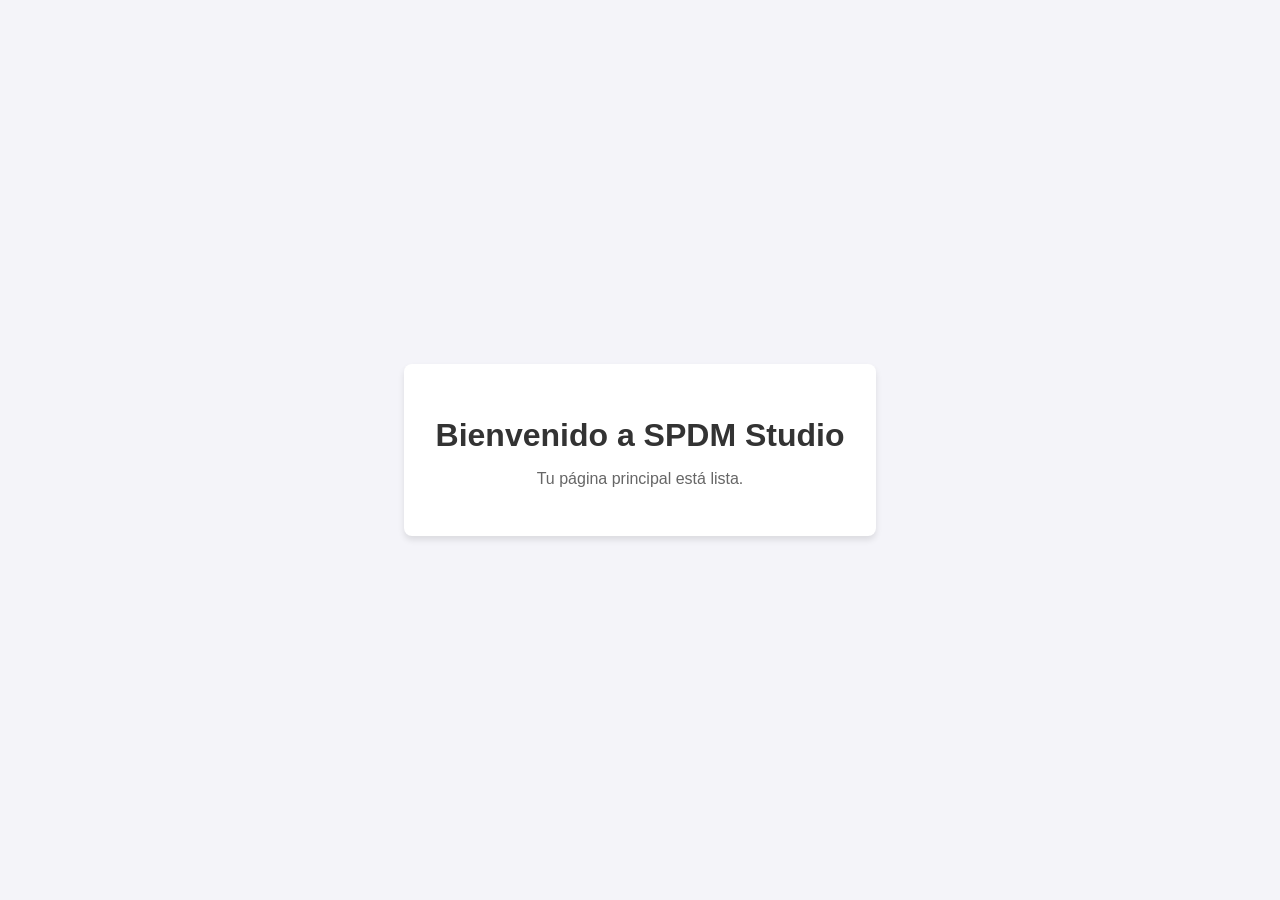
==== index.html @ b084bf5a "First commit" ====
<!DOCTYPE html>
<html lang="es">
<head>
    <meta charset="UTF-8">
    <meta name="viewport" content="width=device-width, initial-scale=1.0">
    <title>SPDM Studio Page</title>
    <style>
        body {
            font-family: Arial, sans-serif;
            display: flex;
            justify-content: center;
            align-items: center;
            height: 100vh;
            margin: 0;
            background-color: #f4f4f9;
        }
        .container {
            text-align: center;
            background: white;
            padding: 2rem;
            border-radius: 8px;
            box-shadow: 0 4px 6px rgba(0, 0, 0, 0.1);
        }
        h1 {
            color: #333;
            margin-bottom: 0.5rem;
        }
        p {
            color: #666;
        }
    </style>
</head>
<body>
    <div class="container">
        <h1>Bienvenido a SPDM Studio</h1>
        <p>Tu página principal está lista.</p>
    </div>
</body>
</html>
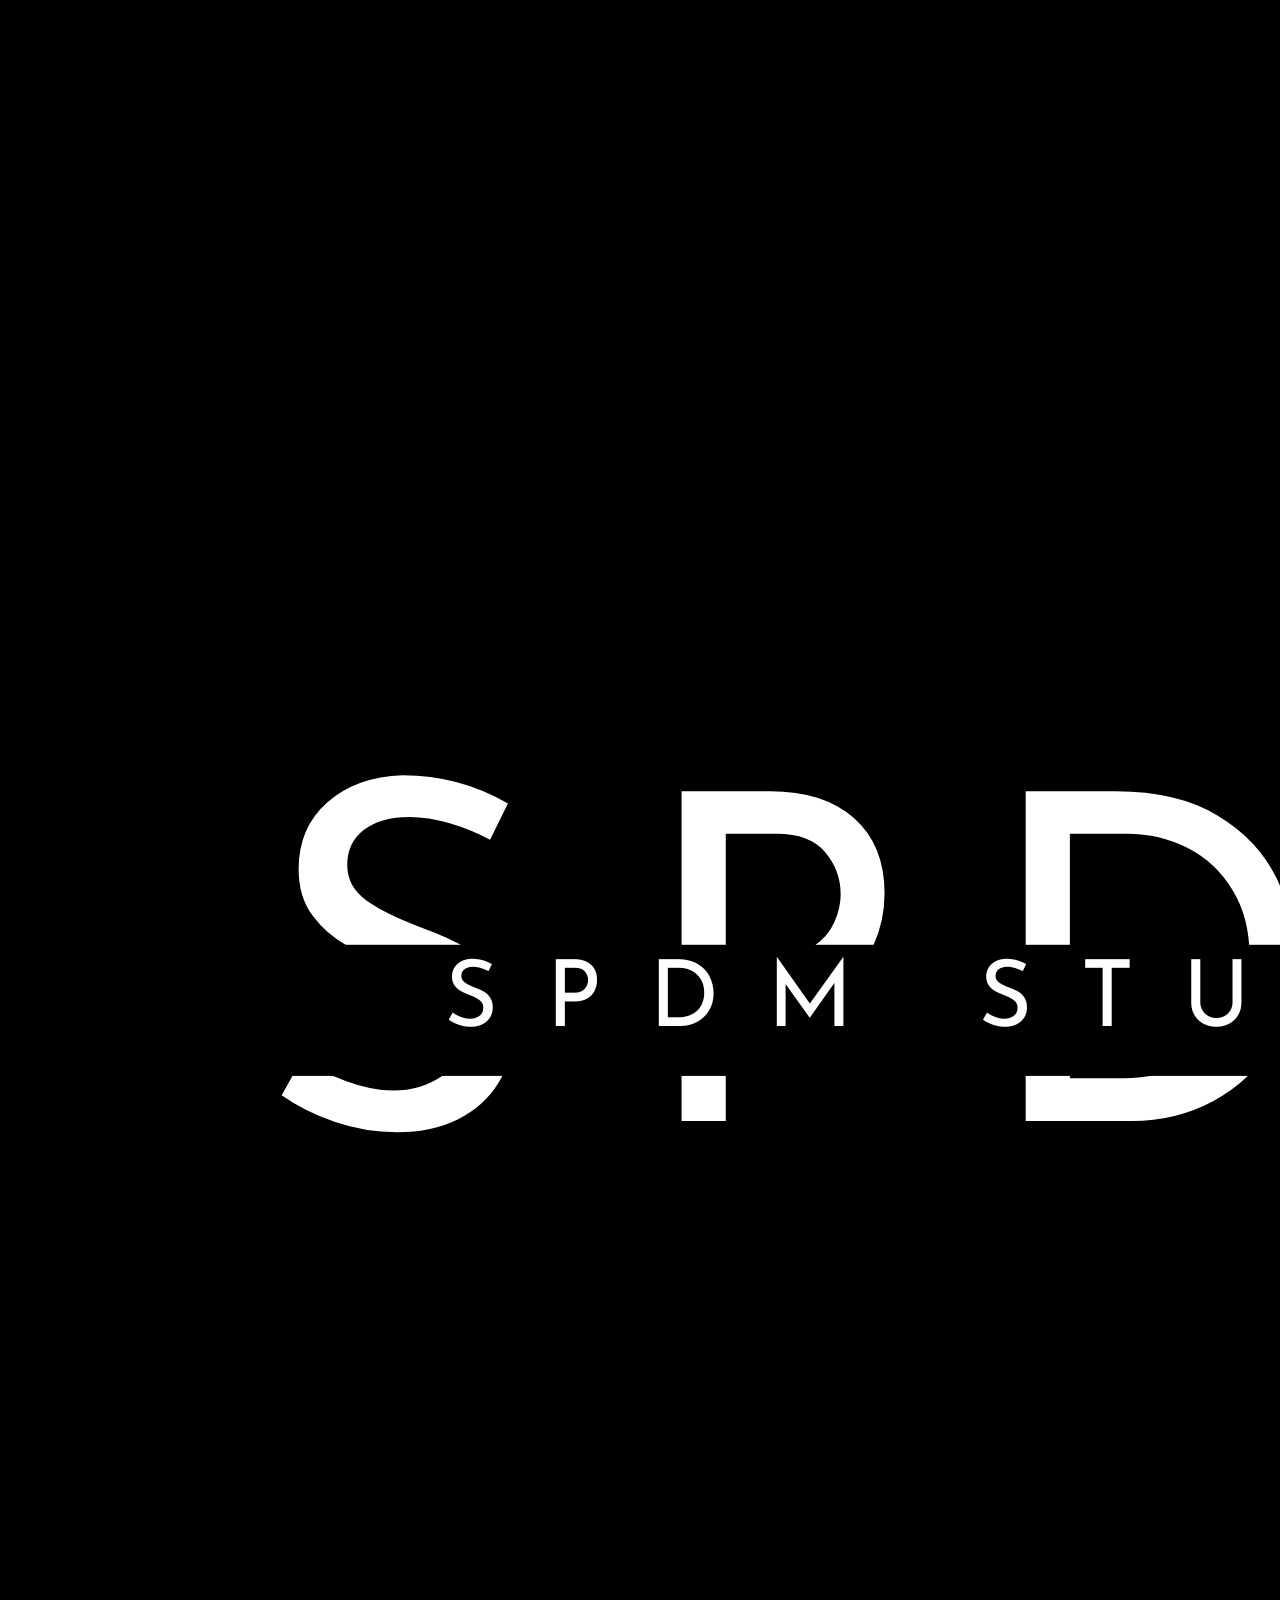
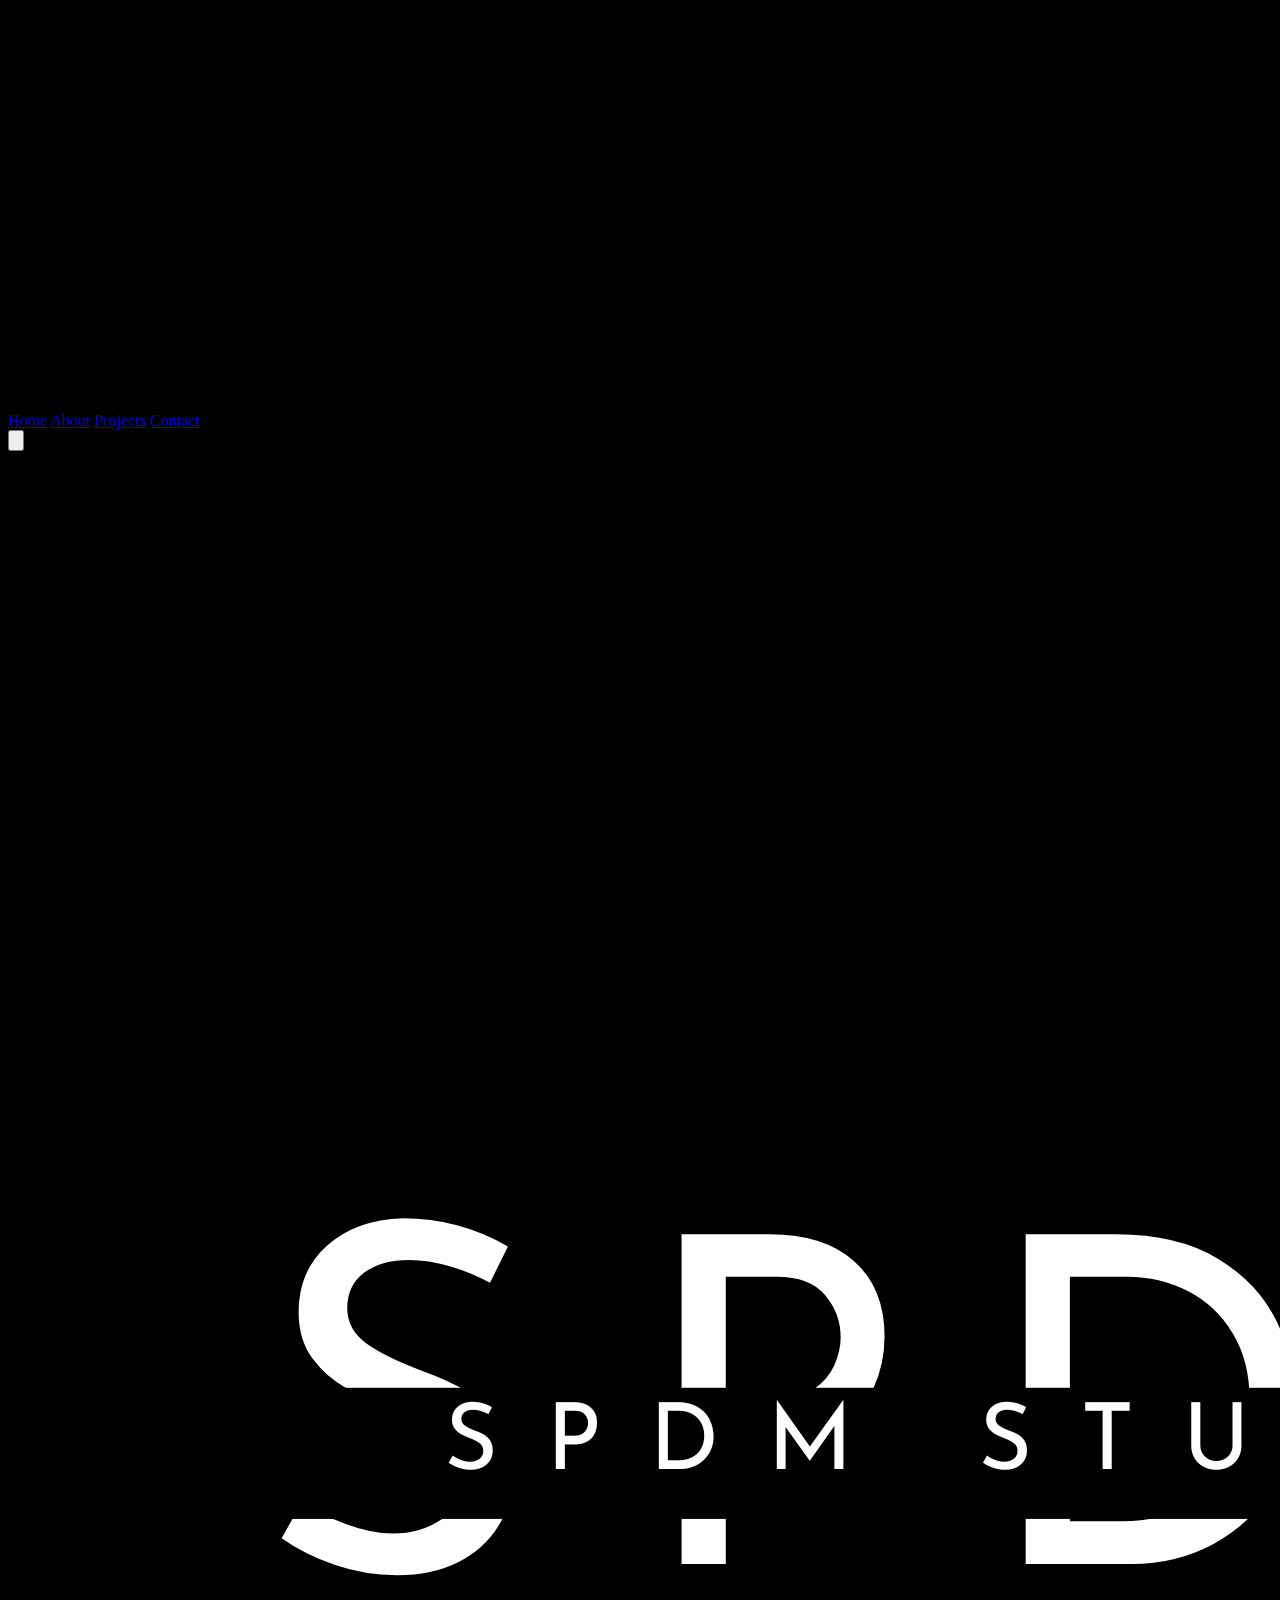
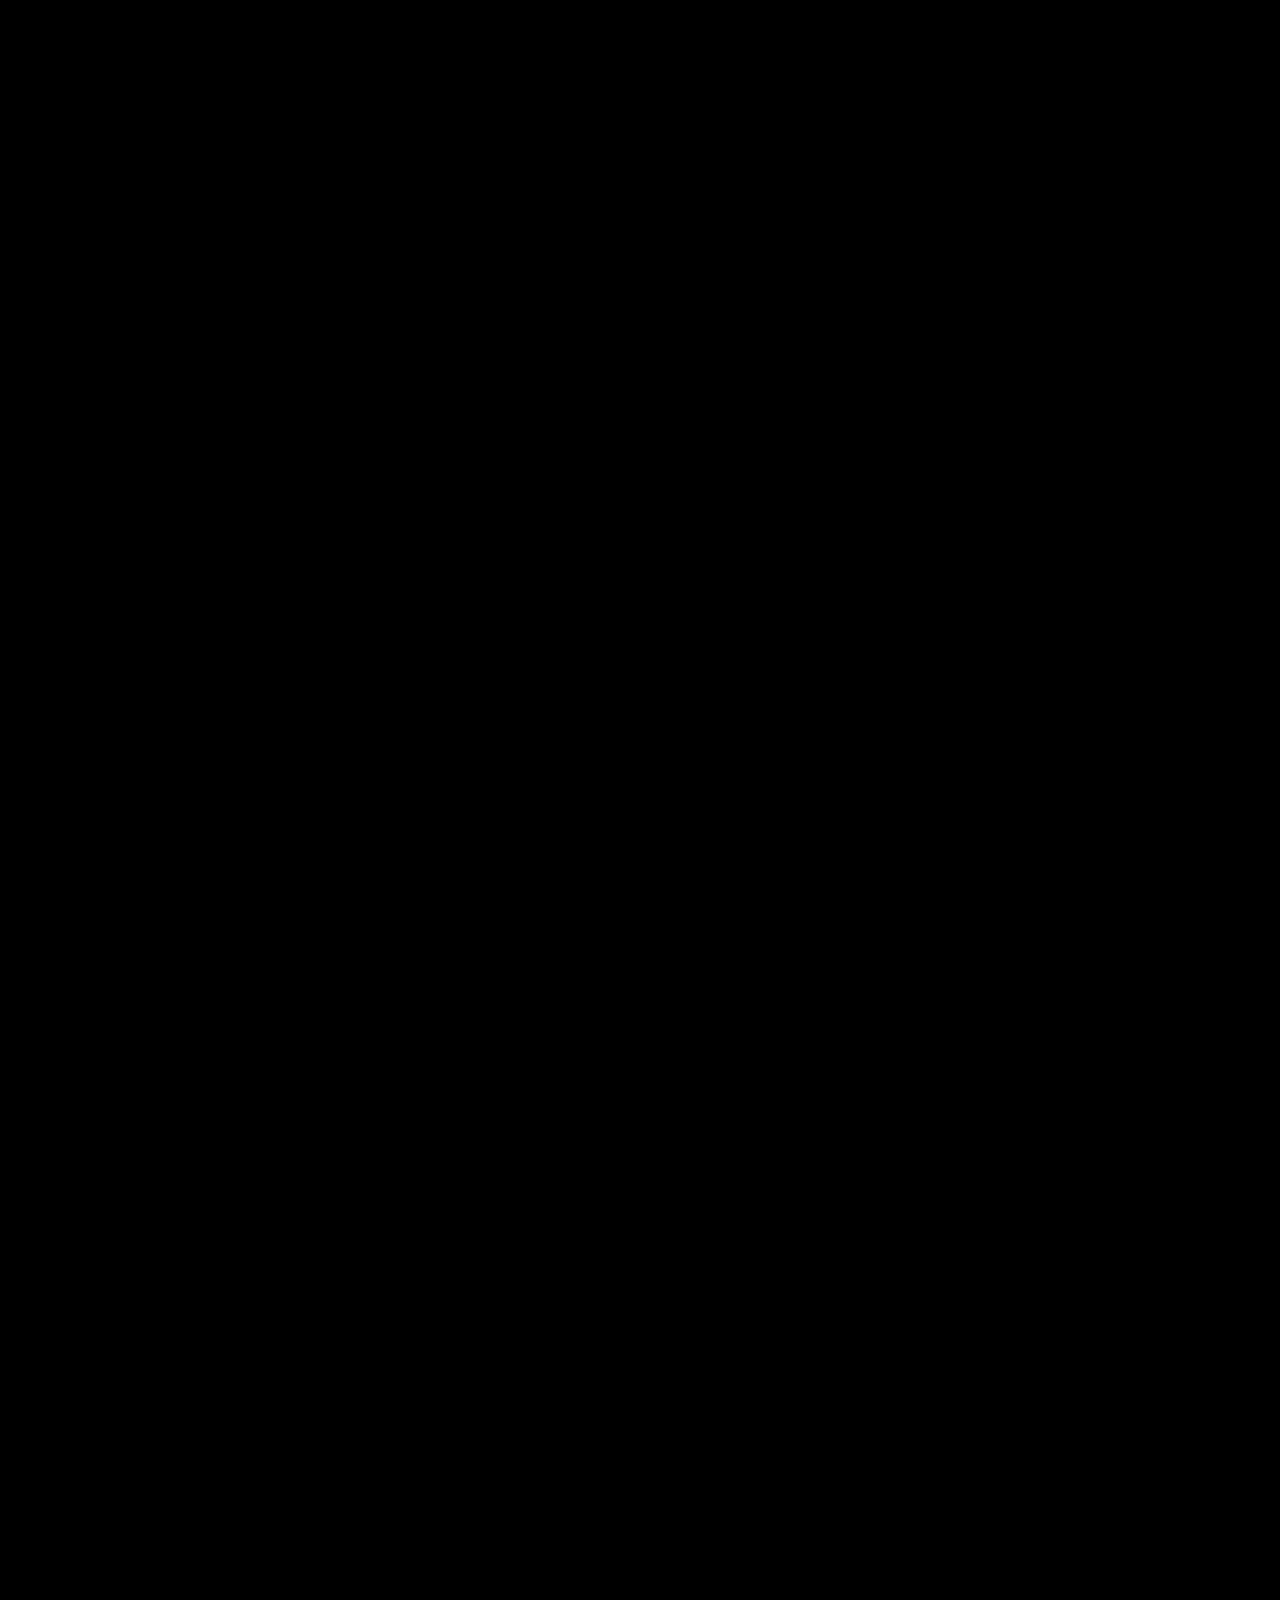
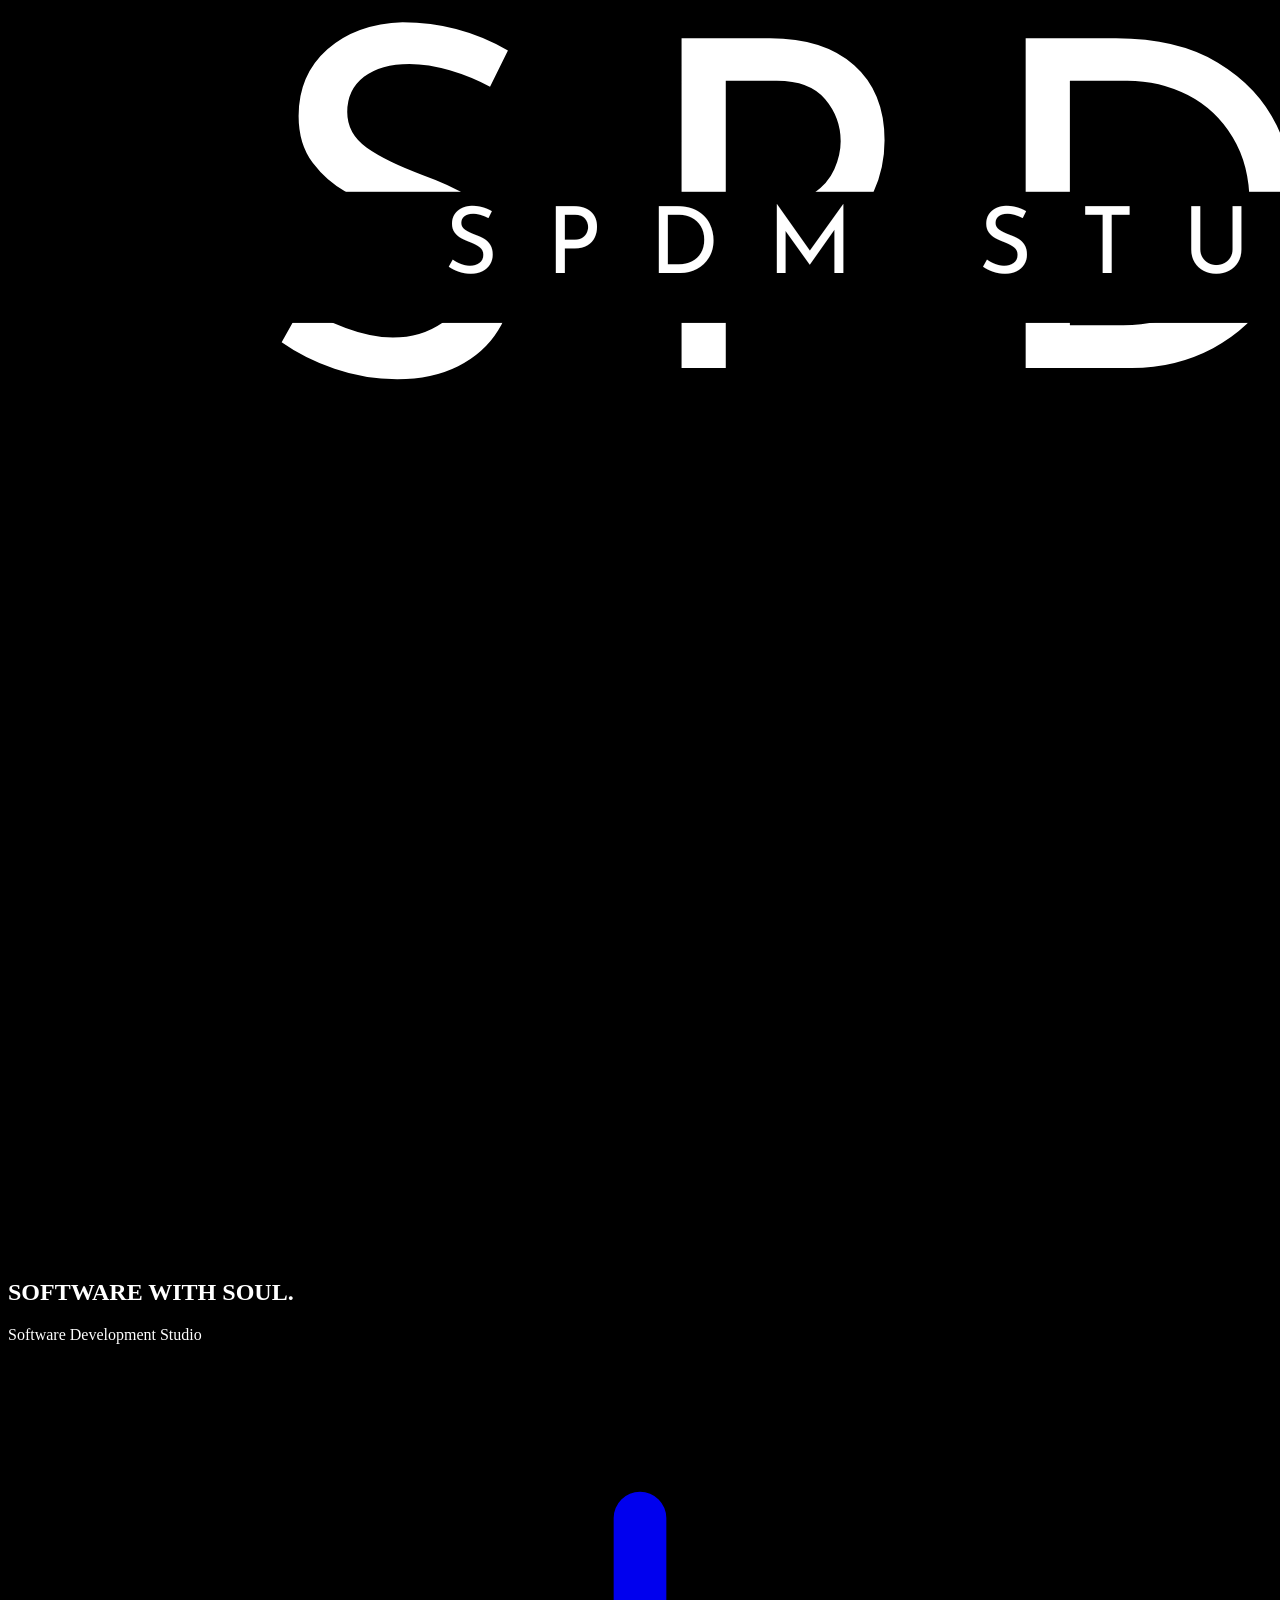
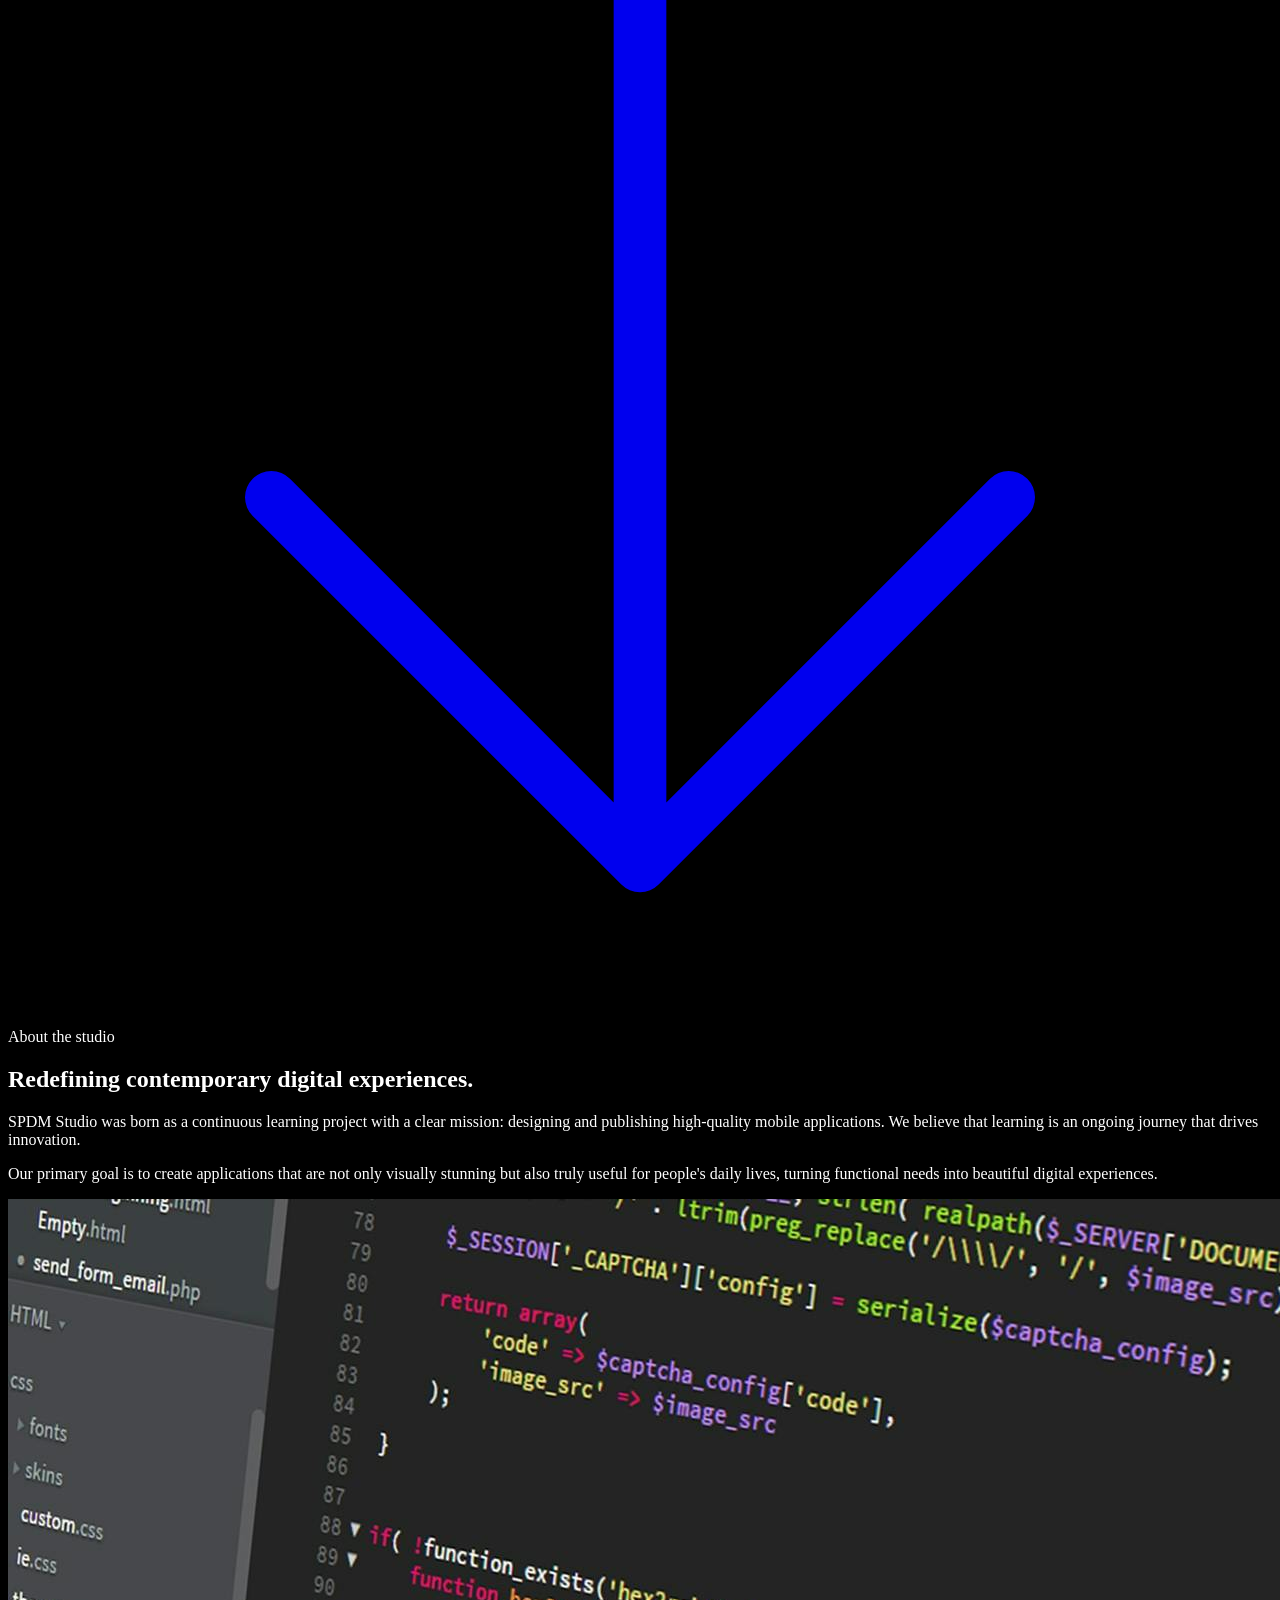
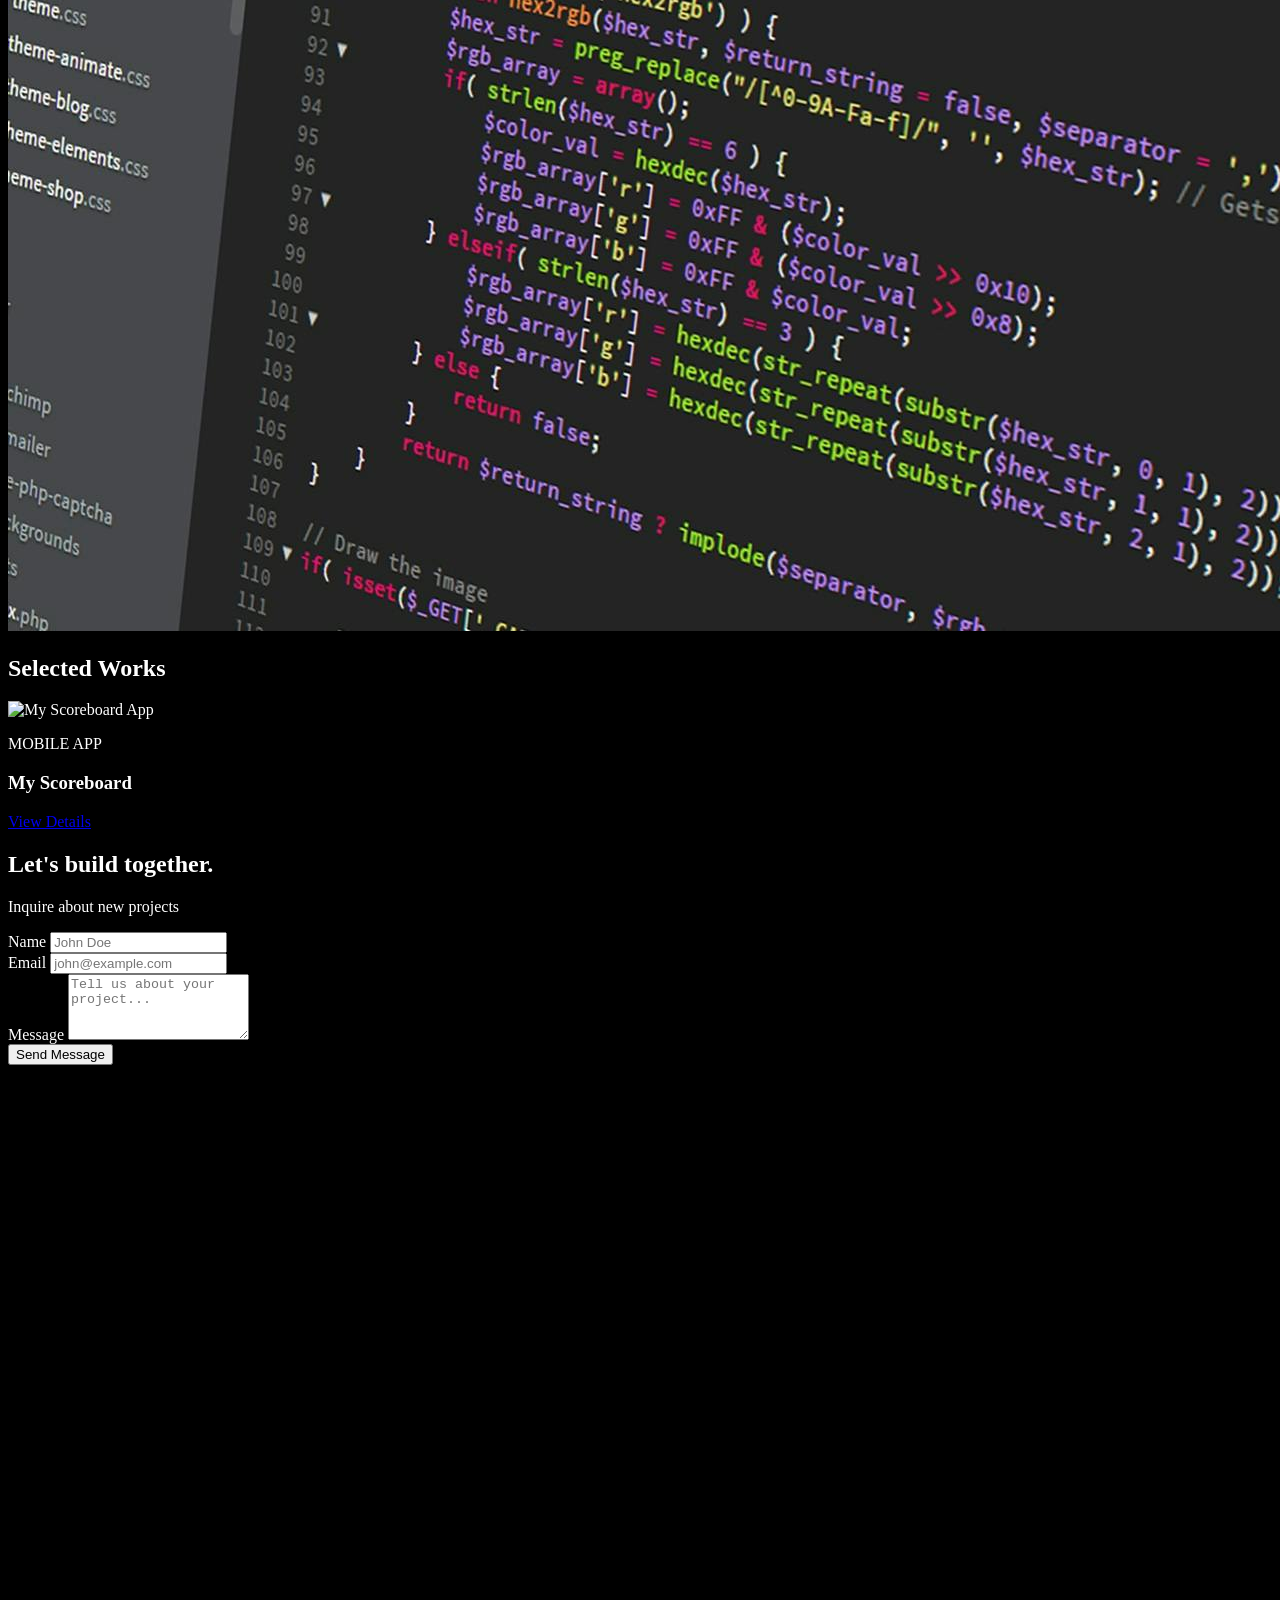
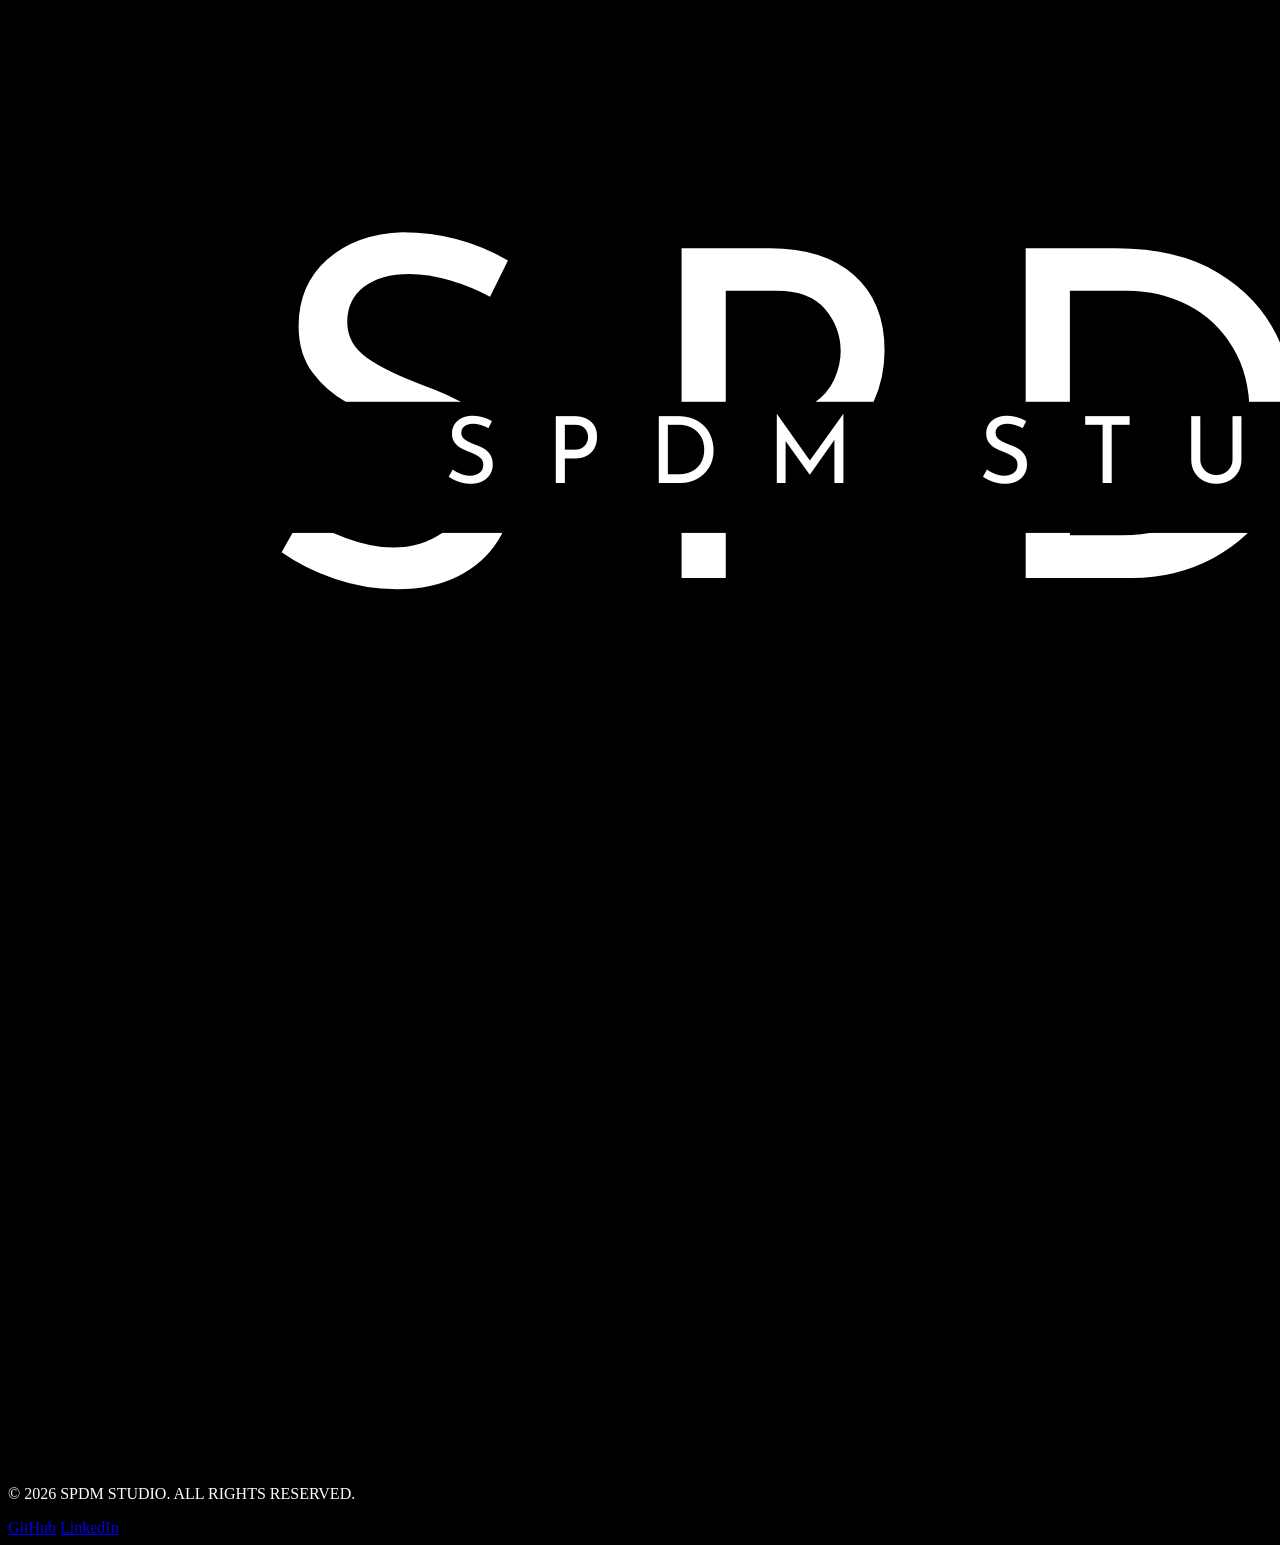
==== commit 4a580f88: "Creation of the page" ====
--- a/index.html
+++ b/index.html
@@ -1,39 +1,196 @@
 <!DOCTYPE html>
-<html lang="es">
+
+<html class="scroll-smooth" lang="en">
+
 <head>
-    <meta charset="UTF-8">
-    <meta name="viewport" content="width=device-width, initial-scale=1.0">
-    <title>SPDM Studio Page</title>
-    <style>
-        body {
-            font-family: Arial, sans-serif;
-            display: flex;
-            justify-content: center;
-            align-items: center;
-            height: 100vh;
-            margin: 0;
-            background-color: #f4f4f9;
-        }
-        .container {
-            text-align: center;
-            background: white;
-            padding: 2rem;
-            border-radius: 8px;
-            box-shadow: 0 4px 6px rgba(0, 0, 0, 0.1);
-        }
-        h1 {
-            color: #333;
-            margin-bottom: 0.5rem;
-        }
-        p {
-            color: #666;
-        }
-    </style>
+    <meta charset="utf-8" />
+    <meta content="width=device-width, initial-scale=1.0" name="viewport" />
+    <title>SPDM Studio | Software Development &amp; Design</title>
+    <!-- Tailwind CSS v3 CDN -->
+    <script src="https://cdn.tailwindcss.com?plugins=forms,container-queries"></script>
+    <script src="tailwind-config.js"></script>
+    <link rel="stylesheet" href="styles.css">
 </head>
-<body>
-    <div class="container">
-        <h1>Bienvenido a SPDM Studio</h1>
-        <p>Tu página principal está lista.</p>
-    </div>
+
+<body class="antialiased font-sans">
+    <!-- BEGIN: MainHeader -->
+    <header class="fixed top-0 left-0 w-full z-50 glass-nav border-b border-white/10">
+        <nav class="container mx-auto px-6 py-4 flex justify-between items-center" data-purpose="navigation-bar">
+            <!-- Logo Branding -->
+            <a class="w-16 h-16 transition-transform hover:scale-105" href="#">
+                <img alt="SPDM Studio Logo" class="w-full h-full object-contain"
+                    src="Assets/2.png" />
+            </a>
+            <!-- Desktop Navigation -->
+            <div class="hidden md:flex space-x-12 text-xs uppercase tracking-widest font-light">
+                <a class="hover:text-gray-400 transition-colors" href="#home">Home</a>
+                <a class="hover:text-gray-400 transition-colors" href="#about">About</a>
+                <a class="hover:text-gray-400 transition-colors" href="#projects">Projects</a>
+                <a class="hover:text-gray-400 transition-colors" href="#contact">Contact</a>
+            </div>
+            <!-- Mobile Menu Button -->
+            <button class="md:hidden text-white" id="mobile-menu-toggle">
+                <svg class="h-6 w-6" fill="none" stroke="currentColor" viewbox="0 0 24 24"
+                    xmlns="http://www.w3.org/2000/svg">
+                    <path d="M4 6h16M4 12h16m-7 6h7" stroke-linecap="round" stroke-linejoin="round" stroke-width="1">
+                    </path>
+                </svg>
+            </button>
+        </nav>
+    </header>
+    <!-- END: MainHeader -->
+    <main>
+        <!-- BEGIN: HeroSection -->
+        <section class="relative h-screen flex flex-col items-center justify-center text-center px-6 overflow-hidden"
+            id="home">
+            <!-- Large Background Logo (Watermark style) -->
+            <div class="absolute inset-0 flex items-center justify-center opacity-5 pointer-events-none">
+                <img alt="SPDM Watermark" class="w-2/3 max-w-4xl animate-pulse"
+                    src="Assets/2.png" />
+
+            </div>
+            <div class="z-10" data-purpose="hero-content">
+                <img alt="SPDM Studio" class="w-48 md:w-64 mx-auto mb-12 shadow-2xl"
+                    src="Assets/2.png" />  
+                <h1 class="text-4xl md:text-7xl font-thin tracking-tighter mb-4">SOFTWARE WITH SOUL.</h1>
+                <p class="text-sm md:text-base tracking-[0.5em] text-gray-400 font-light uppercase">Software Development Studio</p>
+            </div>
+            <div class="absolute bottom-10 animate-bounce">
+                <a href="#about">
+                    <svg class="h-6 w-6 text-gray-500" fill="none" stroke="currentColor" viewbox="0 0 24 24"
+                        xmlns="http://www.w3.org/2000/svg">
+                        <path d="M19 14l-7 7m0 0l-7-7m7 7V3" stroke-linecap="round" stroke-linejoin="round"
+                            stroke-width="1"></path>
+                    </svg>
+                </a>
+            </div>
+        </section>
+        <!-- END: HeroSection -->
+        <!-- BEGIN: NosotrosSection -->
+        <section class="bg-brandSlate text-white py-32 px-6" id="about">
+            <div class="container mx-auto max-w-5xl">
+                <div class="grid grid-cols-1 md:grid-cols-2 gap-16 items-center">
+                    <div data-purpose="about-text">
+                        <span class="text-xs font-bold tracking-widest text-gray-400 block mb-4 uppercase">About the
+                            studio</span>
+                        <h2 class="text-4xl md:text-5xl font-light leading-tight mb-8">Redefining contemporary
+                            digital experiences.</h2>
+                        <p class="text-lg text-gray-400 leading-relaxed mb-6 font-light">
+                            SPDM Studio was born as a continuous learning project with a clear mission: designing and
+                            publishing high-quality mobile applications. We believe that learning is an ongoing journey that
+                            drives innovation.
+                        </p>
+                        <p class="text-lg text-gray-400 leading-relaxed font-light">
+                            Our primary goal is to create applications that are not only visually stunning but also truly
+                            useful for people's daily lives, turning functional needs into beautiful digital experiences.
+                        </p>
+                    </div>
+                    <div class="relative h-[500px] bg-zinc-800 overflow-hidden" data-purpose="about-image">
+                        <!-- Placeholder for architectural detail image -->
+                        <img alt="Code" class="w-full h-full object-cover opacity-80"
+                            src="Assets/code.jpg" />
+                    </div>
+                </div>
+            </div>
+        </section>
+        <!-- END: NosotrosSection -->
+        <!-- BEGIN: ProyectosSection -->
+        <section class="py-32 bg-brandBlack text-white" id="projects">
+            <div class="container mx-auto px-6">
+                <div class="flex justify-between items-end mb-16">
+                    <h2 class="text-3xl md:text-4xl font-light tracking-tight">Selected <span
+                            class="text-gray-600">Works</span></h2>
+                </div>
+                <!-- Clean single project -->
+                <div class="flex justify-center" data-purpose="project-grid">
+                    <!-- Project 1 -->
+                    <div class="group relative overflow-hidden project-card h-[600px] w-full max-w-4xl bg-brandSlate">
+                        <img alt="My Scoreboard App"
+                            class="w-full h-full object-contain grayscale hover:grayscale-0 transition-all duration-700"
+                            src="Assets/myscoreboard.png" />
+                        <div
+                            class="absolute inset-0 bg-black/60 flex flex-col justify-end p-8 opacity-0 project-overlay transition-opacity duration-500">
+                            <p class="text-xs tracking-widest mb-2 text-gray-400">MOBILE APP</p>
+                            <h3 class="text-2xl font-light">My Scoreboard</h3>
+                            <a class="mt-4 text-xs underline underline-offset-8 tracking-widest uppercase hover:text-gray-300"
+                                href="myscoreboard.html">View Details</a>
+                        </div>
+                    </div>
+                </div>
+            </div>
+        </section>
+        <!-- END: ProyectosSection -->
+        <!-- BEGIN: ContactoSection -->
+        <section class="bg-brandSlate py-32 px-6 border-t border-white/5" id="contact">
+            <div class="container mx-auto max-w-4xl">
+                <div class="text-center mb-20">
+                    <h2 class="text-white text-4xl md:text-5xl font-light mb-4">Let's build together.</h2>
+                    <p class="text-gray-400 tracking-widest text-xs uppercase">Inquire about new projects</p>
+                </div>
+                <form action="https://formsubmit.co/spdmstudio@gmail.com" class="grid grid-cols-1 md:grid-cols-2 gap-8" data-purpose="contact-form"
+                    method="POST">
+                    <!-- Configuración extra de FormSubmit -->
+                    <input type="hidden" name="_subject" value="Nuevo mensaje desde la web SPDM Studio!">
+                    <input type="hidden" name="_captcha" value="false">
+
+                    <div class="col-span-1">
+                        <label class="block text-xs uppercase tracking-widest text-gray-400 mb-2">Name</label>
+                        <input
+                            name="name"
+                            class="w-full bg-transparent border-b border-gray-600 border-t-0 border-l-0 border-r-0 focus:ring-0 focus:border-white transition-colors px-0 py-3 text-white placeholder:text-gray-500"
+                            placeholder="John Doe" type="text" required />
+                    </div>
+                    <div class="col-span-1">
+                        <label class="block text-xs uppercase tracking-widest text-gray-400 mb-2">Email</label>
+                        <input
+                            name="email"
+                            class="w-full bg-transparent border-b border-gray-600 border-t-0 border-l-0 border-r-0 focus:ring-0 focus:border-white transition-colors px-0 py-3 text-white placeholder:text-gray-500"
+                            placeholder="john@example.com" type="email" required />
+                    </div>
+                    <div class="md:col-span-2">
+                        <label class="block text-xs uppercase tracking-widest text-gray-400 mb-2">Message</label>
+                        <textarea
+                            name="message"
+                            class="w-full bg-transparent border-b border-gray-600 border-t-0 border-l-0 border-r-0 focus:ring-0 focus:border-white transition-colors px-0 py-3 text-white placeholder:text-gray-500 resize-none"
+                            placeholder="Tell us about your project..." rows="4" required></textarea>
+                    </div>
+                    <div class="md:col-span-2 text-right mt-8">
+                        <button
+                            class="bg-white text-brandBlack px-12 py-4 text-xs font-bold uppercase tracking-[0.3em] hover:bg-gray-200 transition-all"
+                            type="submit">Send Message</button>
+                    </div>
+                </form>
+            </div>
+        </section>
+        <!-- END: ContactoSection -->
+    </main>
+    <!-- BEGIN: MainFooter -->
+    <footer class="bg-brandBlack text-white py-12 px-6 border-t border-white/5">
+        <div class="container mx-auto flex flex-col md:flex-row justify-between items-center">
+            <div class="mb-8 md:mb-0">
+                <img alt="SPDM Logo Footer" class="w-12 h-12"
+                    src="Assets/2.png" />
+            </div>
+            <div class="flex flex-col items-center md:items-end space-y-4">
+                <p class="text-xs tracking-widest text-gray-500">© 2026 SPDM STUDIO. ALL RIGHTS RESERVED.</p>
+                <div class="flex space-x-6 text-gray-400">
+                    <a class="text-xs hover:text-white transition-colors" href="https://github.com/SPDM-Studios" target="_blank" rel="noopener noreferrer">GitHub</a>
+                    <a class="text-xs hover:text-white transition-colors" href="https://www.linkedin.com/company/spdm-studio" target="_blank" rel="noopener noreferrer">LinkedIn</a>
+                </div>
+            </div>
+        </div>
+    </footer>
+    <!-- END: MainFooter -->
+    <!-- JavaScript for interactivity -->
+    <script data-purpose="mobile-navigation">
+        const menuBtn = document.getElementById('mobile-menu-toggle');
+        const navLinks = document.querySelector('.md\\:flex');
+
+        menuBtn.addEventListener('click', () => {
+            // Toggle logic for mobile menu would go here
+            // For a minimalist demo, we focus on responsive layout
+        });
+    </script>
 </body>
+
 </html>
--- a/styles.css
+++ b/styles.css
@@ -0,0 +1,15 @@
+@import url('https://fonts.googleapis.com/css2?family=Inter:wght@100;300;400;700&display=swap');
+
+body {
+    background-color: #000000;
+    color: #FFFFFF;
+}
+
+.glass-nav {
+    background: rgba(0, 0, 0, 0.8);
+    backdrop-filter: blur(10px);
+}
+
+.project-card:hover .project-overlay {
+    opacity: 1;
+}
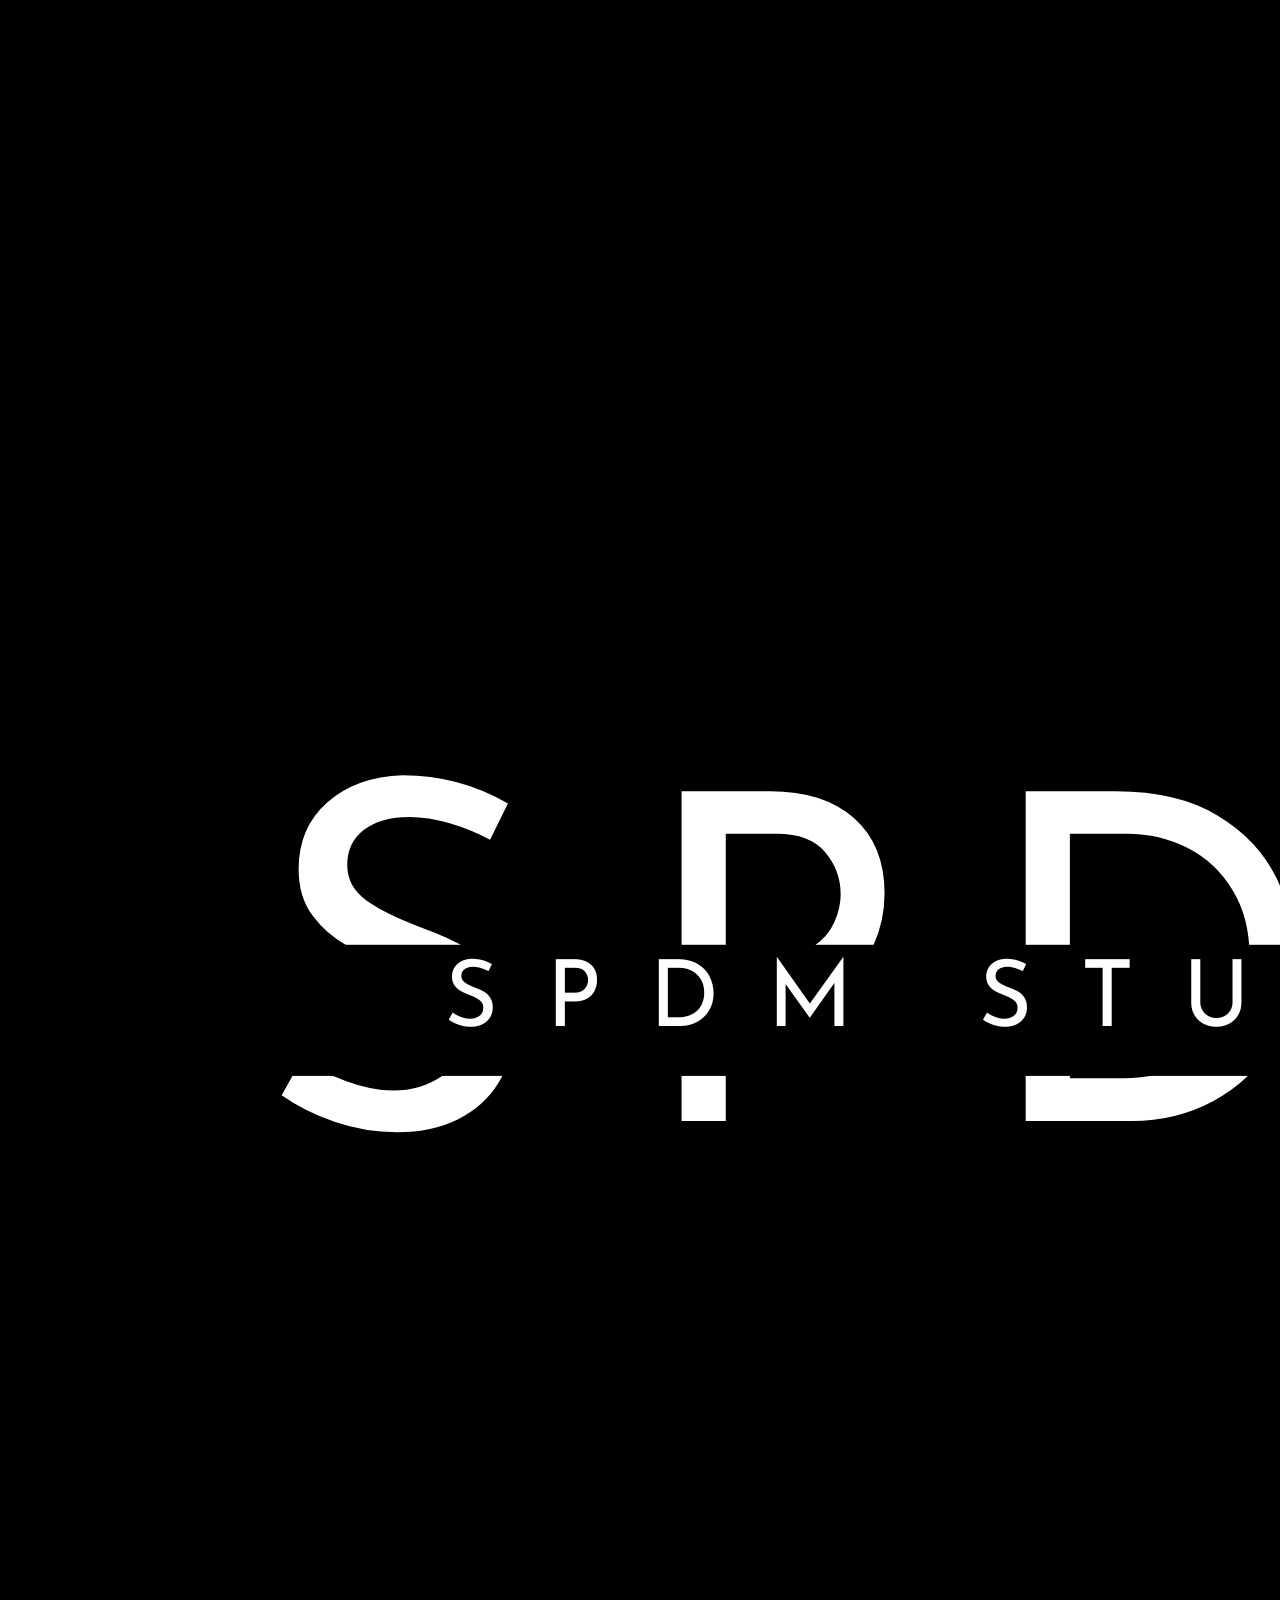
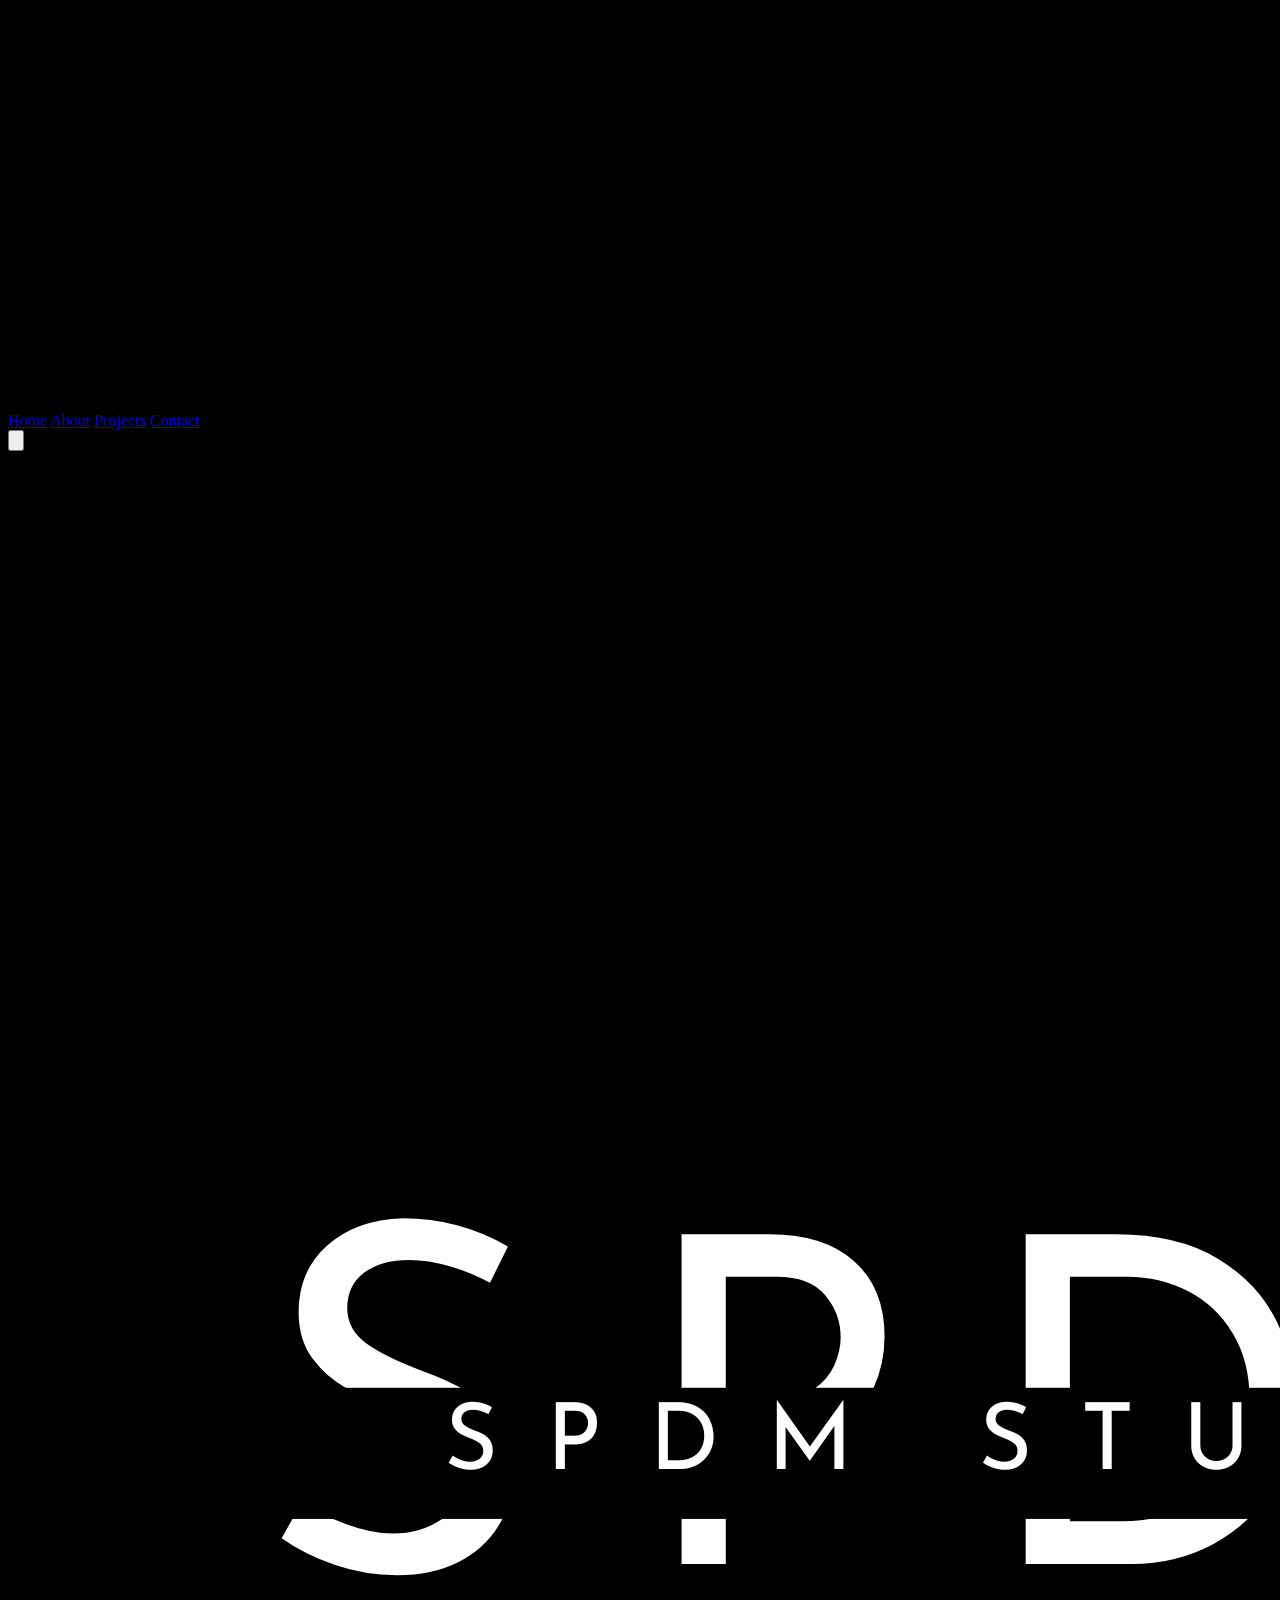
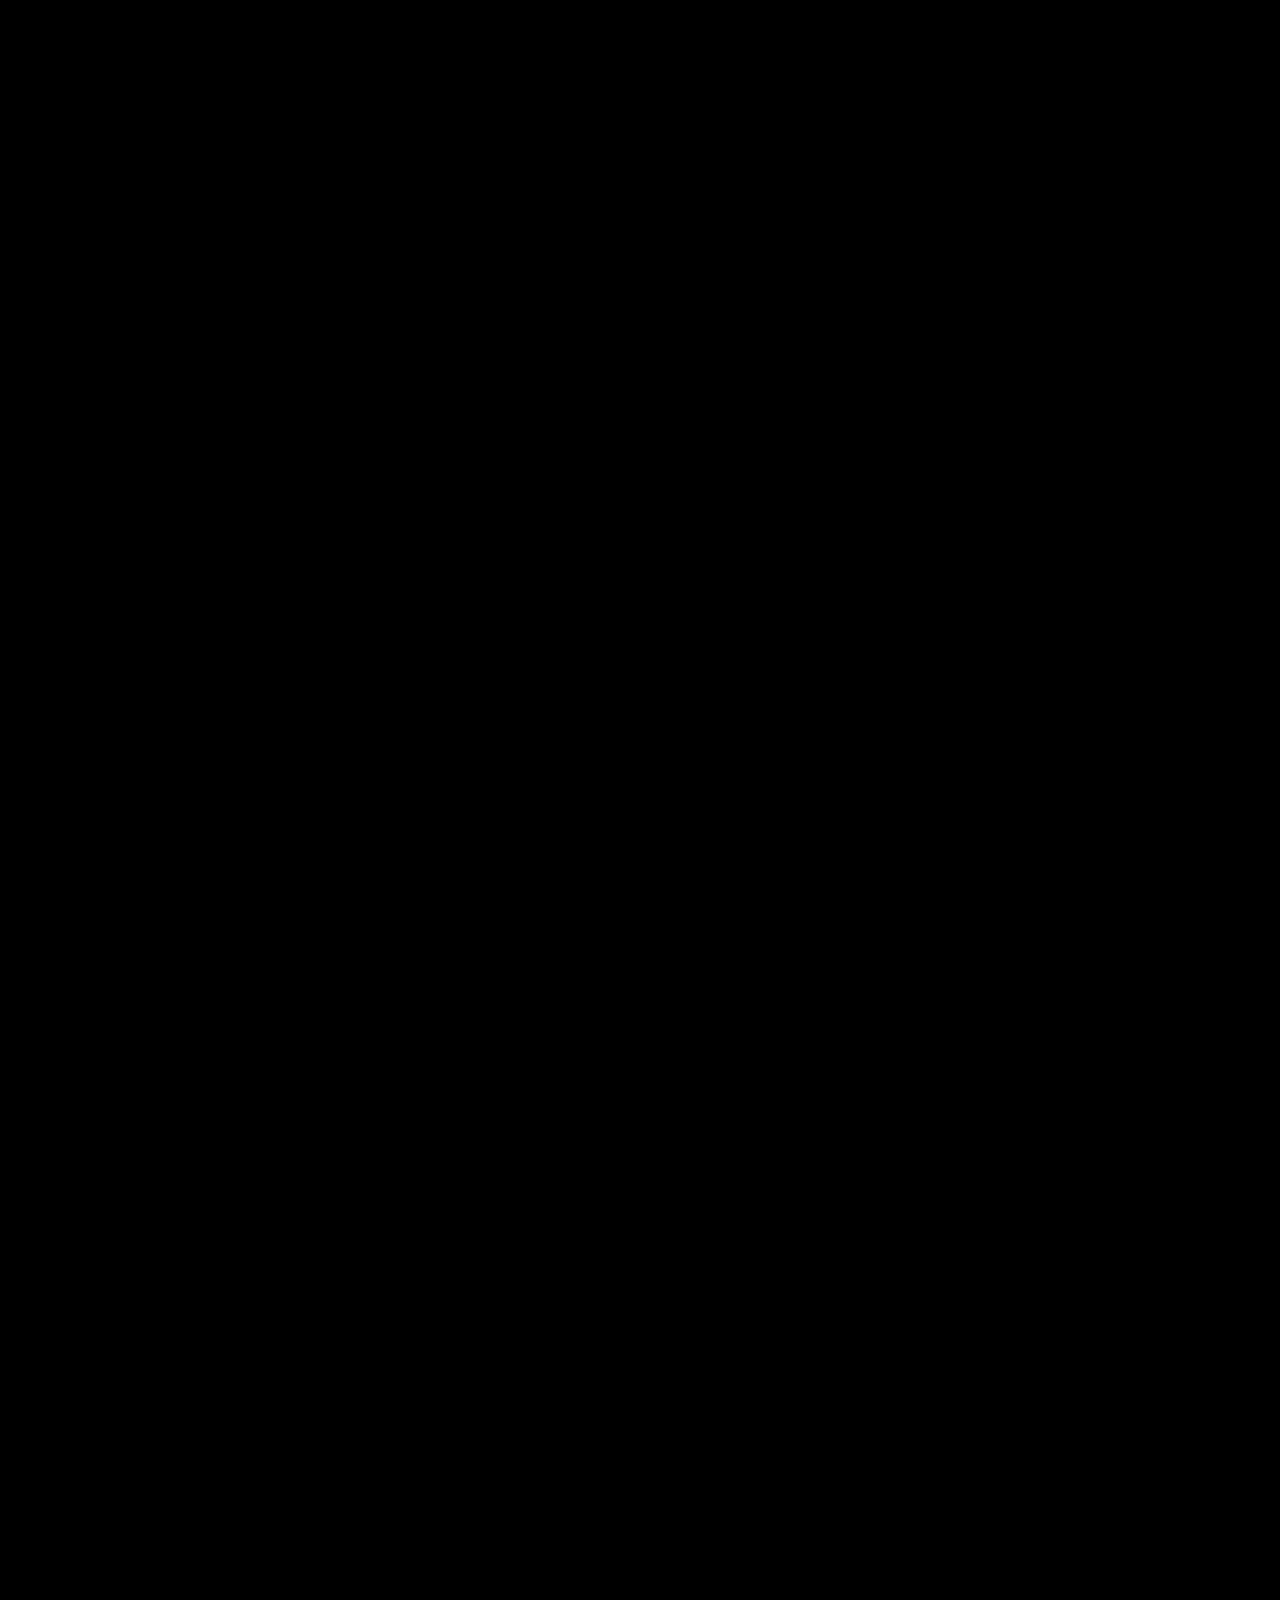
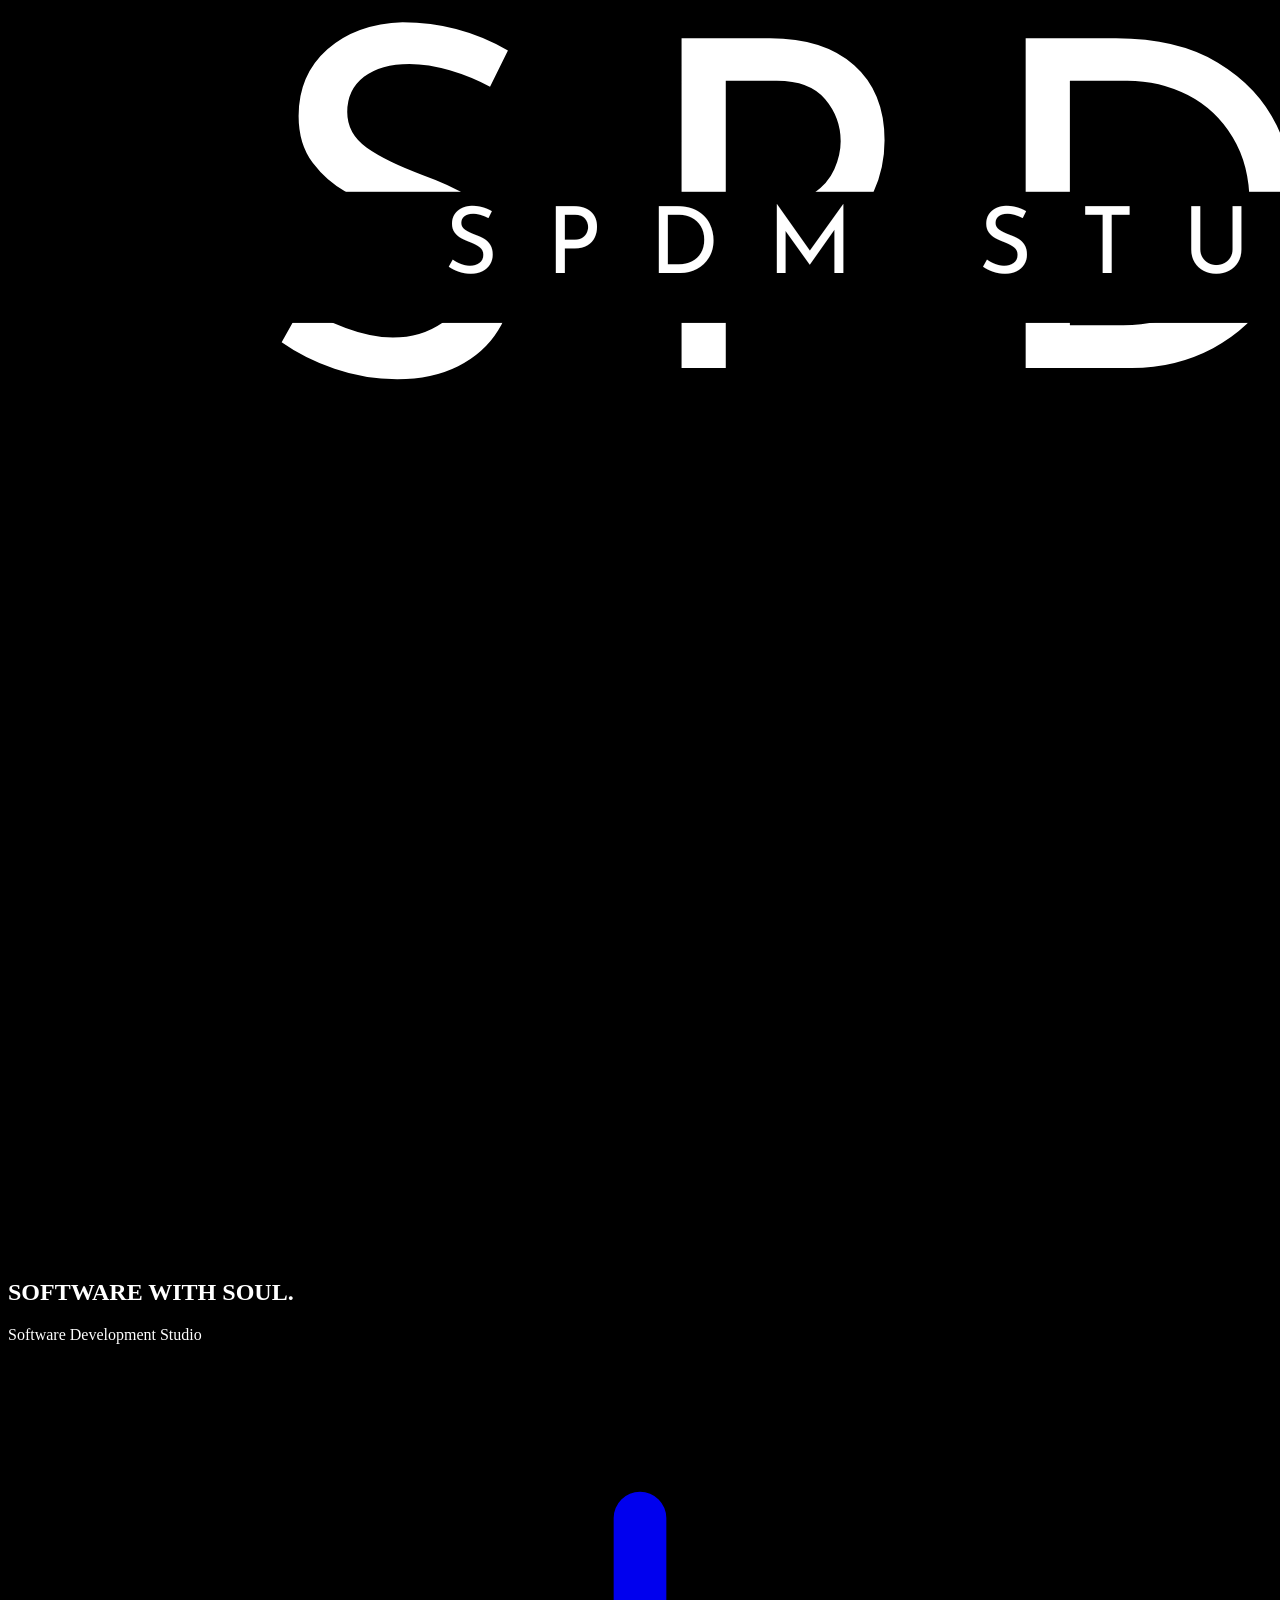
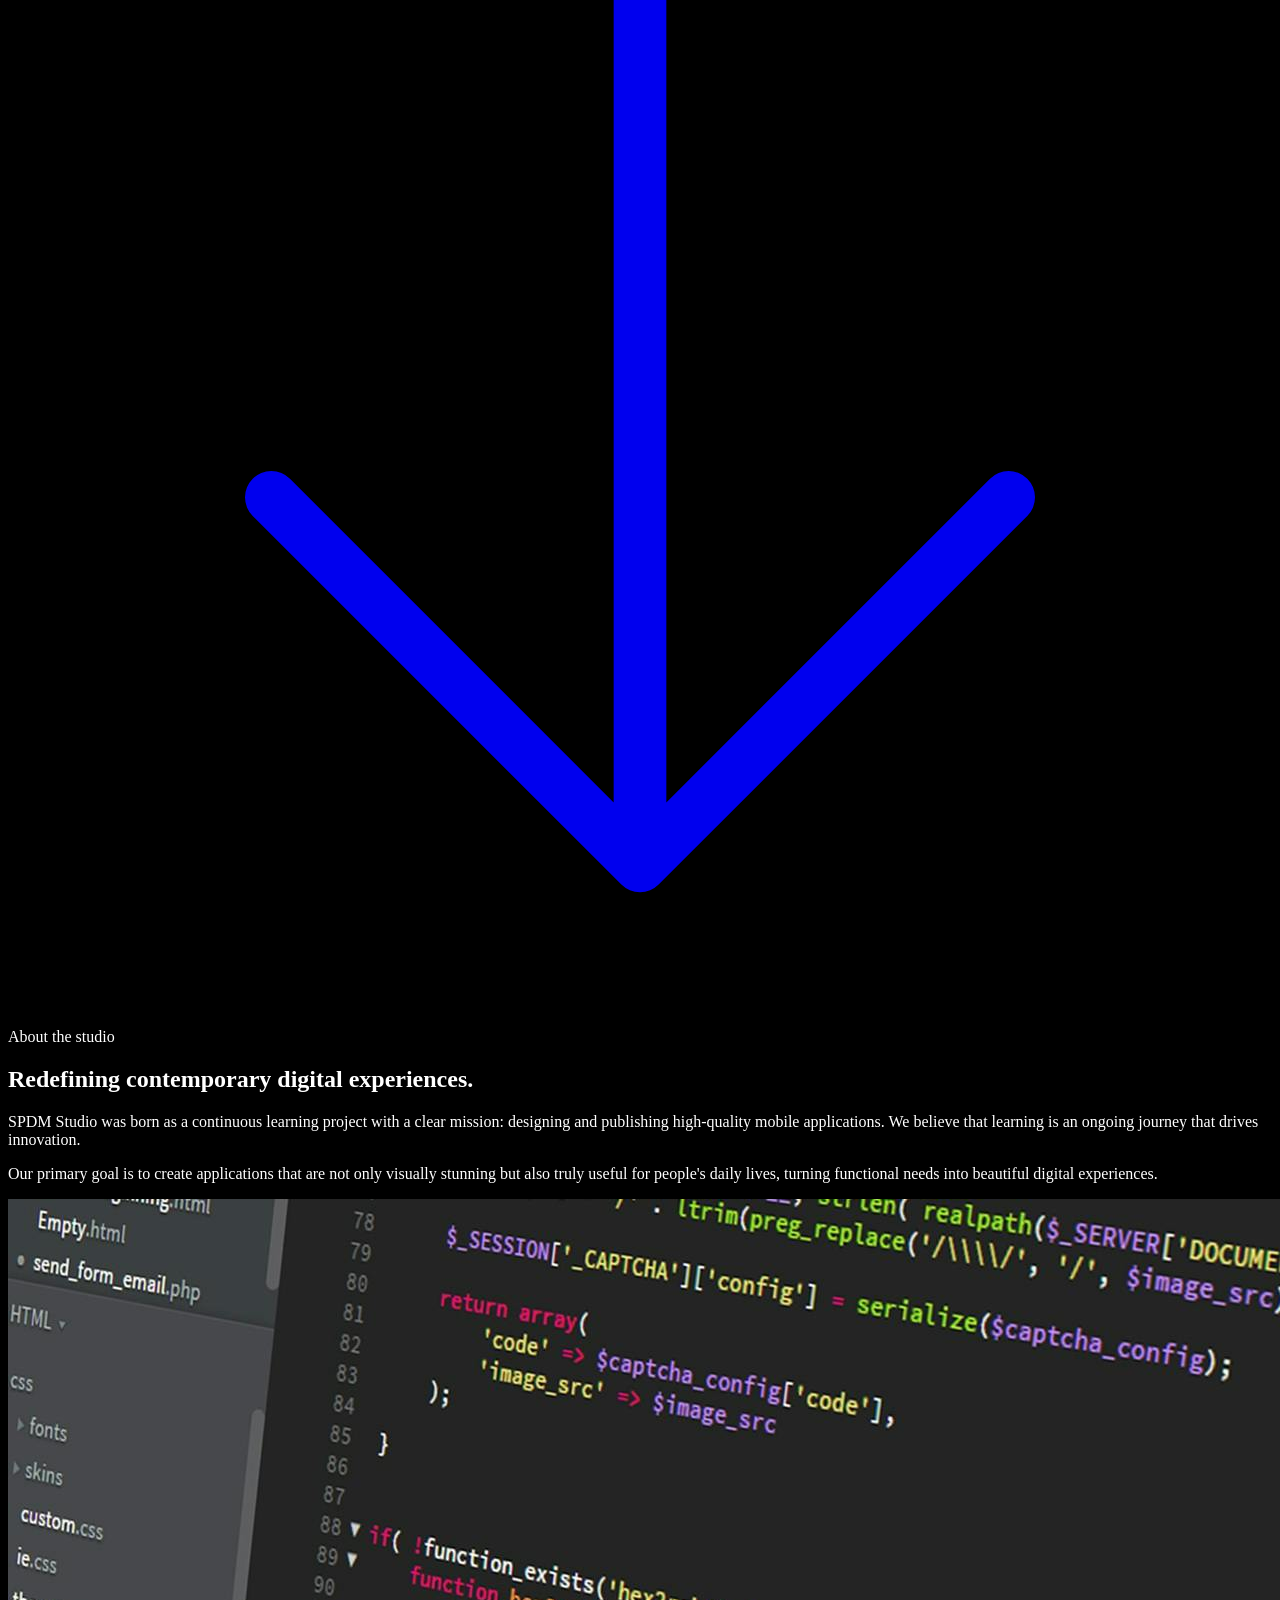
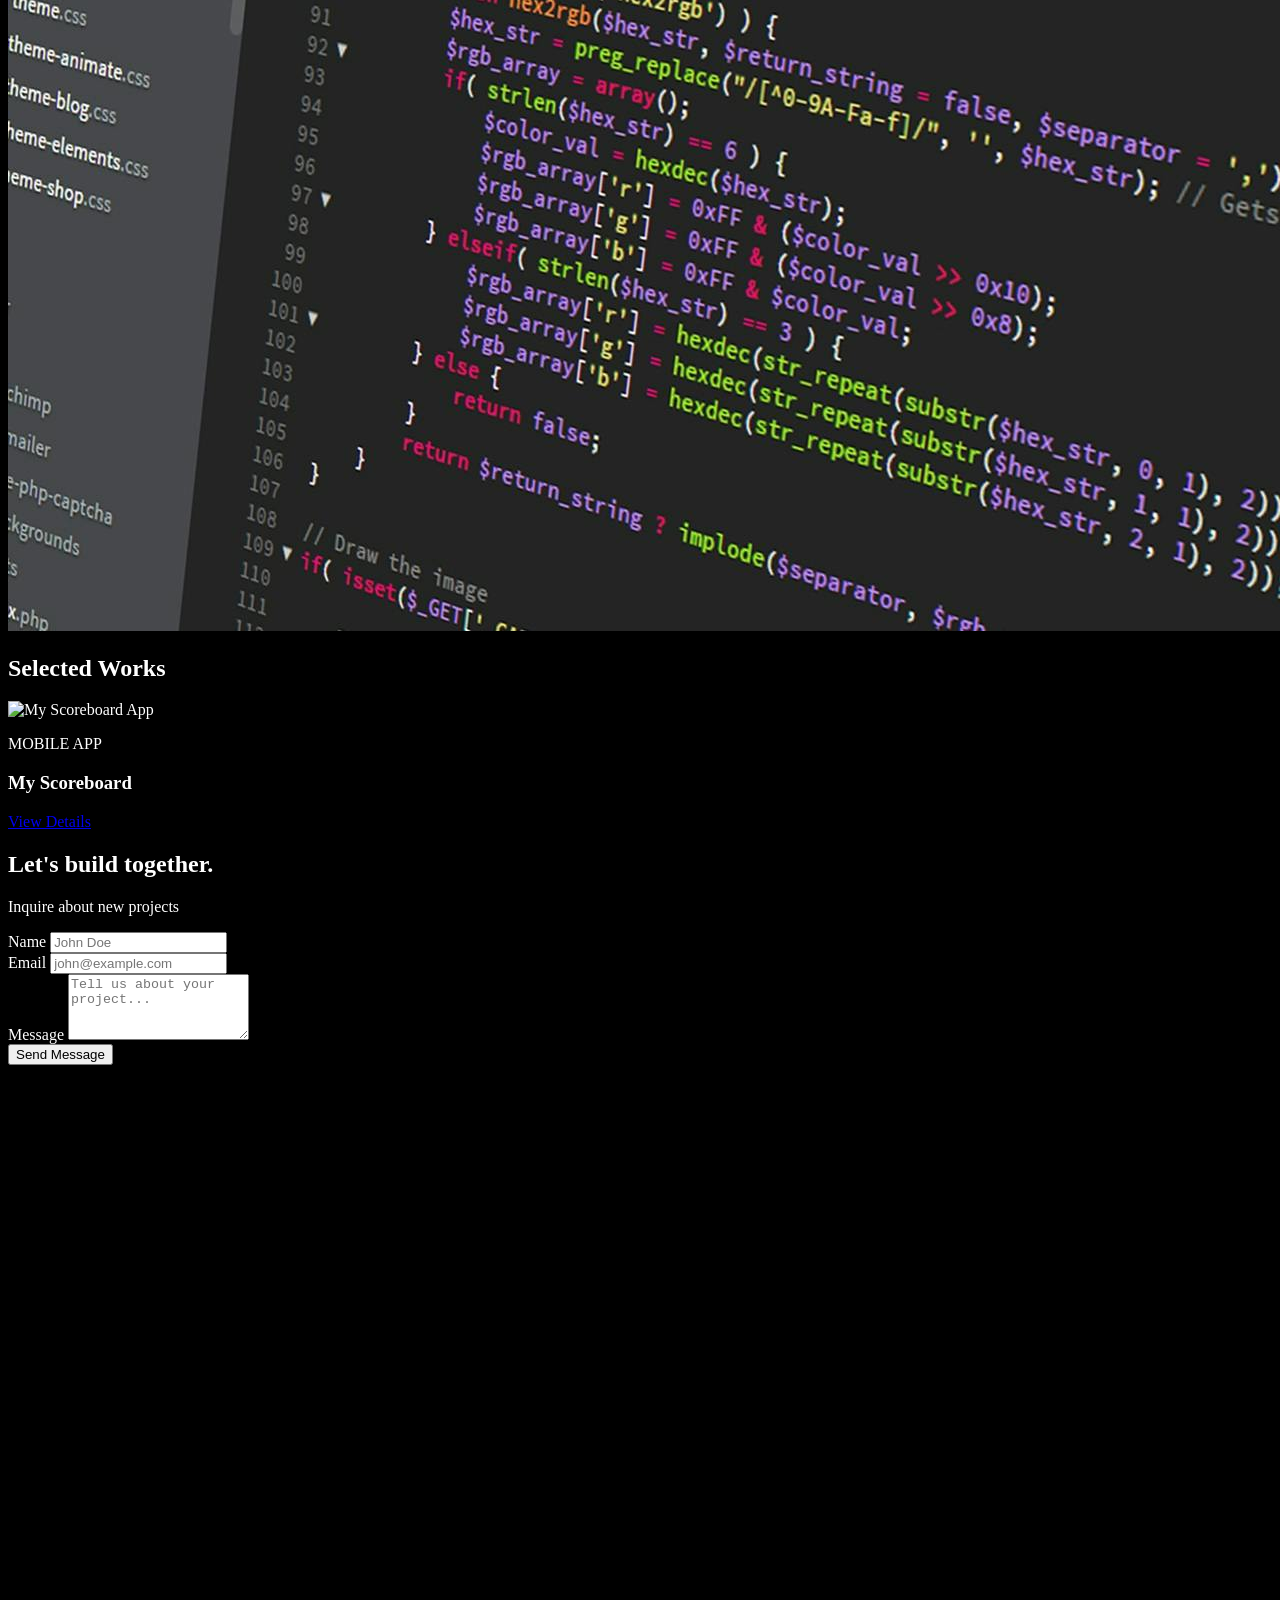
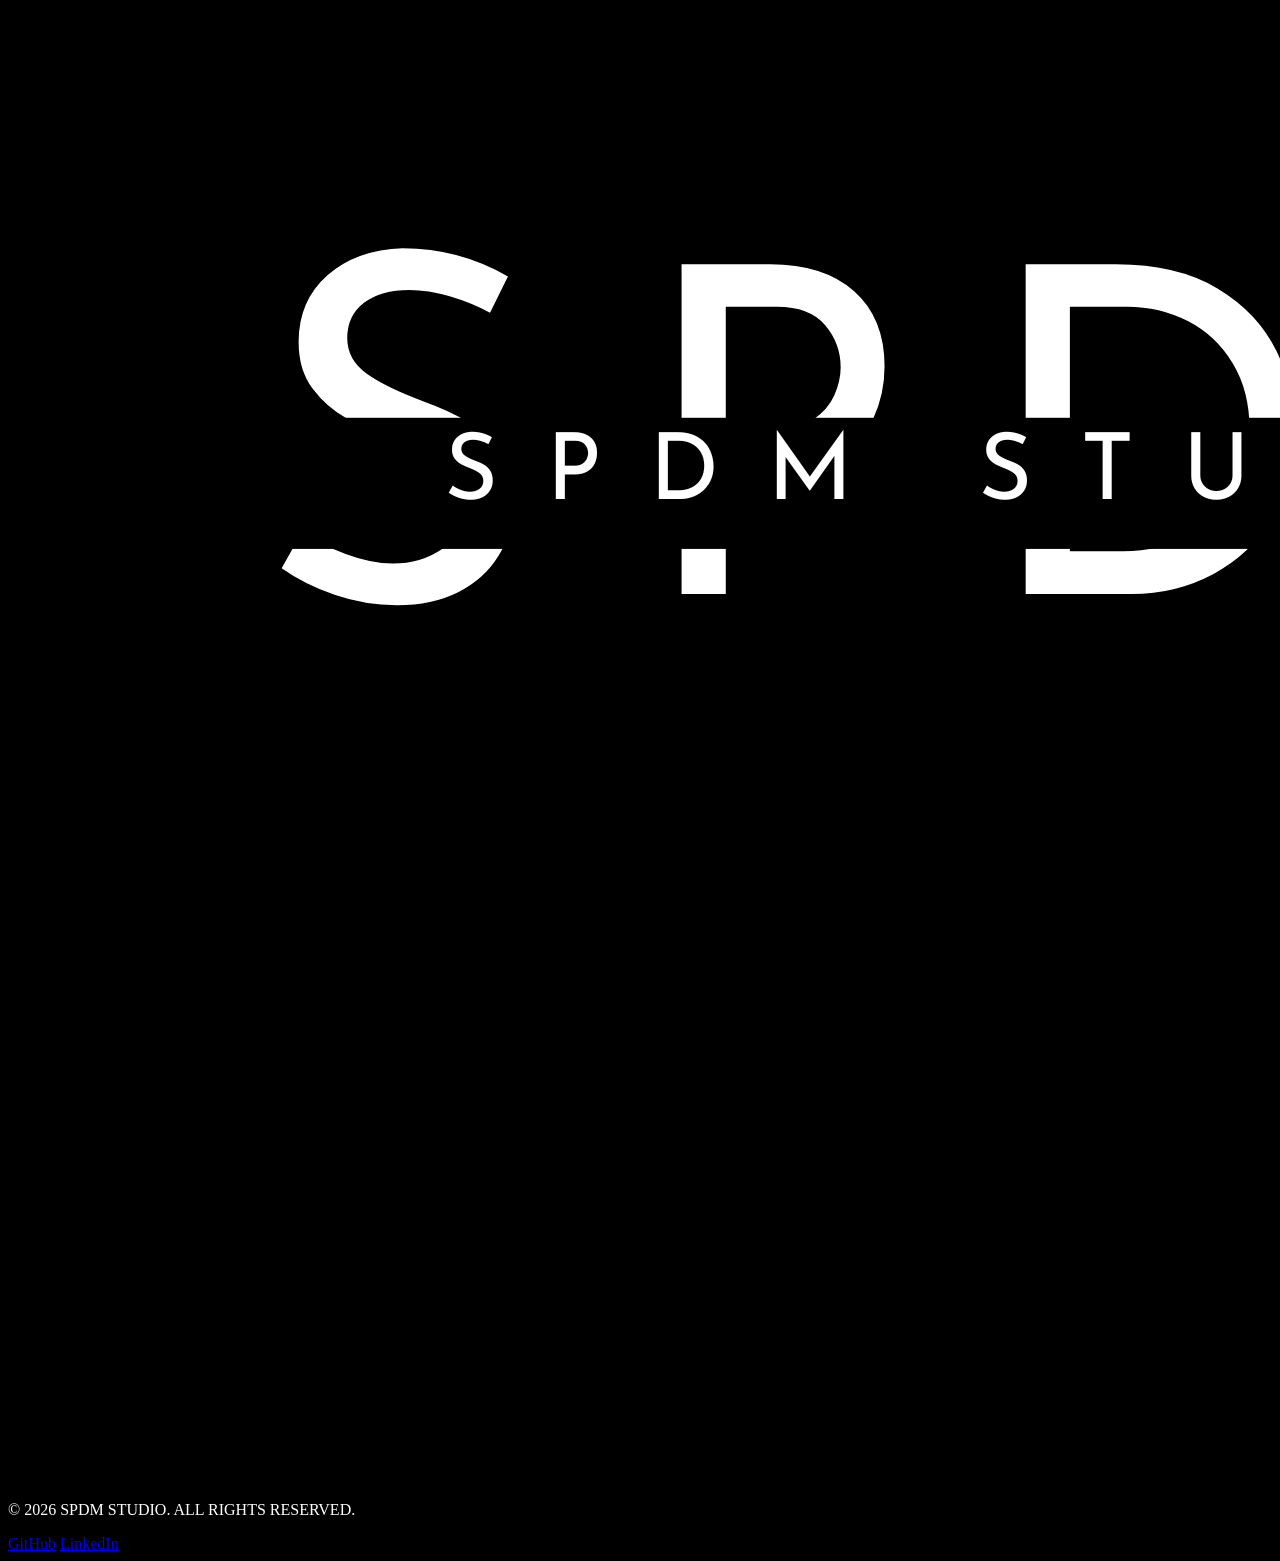
==== commit 9158a744: "Updated contact form" ====
--- a/index.html
+++ b/index.html
@@ -127,7 +127,8 @@
                     <h2 class="text-white text-4xl md:text-5xl font-light mb-4">Let's build together.</h2>
                     <p class="text-gray-400 tracking-widest text-xs uppercase">Inquire about new projects</p>
                 </div>
-                <form action="https://formsubmit.co/spdmstudio@gmail.com" class="grid grid-cols-1 md:grid-cols-2 gap-8" data-purpose="contact-form"
+                <!-- Añadido ID al formulario para manejarlo con JS -->
+                <form id="contactForm" action="https://formsubmit.co/spdmstudio@gmail.com" class="grid grid-cols-1 md:grid-cols-2 gap-8" data-purpose="contact-form"
                     method="POST">
                     <!-- Configuración extra de FormSubmit -->
                     <input type="hidden" name="_subject" value="Nuevo mensaje desde la web SPDM Studio!">
@@ -154,10 +155,13 @@
                             class="w-full bg-transparent border-b border-gray-600 border-t-0 border-l-0 border-r-0 focus:ring-0 focus:border-white transition-colors px-0 py-3 text-white placeholder:text-gray-500 resize-none"
                             placeholder="Tell us about your project..." rows="4" required></textarea>
                     </div>
-                    <div class="md:col-span-2 text-right mt-8">
+                    <div class="md:col-span-2 text-right mt-8 flex flex-col items-end">
                         <button
+                            id="submitBtn"
                             class="bg-white text-brandBlack px-12 py-4 text-xs font-bold uppercase tracking-[0.3em] hover:bg-gray-200 transition-all"
                             type="submit">Send Message</button>
+                        <!-- Mensaje de estado oculto por defecto -->
+                        <p id="formStatus" class="text-sm mt-4 hidden"></p>
                     </div>
                 </form>
             </div>
@@ -181,16 +185,9 @@
         </div>
     </footer>
     <!-- END: MainFooter -->
-    <!-- JavaScript for interactivity -->
-    <script data-purpose="mobile-navigation">
-        const menuBtn = document.getElementById('mobile-menu-toggle');
-        const navLinks = document.querySelector('.md\\:flex');
-
-        menuBtn.addEventListener('click', () => {
-            // Toggle logic for mobile menu would go here
-            // For a minimalist demo, we focus on responsive layout
-        });
-    </script>
+    
+    <!-- JavaScript logic -->
+    <script src="main.js"></script>
 </body>
 
 </html>
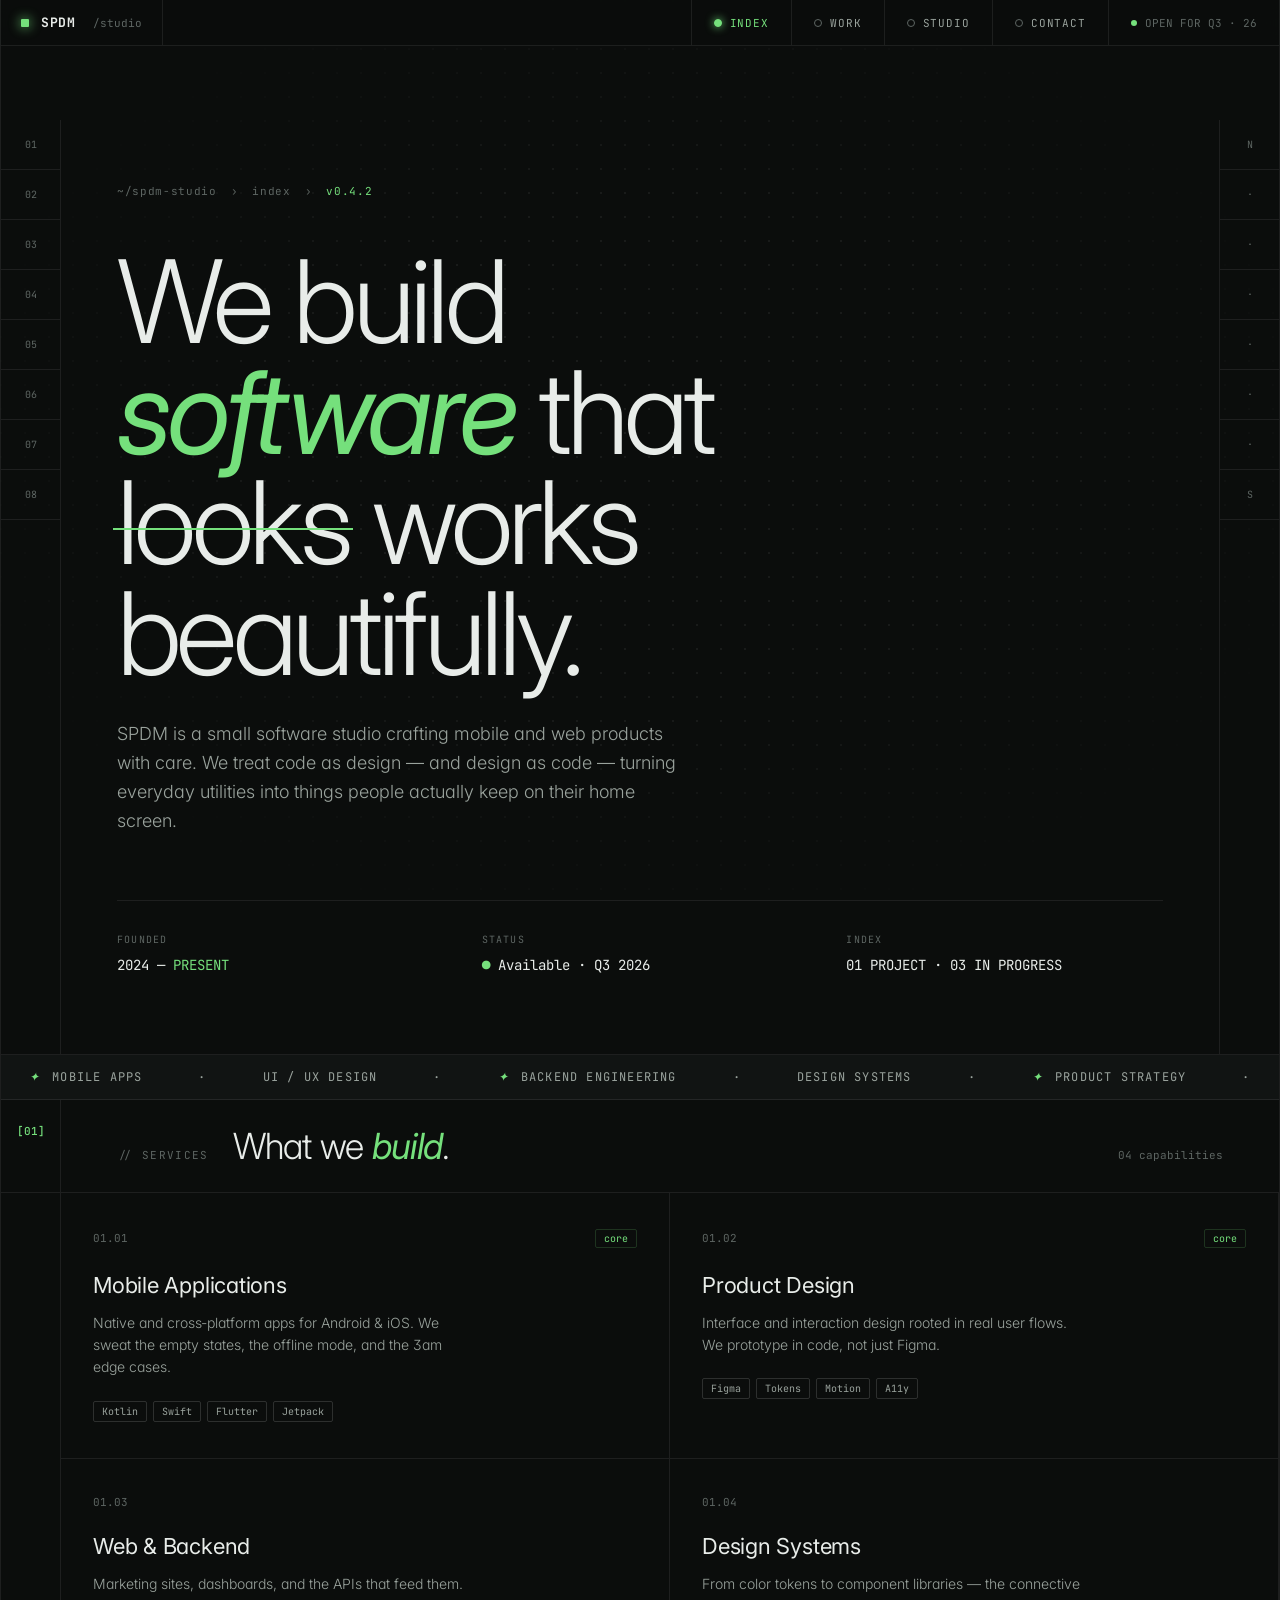
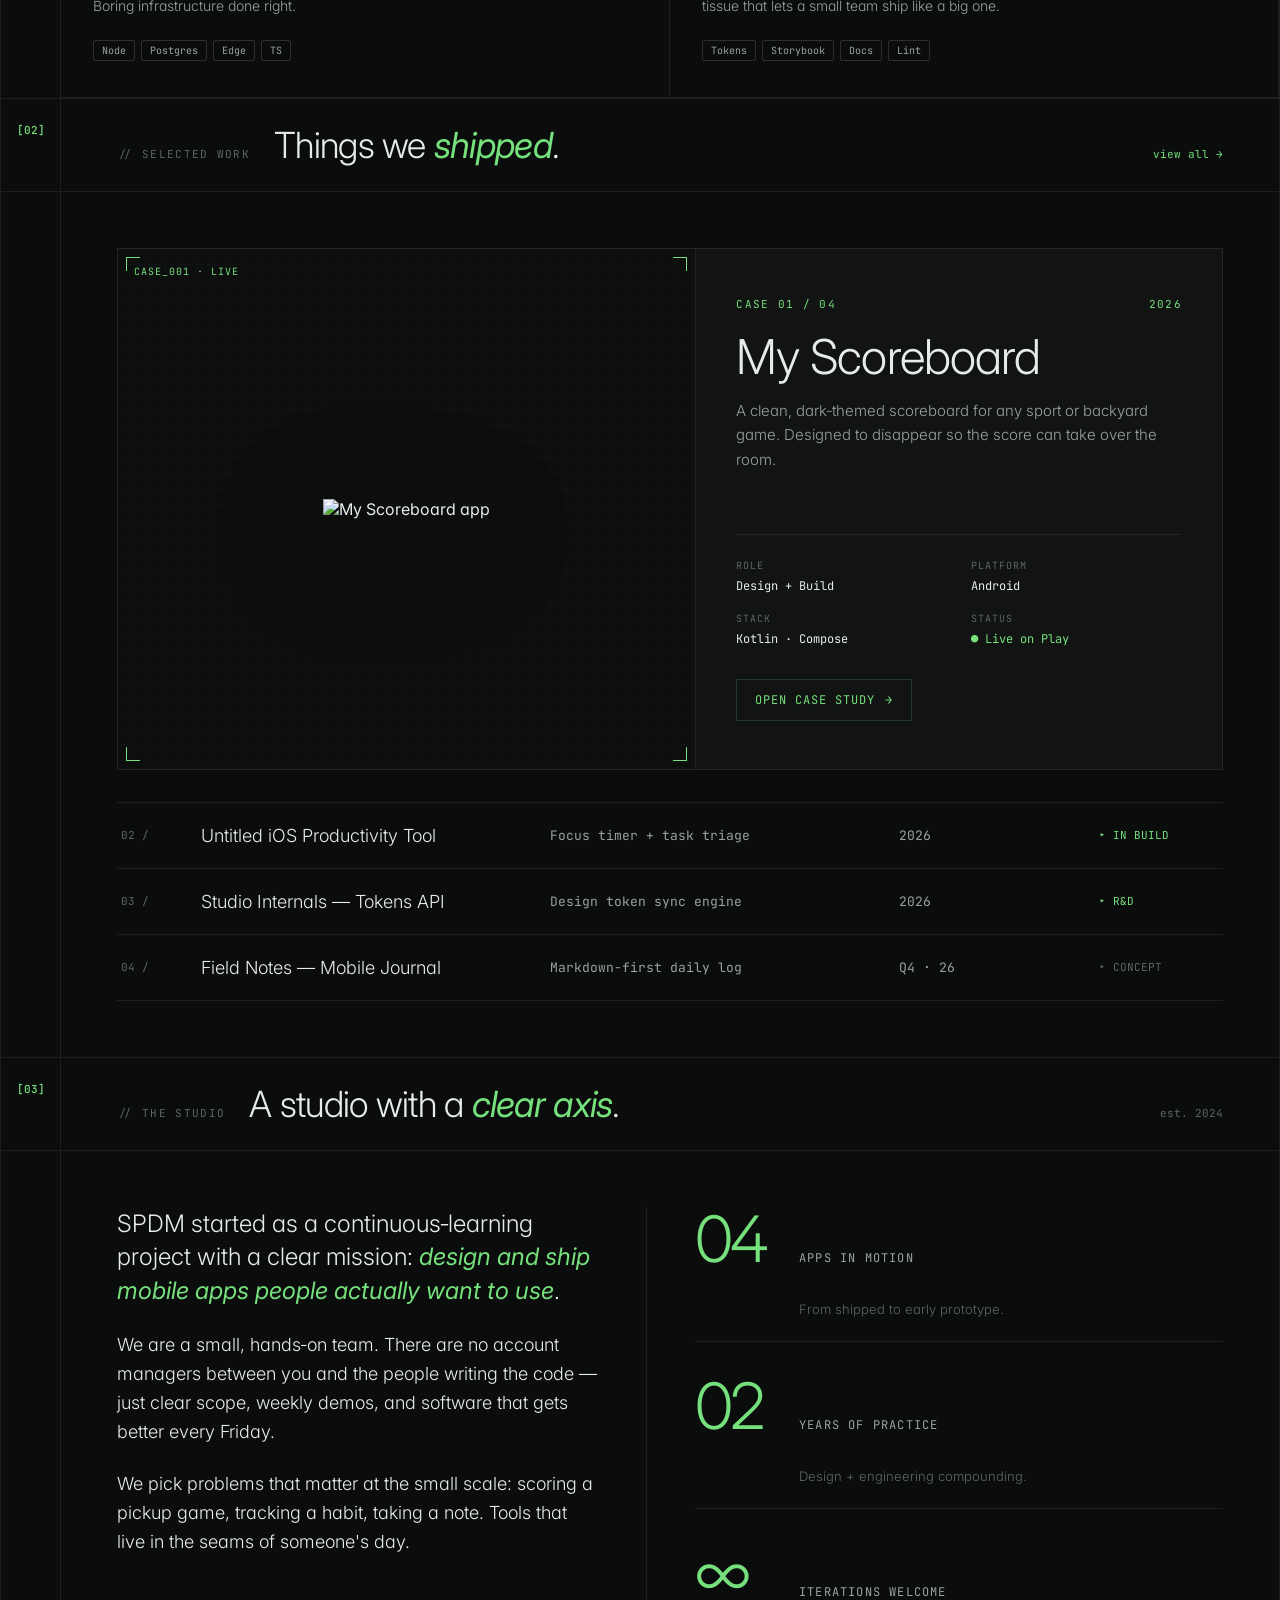
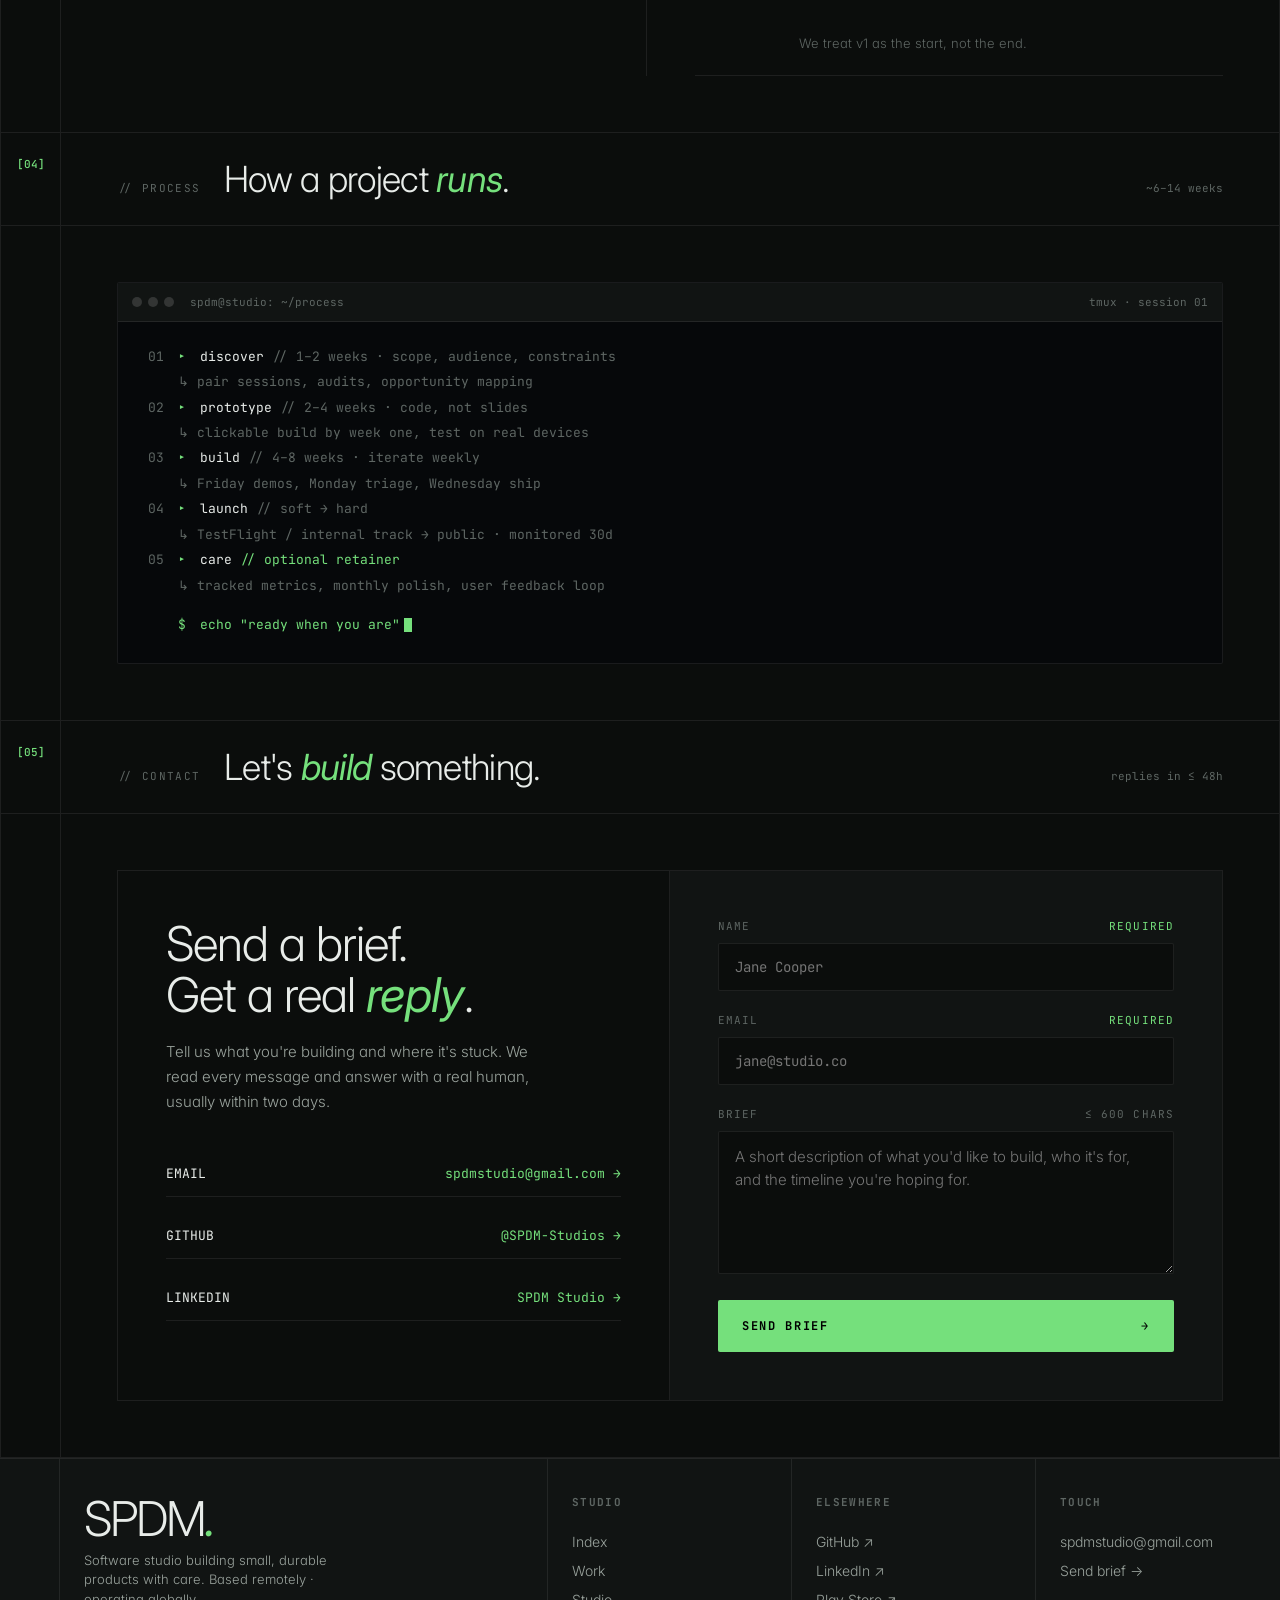
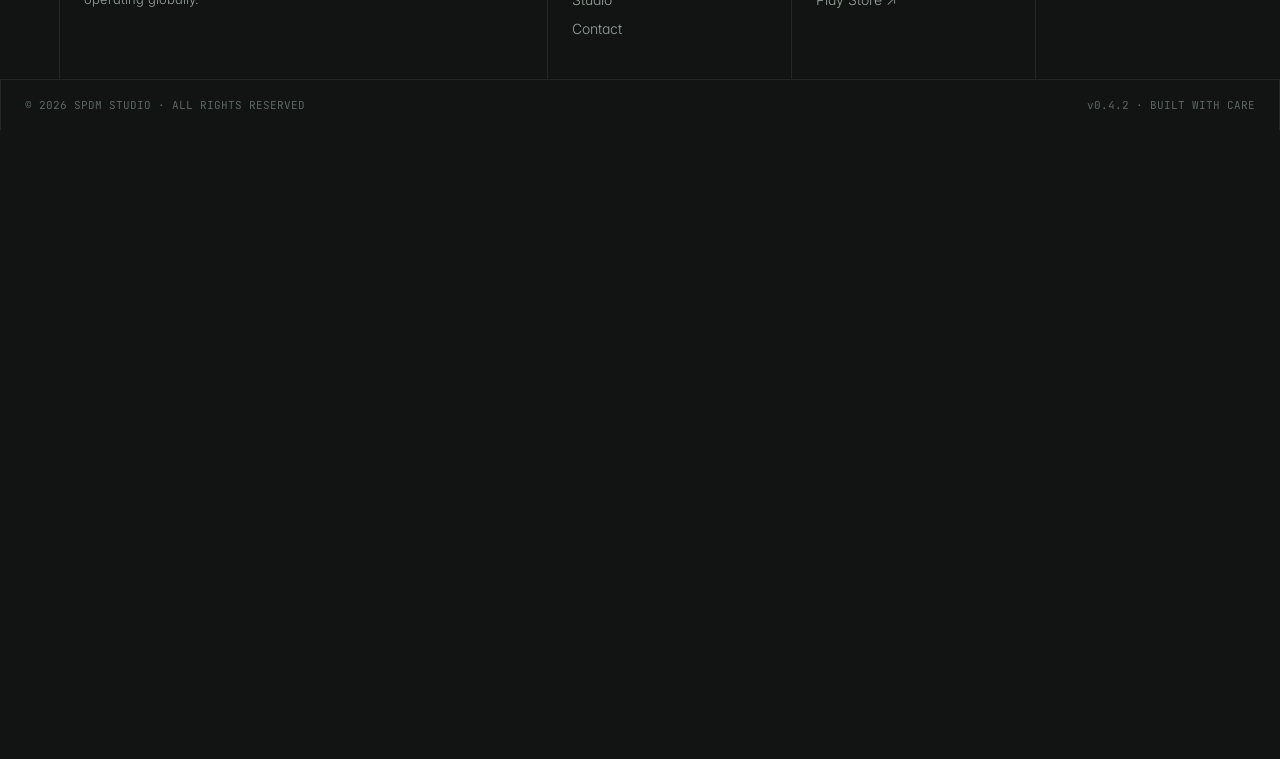
==== commit d00d948c: "Redesign: new terminal-style UI with full multi-page structure - Replace single-page Tailwind design" ====
--- a/index.html
+++ b/index.html
@@ -1,193 +1,644 @@
 <!DOCTYPE html>
-
-<html class="scroll-smooth" lang="en">
-
+<html lang="en">
 <head>
-    <meta charset="utf-8" />
-    <meta content="width=device-width, initial-scale=1.0" name="viewport" />
-    <title>SPDM Studio | Software Development &amp; Design</title>
-    <!-- Tailwind CSS v3 CDN -->
-    <script src="https://cdn.tailwindcss.com?plugins=forms,container-queries"></script>
-    <script src="tailwind-config.js"></script>
-    <link rel="stylesheet" href="styles.css">
+<meta charset="utf-8" />
+<meta name="viewport" content="width=device-width, initial-scale=1.0" />
+<title>SPDM Studio — Software Engineering</title>
+<link rel="icon" type="image/png" href="Assets/2.png" />
+<link rel="preconnect" href="https://fonts.googleapis.com">
+<link rel="preconnect" href="https://fonts.gstatic.com" crossorigin>
+<link href="https://fonts.googleapis.com/css2?family=JetBrains+Mono:wght@400;500;700&family=Inter:wght@300;400;500;700&display=swap" rel="stylesheet">
+<style>
+  :root{
+    --bg: #0b0d0c;
+    --bg-2: #111413;
+    --bg-3: #161a18;
+    --line: rgba(255,255,255,0.08);
+    --line-2: rgba(255,255,255,0.14);
+    --fg: #e8ece9;
+    --fg-2: #9aa39d;
+    --fg-3: #5e6663;
+    --accent: oklch(0.82 0.17 145);
+    --accent-dim: oklch(0.82 0.17 145 / 0.18);
+    --warn: oklch(0.82 0.16 75);
+    --grid: 8px;
+  }
+  *{box-sizing:border-box;margin:0;padding:0}
+  html,body{background:var(--bg);color:var(--fg);font-family:'Inter',sans-serif;-webkit-font-smoothing:antialiased;font-feature-settings:"ss01","cv11"}
+  body{overflow-x:hidden}
+  .mono{font-family:'JetBrains Mono',ui-monospace,monospace;font-feature-settings:"calt","liga"}
+  a{color:inherit;text-decoration:none}
+  ::selection{background:var(--accent);color:#000}
+
+  /* Dotted grid backdrop */
+  .grid-bg{
+    position:fixed;inset:0;pointer-events:none;z-index:0;
+    background-image:
+      radial-gradient(circle at 1px 1px, rgba(255,255,255,0.06) 1px, transparent 0);
+    background-size:24px 24px;
+    mask-image: radial-gradient(ellipse at center, black 40%, transparent 80%);
+  }
+
+  /* Layout chrome */
+  .frame{position:relative;z-index:2;border-left:1px solid var(--line);border-right:1px solid var(--line);max-width:1440px;margin:0 auto;min-height:100vh}
+
+  /* NAV */
+  nav.top{
+    position:fixed;top:0;left:0;right:0;z-index:50;
+    background:rgba(11,13,12,0.78);backdrop-filter:blur(12px);
+    border-bottom:1px solid var(--line);
+  }
+  nav.top .inner{max-width:1440px;margin:0 auto;display:flex;align-items:stretch;border-left:1px solid var(--line);border-right:1px solid var(--line)}
+  nav.top .brand{display:flex;align-items:center;gap:12px;padding:14px 20px;border-right:1px solid var(--line)}
+  nav.top .brand .dot{width:8px;height:8px;background:var(--accent);border-radius:1px;box-shadow:0 0 12px var(--accent)}
+  nav.top .brand .name{font-family:'JetBrains Mono',monospace;font-weight:700;letter-spacing:0.04em;font-size:13px}
+  nav.top .brand .tag{color:var(--fg-3);font-family:'JetBrains Mono',monospace;font-size:11px;margin-left:6px}
+  nav.top .links{display:flex;margin-left:auto}
+  nav.top .links a{padding:14px 22px;font-family:'JetBrains Mono',monospace;font-size:11px;letter-spacing:0.08em;text-transform:uppercase;color:var(--fg-2);border-left:1px solid var(--line);position:relative;display:flex;align-items:center;gap:8px;transition:color .2s, background .2s}
+  nav.top .links a::before{content:"";width:6px;height:6px;background:transparent;border:1px solid var(--fg-3);border-radius:50%}
+  nav.top .links a:hover{color:var(--fg);background:rgba(255,255,255,0.02)}
+  nav.top .links a.active{color:var(--accent)}
+  nav.top .links a.active::before{background:var(--accent);border-color:var(--accent);box-shadow:0 0 8px var(--accent)}
+  nav.top .meta{padding:14px 22px;border-left:1px solid var(--line);font-family:'JetBrains Mono',monospace;font-size:11px;color:var(--fg-3);display:flex;align-items:center;gap:8px}
+  nav.top .meta .pulse{width:6px;height:6px;background:var(--accent);border-radius:50%;animation:pulse 1.6s infinite}
+  @keyframes pulse{0%,100%{opacity:1}50%{opacity:.3}}
+
+  /* HERO */
+  .hero{padding:120px 0 0;position:relative}
+  .hero-grid{display:grid;grid-template-columns:60px 1fr 60px;border-bottom:1px solid var(--line)}
+  .hero-rail{border-right:1px solid var(--line);display:flex;flex-direction:column}
+  .hero-rail.right{border-right:0;border-left:1px solid var(--line)}
+  .rail-tick{padding:18px 0;text-align:center;font-family:'JetBrains Mono',monospace;font-size:10px;color:var(--fg-3);border-bottom:1px solid var(--line)}
+  .hero-main{padding:64px 56px 80px;position:relative}
+  .breadcrumb{font-family:'JetBrains Mono',monospace;font-size:11px;color:var(--fg-3);letter-spacing:0.06em;margin-bottom:48px;display:flex;gap:14px;align-items:center}
+  .breadcrumb .sep{color:var(--fg-3)}
+  .breadcrumb .cur{color:var(--accent)}
+  .hero h1{
+    font-family:'Inter',sans-serif;
+    font-weight:300;
+    font-size:clamp(56px, 9vw, 132px);
+    line-height:0.96;
+    letter-spacing:-0.04em;
+    margin-bottom:28px;
+  }
+  .hero h1 .accent{color:var(--accent);font-style:italic;font-weight:400}
+  .hero h1 .strike{position:relative;display:inline-block}
+  .hero h1 .strike::after{content:"";position:absolute;left:-4px;right:-4px;top:55%;height:2px;background:var(--accent)}
+  .hero-meta{display:grid;grid-template-columns:1fr 1fr 1fr;gap:48px;margin-top:64px;border-top:1px solid var(--line);padding-top:32px}
+  .hero-meta .cell .lbl{font-family:'JetBrains Mono',monospace;font-size:10px;color:var(--fg-3);letter-spacing:0.12em;text-transform:uppercase;margin-bottom:10px}
+  .hero-meta .cell .val{font-family:'JetBrains Mono',monospace;font-size:14px;color:var(--fg)}
+  .hero-meta .cell .val .acc{color:var(--accent)}
+
+  /* Marquee strip */
+  .strip{border-bottom:1px solid var(--line);background:var(--bg-2);overflow:hidden;white-space:nowrap;font-family:'JetBrains Mono',monospace;font-size:12px;color:var(--fg-2);letter-spacing:0.1em;text-transform:uppercase}
+  .strip .row{display:inline-flex;animation:scroll 38s linear infinite;padding:14px 0}
+  .strip .row span{padding:0 28px;display:inline-flex;align-items:center;gap:12px}
+  .strip .row .star{color:var(--accent)}
+  @keyframes scroll{from{transform:translateX(0)}to{transform:translateX(-50%)}}
+
+  /* SECTION shells */
+  section.block{border-bottom:1px solid var(--line);position:relative}
+  .block-head{display:grid;grid-template-columns:60px 1fr;border-bottom:1px solid var(--line)}
+  .block-head .num{border-right:1px solid var(--line);padding:24px 0;text-align:center;font-family:'JetBrains Mono',monospace;font-size:11px;color:var(--accent);font-weight:500}
+  .block-head .head-row{display:flex;align-items:baseline;gap:24px;padding:24px 56px;flex-wrap:wrap}
+  .block-head .head-row .id{font-family:'JetBrains Mono',monospace;font-size:11px;color:var(--fg-3);text-transform:uppercase;letter-spacing:0.12em}
+  .block-head .head-row h2{font-family:'Inter',sans-serif;font-weight:300;font-size:36px;letter-spacing:-0.02em}
+  .block-head .head-row h2 em{font-style:italic;color:var(--accent);font-weight:400}
+  .block-head .head-row .tail{margin-left:auto;font-family:'JetBrains Mono',monospace;font-size:11px;color:var(--fg-3)}
+
+  .block-body{display:grid;grid-template-columns:60px 1fr;align-items:stretch}
+  .block-body .gutter{border-right:1px solid var(--line)}
+  .block-body .content{padding:56px}
+
+  /* SERVICES */
+  .services{display:grid;grid-template-columns:repeat(2,1fr);gap:0;border-top:0}
+  .service{border:1px solid var(--line);border-top:0;border-left:0;padding:36px 32px;position:relative;transition:background .25s}
+  .service:nth-child(odd){border-left:0}
+  .service:hover{background:var(--bg-2)}
+  .service .num{font-family:'JetBrains Mono',monospace;font-size:11px;color:var(--fg-3);margin-bottom:24px;display:flex;justify-content:space-between;align-items:center}
+  .service .num .tag{color:var(--accent);border:1px solid var(--accent-dim);padding:2px 8px;border-radius:2px;font-size:10px}
+  .service h3{font-family:'Inter',sans-serif;font-weight:400;font-size:22px;letter-spacing:-0.01em;margin-bottom:14px}
+  .service p{color:var(--fg-2);font-size:14px;line-height:1.6;font-weight:300;max-width:42ch}
+  .service .stack{margin-top:22px;display:flex;flex-wrap:wrap;gap:6px}
+  .service .stack span{font-family:'JetBrains Mono',monospace;font-size:10px;color:var(--fg-2);border:1px solid var(--line-2);padding:3px 8px;border-radius:2px}
+
+  /* WORK / featured */
+  .work-card{display:grid;grid-template-columns:1.1fr 1fr;border:1px solid var(--line);background:var(--bg-2);overflow:hidden}
+  .work-shot{background:#0d0f0e;display:flex;align-items:center;justify-content:center;padding:48px;border-right:1px solid var(--line);position:relative;min-height:520px}
+  .work-shot::before{content:"";position:absolute;inset:0;background:
+    linear-gradient(transparent 0%, transparent 95%, rgba(255,255,255,0.04) 100%) 0 0/100% 16px,
+    linear-gradient(90deg, transparent 0%, transparent 95%, rgba(255,255,255,0.04) 100%) 0 0/16px 100%;
+    pointer-events:none}
+  .work-shot img{max-height:440px;width:auto;filter:drop-shadow(0 24px 60px rgba(0,0,0,0.8))}
+  .work-shot .tape{position:absolute;top:16px;left:16px;font-family:'JetBrains Mono',monospace;font-size:10px;color:var(--accent);letter-spacing:0.1em}
+  .work-shot .corner{position:absolute;width:14px;height:14px;border:1px solid var(--accent)}
+  .work-shot .corner.tl{top:8px;left:8px;border-right:0;border-bottom:0}
+  .work-shot .corner.tr{top:8px;right:8px;border-left:0;border-bottom:0}
+  .work-shot .corner.bl{bottom:8px;left:8px;border-right:0;border-top:0}
+  .work-shot .corner.br{bottom:8px;right:8px;border-left:0;border-top:0}
+  .work-info{padding:48px 40px;display:flex;flex-direction:column;justify-content:space-between}
+  .work-info .top .id{font-family:'JetBrains Mono',monospace;font-size:11px;color:var(--accent);letter-spacing:0.12em;margin-bottom:22px;display:flex;justify-content:space-between}
+  .work-info h3{font-family:'Inter',sans-serif;font-weight:300;font-size:48px;letter-spacing:-0.02em;line-height:1;margin-bottom:18px}
+  .work-info .lead{color:var(--fg-2);font-size:15px;line-height:1.65;font-weight:300;margin-bottom:32px;max-width:48ch}
+  .work-info .specs{display:grid;grid-template-columns:repeat(2,1fr);gap:18px 24px;border-top:1px solid var(--line);padding-top:24px;margin-top:auto}
+  .work-info .specs .row{font-family:'JetBrains Mono',monospace;font-size:12px}
+  .work-info .specs .k{color:var(--fg-3);text-transform:uppercase;font-size:10px;letter-spacing:0.1em;margin-bottom:6px}
+  .work-info .specs .v{color:var(--fg)}
+  .work-info .cta{margin-top:32px;display:inline-flex;align-items:center;gap:10px;font-family:'JetBrains Mono',monospace;font-size:12px;color:var(--accent);letter-spacing:0.08em;text-transform:uppercase;border:1px solid var(--accent-dim);padding:12px 18px;align-self:flex-start;transition:background .2s}
+  .work-info .cta:hover{background:var(--accent-dim)}
+  .work-info .cta .arrow{transition:transform .2s}
+  .work-info .cta:hover .arrow{transform:translateX(4px)}
+
+  /* Project list (placeholders for upcoming) */
+  .proj-list{display:flex;flex-direction:column;border-top:1px solid var(--line);margin-top:32px}
+  .proj-list .row{display:grid;grid-template-columns:80px 1fr 1fr 200px 120px;align-items:center;padding:22px 4px;border-bottom:1px solid var(--line);font-family:'JetBrains Mono',monospace;font-size:13px;color:var(--fg-2);transition:padding-left .2s, color .2s}
+  .proj-list .row:hover{color:var(--fg);padding-left:12px}
+  .proj-list .row .idx{color:var(--fg-3);font-size:11px}
+  .proj-list .row .ttl{color:var(--fg);font-family:'Inter',sans-serif;font-size:18px;font-weight:300}
+  .proj-list .row .stage{color:var(--accent);font-size:11px}
+  .proj-list .row .stage.dim{color:var(--fg-3)}
+
+  /* ABOUT */
+  .about-grid{display:grid;grid-template-columns:1fr 1.2fr;gap:48px}
+  .about-l p{font-size:18px;line-height:1.6;color:var(--fg);font-weight:300;margin-bottom:24px;max-width:46ch}
+  .about-l p.lead{font-size:24px;line-height:1.4}
+  .about-l p.lead em{color:var(--accent);font-style:italic;font-weight:400}
+  .about-r{border-left:1px solid var(--line);padding-left:48px;display:flex;flex-direction:column;gap:32px}
+  .stat{display:grid;grid-template-columns:80px 1fr;align-items:baseline;gap:24px;padding-bottom:24px;border-bottom:1px solid var(--line)}
+  .stat .num{font-family:'Inter',sans-serif;font-weight:300;font-size:64px;letter-spacing:-0.04em;line-height:1;color:var(--accent)}
+  .stat .lbl{font-family:'JetBrains Mono',monospace;font-size:12px;color:var(--fg-2);text-transform:uppercase;letter-spacing:0.1em}
+  .stat .desc{grid-column:2;color:var(--fg-3);font-size:13px;font-weight:300;margin-top:6px}
+
+  /* PROCESS / Terminal block */
+  .terminal{background:#06080a;border:1px solid var(--line);font-family:'JetBrains Mono',monospace;font-size:13px;line-height:1.65;border-radius:2px;overflow:hidden}
+  .terminal .bar{display:flex;align-items:center;gap:8px;padding:10px 14px;border-bottom:1px solid var(--line);background:var(--bg-2);color:var(--fg-3);font-size:11px}
+  .terminal .bar .dots{display:flex;gap:6px}
+  .terminal .bar .dots i{width:10px;height:10px;border-radius:50%;background:var(--line-2);display:inline-block}
+  .terminal .bar .ttl{margin-left:8px}
+  .terminal .body{padding:22px 22px 26px;color:var(--fg-2)}
+  .terminal .body .ln{display:flex;gap:14px;padding:2px 0}
+  .terminal .body .ln .gut{color:var(--fg-3);width:24px;text-align:right;flex:none;user-select:none}
+  .terminal .body .ln .pmt{color:var(--accent);flex:none}
+  .terminal .body .ln .com{color:var(--fg-3)}
+  .terminal .body .ln .key{color:#e8ece9}
+  .terminal .body .ln .str{color:oklch(0.82 0.16 75)}
+  .terminal .body .ln .ok{color:var(--accent)}
+  .terminal .body .ln.indent{padding-left:38px}
+  .terminal .body .blink{display:inline-block;width:8px;height:14px;background:var(--accent);margin-left:4px;animation:blink 1s steps(2) infinite;vertical-align:middle}
+  @keyframes blink{50%{opacity:0}}
+
+  /* CONTACT */
+  .contact{display:grid;grid-template-columns:1fr 1fr;gap:0;border:1px solid var(--line)}
+  .contact-l{padding:48px;border-right:1px solid var(--line)}
+  .contact-l h3{font-family:'Inter',sans-serif;font-weight:300;font-size:48px;letter-spacing:-0.02em;line-height:1.05;margin-bottom:20px}
+  .contact-l h3 em{color:var(--accent);font-style:italic;font-weight:400}
+  .contact-l p{color:var(--fg-2);font-size:15px;line-height:1.65;font-weight:300;margin-bottom:36px;max-width:42ch}
+  .contact-l .channels{display:flex;flex-direction:column;gap:16px;font-family:'JetBrains Mono',monospace;font-size:13px}
+  .contact-l .channels a{display:flex;justify-content:space-between;align-items:center;padding:14px 0;border-bottom:1px solid var(--line)}
+  .contact-l .channels a span:last-child{color:var(--accent)}
+  .contact-r{padding:48px;background:var(--bg-2)}
+  .field{margin-bottom:22px}
+  .field label{display:flex;justify-content:space-between;font-family:'JetBrains Mono',monospace;font-size:11px;color:var(--fg-3);text-transform:uppercase;letter-spacing:0.1em;margin-bottom:10px}
+  .field label .req{color:var(--accent)}
+  .field input,.field textarea{width:100%;background:var(--bg);border:1px solid var(--line);color:var(--fg);font-family:'JetBrains Mono',monospace;font-size:14px;padding:14px 16px;border-radius:2px;outline:none;transition:border .2s}
+  .field input:focus,.field textarea:focus{border-color:var(--accent)}
+  .field textarea{resize:vertical;min-height:120px;font-family:'Inter',sans-serif;font-weight:300;font-size:15px;line-height:1.5}
+  .send{width:100%;background:var(--accent);color:#000;border:0;padding:18px 24px;font-family:'JetBrains Mono',monospace;font-size:12px;letter-spacing:0.14em;text-transform:uppercase;font-weight:700;cursor:pointer;display:flex;align-items:center;justify-content:space-between;border-radius:2px}
+  .send:hover{background:#fff}
+
+  /* FOOTER */
+  footer{background:var(--bg-2);border-top:1px solid var(--line);padding:0;margin-top:0}
+  .foot-grid{display:grid;grid-template-columns:60px 2fr 1fr 1fr 1fr;border-bottom:1px solid var(--line)}
+  .foot-grid > *{padding:36px 24px;border-right:1px solid var(--line)}
+  .foot-grid > *:last-child{border-right:0}
+  .foot-grid .gut{padding:0}
+  .foot-grid h5{font-family:'JetBrains Mono',monospace;font-size:11px;color:var(--fg-3);text-transform:uppercase;letter-spacing:0.12em;margin-bottom:18px}
+  .foot-grid a{display:block;font-family:'Inter',sans-serif;font-weight:300;font-size:14px;color:var(--fg-2);padding:6px 0}
+  .foot-grid a:hover{color:var(--accent)}
+  .foot-grid .brand-block .lg{font-family:'Inter',sans-serif;font-weight:300;font-size:48px;letter-spacing:-0.04em;line-height:1;margin-bottom:8px}
+  .foot-grid .brand-block .lg em{color:var(--accent);font-style:italic;font-weight:400}
+  .foot-grid .brand-block .desc{color:var(--fg-2);font-size:13px;font-weight:300;line-height:1.5;max-width:36ch}
+  .foot-bottom{display:flex;justify-content:space-between;padding:18px 24px;font-family:'JetBrains Mono',monospace;font-size:11px;color:var(--fg-3);max-width:1440px;margin:0 auto;border-left:1px solid var(--line);border-right:1px solid var(--line)}
+
+  /* Responsive */
+  @media (max-width: 960px){
+    .hero-grid{grid-template-columns:1fr}
+    .hero-rail, .hero-rail.right{display:none}
+    .hero-main{padding:36px 24px 56px}
+    .hero-meta{grid-template-columns:1fr;gap:24px}
+    .block-head, .block-body{grid-template-columns:1fr}
+    .block-head .num,.block-body .gutter{display:none}
+    .block-head .head-row{padding:20px 24px}
+    .block-body .content{padding:32px 24px}
+    .services{grid-template-columns:1fr}
+    .work-card{grid-template-columns:1fr}
+    .work-shot{border-right:0;border-bottom:1px solid var(--line);min-height:380px}
+    .about-grid{grid-template-columns:1fr}
+    .about-r{border-left:0;padding-left:0;border-top:1px solid var(--line);padding-top:32px}
+    .contact{grid-template-columns:1fr}
+    .contact-l{border-right:0;border-bottom:1px solid var(--line);padding:28px}
+    .contact-r{padding:28px}
+    .foot-grid{grid-template-columns:1fr}
+    .foot-grid > *{border-right:0;border-bottom:1px solid var(--line)}
+    nav.top .links a{padding:14px 12px;font-size:10px}
+    nav.top .meta{display:none}
+    .proj-list .row{grid-template-columns:50px 1fr 100px;gap:8px}
+    .proj-list .row .desc, .proj-list .row .yr{display:none}
+  }
+</style>
 </head>
-
-<body class="antialiased font-sans">
-    <!-- BEGIN: MainHeader -->
-    <header class="fixed top-0 left-0 w-full z-50 glass-nav border-b border-white/10">
-        <nav class="container mx-auto px-6 py-4 flex justify-between items-center" data-purpose="navigation-bar">
-            <!-- Logo Branding -->
-            <a class="w-16 h-16 transition-transform hover:scale-105" href="#">
-                <img alt="SPDM Studio Logo" class="w-full h-full object-contain"
-                    src="Assets/2.png" />
-            </a>
-            <!-- Desktop Navigation -->
-            <div class="hidden md:flex space-x-12 text-xs uppercase tracking-widest font-light">
-                <a class="hover:text-gray-400 transition-colors" href="#home">Home</a>
-                <a class="hover:text-gray-400 transition-colors" href="#about">About</a>
-                <a class="hover:text-gray-400 transition-colors" href="#projects">Projects</a>
-                <a class="hover:text-gray-400 transition-colors" href="#contact">Contact</a>
+<body>
+<div class="grid-bg"></div>
+
+<nav class="top">
+  <div class="inner">
+    <a class="brand" href="index.html">
+      <span class="dot"></span>
+      <span class="name">SPDM</span>
+      <span class="tag mono">/studio</span>
+    </a>
+    <div class="links">
+      <a class="active" href="index.html">Index</a>
+      <a href="work.html">Work</a>
+      <a href="studio.html">Studio</a>
+      <a href="contact.html">Contact</a>
+    </div>
+    <div class="meta mono">
+      <span class="pulse"></span>
+      <span>OPEN FOR Q3 · 26</span>
+    </div>
+  </div>
+</nav>
+
+<div class="frame">
+
+  <!-- HERO -->
+  <section class="hero">
+    <div class="hero-grid">
+      <aside class="hero-rail">
+        <div class="rail-tick">01</div>
+        <div class="rail-tick">02</div>
+        <div class="rail-tick">03</div>
+        <div class="rail-tick">04</div>
+        <div class="rail-tick">05</div>
+        <div class="rail-tick">06</div>
+        <div class="rail-tick">07</div>
+        <div class="rail-tick">08</div>
+      </aside>
+      <main class="hero-main">
+        <div class="breadcrumb mono">
+          <span>~/spdm-studio</span>
+          <span class="sep">›</span>
+          <span>index</span>
+          <span class="sep">›</span>
+          <span class="cur">v0.4.2</span>
+        </div>
+
+        <h1>
+          We build<br/>
+          <span class="accent">software</span> that<br/>
+          <span class="strike">looks</span> works<br/>
+          beautifully.
+        </h1>
+
+        <p style="max-width:52ch;color:var(--fg-2);font-size:18px;line-height:1.6;font-weight:300;margin-top:32px">
+          SPDM is a small software studio crafting mobile and web products with care.
+          We treat code as design — and design as code — turning everyday utilities
+          into things people actually keep on their home screen.
+        </p>
+
+        <div class="hero-meta">
+          <div class="cell">
+            <div class="lbl mono">Founded</div>
+            <div class="val mono">2024 — <span class="acc">PRESENT</span></div>
+          </div>
+          <div class="cell">
+            <div class="lbl mono">Status</div>
+            <div class="val mono"><span class="acc">●</span> Available · Q3 2026</div>
+          </div>
+          <div class="cell">
+            <div class="lbl mono">Index</div>
+            <div class="val mono">01 PROJECT · 03 IN PROGRESS</div>
+          </div>
+        </div>
+      </main>
+      <aside class="hero-rail right">
+        <div class="rail-tick">N</div>
+        <div class="rail-tick">·</div>
+        <div class="rail-tick">·</div>
+        <div class="rail-tick">·</div>
+        <div class="rail-tick">·</div>
+        <div class="rail-tick">·</div>
+        <div class="rail-tick">·</div>
+        <div class="rail-tick">S</div>
+      </aside>
+    </div>
+  </section>
+
+  <!-- Marquee -->
+  <div class="strip">
+    <div class="row">
+      <span><i class="star">✦</i> Mobile Apps</span><span>·</span>
+      <span>UI / UX Design</span><span>·</span>
+      <span><i class="star">✦</i> Backend Engineering</span><span>·</span>
+      <span>Design Systems</span><span>·</span>
+      <span><i class="star">✦</i> Product Strategy</span><span>·</span>
+      <span>Android · iOS · Web</span><span>·</span>
+      <span><i class="star">✦</i> Mobile Apps</span><span>·</span>
+      <span>UI / UX Design</span><span>·</span>
+      <span><i class="star">✦</i> Backend Engineering</span><span>·</span>
+      <span>Design Systems</span><span>·</span>
+      <span><i class="star">✦</i> Product Strategy</span><span>·</span>
+      <span>Android · iOS · Web</span><span>·</span>
+    </div>
+  </div>
+
+  <!-- SERVICES -->
+  <section class="block">
+    <div class="block-head">
+      <div class="num mono">[01]</div>
+      <div class="head-row">
+        <span class="id mono">// services</span>
+        <h2>What we <em>build</em>.</h2>
+        <span class="tail mono">04 capabilities</span>
+      </div>
+    </div>
+    <div class="block-body">
+      <div class="gutter"></div>
+      <div class="content" style="padding:0">
+        <div class="services">
+          <div class="service">
+            <div class="num mono">01.01 <span class="tag">core</span></div>
+            <h3>Mobile Applications</h3>
+            <p>Native and cross‑platform apps for Android & iOS. We sweat the empty states, the offline mode, and the 3am edge cases.</p>
+            <div class="stack mono">
+              <span>Kotlin</span><span>Swift</span><span>Flutter</span><span>Jetpack</span>
             </div>
-            <!-- Mobile Menu Button -->
-            <button class="md:hidden text-white" id="mobile-menu-toggle">
-                <svg class="h-6 w-6" fill="none" stroke="currentColor" viewbox="0 0 24 24"
-                    xmlns="http://www.w3.org/2000/svg">
-                    <path d="M4 6h16M4 12h16m-7 6h7" stroke-linecap="round" stroke-linejoin="round" stroke-width="1">
-                    </path>
-                </svg>
-            </button>
-        </nav>
-    </header>
-    <!-- END: MainHeader -->
-    <main>
-        <!-- BEGIN: HeroSection -->
-        <section class="relative h-screen flex flex-col items-center justify-center text-center px-6 overflow-hidden"
-            id="home">
-            <!-- Large Background Logo (Watermark style) -->
-            <div class="absolute inset-0 flex items-center justify-center opacity-5 pointer-events-none">
-                <img alt="SPDM Watermark" class="w-2/3 max-w-4xl animate-pulse"
-                    src="Assets/2.png" />
-
+          </div>
+          <div class="service">
+            <div class="num mono">01.02 <span class="tag">core</span></div>
+            <h3>Product Design</h3>
+            <p>Interface and interaction design rooted in real user flows. We prototype in code, not just Figma.</p>
+            <div class="stack mono">
+              <span>Figma</span><span>Tokens</span><span>Motion</span><span>A11y</span>
             </div>
-            <div class="z-10" data-purpose="hero-content">
-                <img alt="SPDM Studio" class="w-48 md:w-64 mx-auto mb-12 shadow-2xl"
-                    src="Assets/2.png" />  
-                <h1 class="text-4xl md:text-7xl font-thin tracking-tighter mb-4">SOFTWARE WITH SOUL.</h1>
-                <p class="text-sm md:text-base tracking-[0.5em] text-gray-400 font-light uppercase">Software Development Studio</p>
+          </div>
+          <div class="service">
+            <div class="num mono">01.03</div>
+            <h3>Web & Backend</h3>
+            <p>Marketing sites, dashboards, and the APIs that feed them. Boring infrastructure done right.</p>
+            <div class="stack mono">
+              <span>Node</span><span>Postgres</span><span>Edge</span><span>TS</span>
             </div>
-            <div class="absolute bottom-10 animate-bounce">
-                <a href="#about">
-                    <svg class="h-6 w-6 text-gray-500" fill="none" stroke="currentColor" viewbox="0 0 24 24"
-                        xmlns="http://www.w3.org/2000/svg">
-                        <path d="M19 14l-7 7m0 0l-7-7m7 7V3" stroke-linecap="round" stroke-linejoin="round"
-                            stroke-width="1"></path>
-                    </svg>
-                </a>
+          </div>
+          <div class="service">
+            <div class="num mono">01.04</div>
+            <h3>Design Systems</h3>
+            <p>From color tokens to component libraries — the connective tissue that lets a small team ship like a big one.</p>
+            <div class="stack mono">
+              <span>Tokens</span><span>Storybook</span><span>Docs</span><span>Lint</span>
             </div>
-        </section>
-        <!-- END: HeroSection -->
-        <!-- BEGIN: NosotrosSection -->
-        <section class="bg-brandSlate text-white py-32 px-6" id="about">
-            <div class="container mx-auto max-w-5xl">
-                <div class="grid grid-cols-1 md:grid-cols-2 gap-16 items-center">
-                    <div data-purpose="about-text">
-                        <span class="text-xs font-bold tracking-widest text-gray-400 block mb-4 uppercase">About the
-                            studio</span>
-                        <h2 class="text-4xl md:text-5xl font-light leading-tight mb-8">Redefining contemporary
-                            digital experiences.</h2>
-                        <p class="text-lg text-gray-400 leading-relaxed mb-6 font-light">
-                            SPDM Studio was born as a continuous learning project with a clear mission: designing and
-                            publishing high-quality mobile applications. We believe that learning is an ongoing journey that
-                            drives innovation.
-                        </p>
-                        <p class="text-lg text-gray-400 leading-relaxed font-light">
-                            Our primary goal is to create applications that are not only visually stunning but also truly
-                            useful for people's daily lives, turning functional needs into beautiful digital experiences.
-                        </p>
-                    </div>
-                    <div class="relative h-[500px] bg-zinc-800 overflow-hidden" data-purpose="about-image">
-                        <!-- Placeholder for architectural detail image -->
-                        <img alt="Code" class="w-full h-full object-cover opacity-80"
-                            src="Assets/code.jpg" />
-                    </div>
-                </div>
+          </div>
+        </div>
+      </div>
+    </div>
+  </section>
+
+  <!-- WORK -->
+  <section class="block">
+    <div class="block-head">
+      <div class="num mono">[02]</div>
+      <div class="head-row">
+        <span class="id mono">// selected work</span>
+        <h2>Things we <em>shipped</em>.</h2>
+        <a href="work.html" class="tail mono" style="color:var(--accent)">view all →</a>
+      </div>
+    </div>
+    <div class="block-body">
+      <div class="gutter"></div>
+      <div class="content">
+
+        <a href="myscoreboard.html" class="work-card" style="text-decoration:none;color:inherit">
+          <div class="work-shot">
+            <span class="corner tl"></span><span class="corner tr"></span>
+            <span class="corner bl"></span><span class="corner br"></span>
+            <div class="tape mono">CASE_001 · LIVE</div>
+            <img src="Assets/myscoreboard.png" alt="My Scoreboard app" />
+          </div>
+          <div class="work-info">
+            <div class="top">
+              <div class="id mono"><span>CASE 01 / 04</span><span>2026</span></div>
+              <h3>My Scoreboard</h3>
+              <p class="lead">A clean, dark‑themed scoreboard for any sport or backyard game. Designed to disappear so the score can take over the room.</p>
             </div>
-        </section>
-        <!-- END: NosotrosSection -->
-        <!-- BEGIN: ProyectosSection -->
-        <section class="py-32 bg-brandBlack text-white" id="projects">
-            <div class="container mx-auto px-6">
-                <div class="flex justify-between items-end mb-16">
-                    <h2 class="text-3xl md:text-4xl font-light tracking-tight">Selected <span
-                            class="text-gray-600">Works</span></h2>
-                </div>
-                <!-- Clean single project -->
-                <div class="flex justify-center" data-purpose="project-grid">
-                    <!-- Project 1 -->
-                    <div class="group relative overflow-hidden project-card h-[600px] w-full max-w-4xl bg-brandSlate">
-                        <img alt="My Scoreboard App"
-                            class="w-full h-full object-contain grayscale hover:grayscale-0 transition-all duration-700"
-                            src="Assets/myscoreboard.png" />
-                        <div
-                            class="absolute inset-0 bg-black/60 flex flex-col justify-end p-8 opacity-0 project-overlay transition-opacity duration-500">
-                            <p class="text-xs tracking-widest mb-2 text-gray-400">MOBILE APP</p>
-                            <h3 class="text-2xl font-light">My Scoreboard</h3>
-                            <a class="mt-4 text-xs underline underline-offset-8 tracking-widest uppercase hover:text-gray-300"
-                                href="myscoreboard.html">View Details</a>
-                        </div>
-                    </div>
-                </div>
+            <div class="specs">
+              <div class="row"><div class="k">Role</div><div class="v">Design + Build</div></div>
+              <div class="row"><div class="k">Platform</div><div class="v">Android</div></div>
+              <div class="row"><div class="k">Stack</div><div class="v">Kotlin · Compose</div></div>
+              <div class="row"><div class="k">Status</div><div class="v" style="color:var(--accent)">● Live on Play</div></div>
             </div>
-        </section>
-        <!-- END: ProyectosSection -->
-        <!-- BEGIN: ContactoSection -->
-        <section class="bg-brandSlate py-32 px-6 border-t border-white/5" id="contact">
-            <div class="container mx-auto max-w-4xl">
-                <div class="text-center mb-20">
-                    <h2 class="text-white text-4xl md:text-5xl font-light mb-4">Let's build together.</h2>
-                    <p class="text-gray-400 tracking-widest text-xs uppercase">Inquire about new projects</p>
-                </div>
-                <!-- Añadido ID al formulario para manejarlo con JS -->
-                <form id="contactForm" action="https://formsubmit.co/spdmstudio@gmail.com" class="grid grid-cols-1 md:grid-cols-2 gap-8" data-purpose="contact-form"
-                    method="POST">
-                    <!-- Configuración extra de FormSubmit -->
-                    <input type="hidden" name="_subject" value="Nuevo mensaje desde la web SPDM Studio!">
-                    <input type="hidden" name="_captcha" value="false">
-
-                    <div class="col-span-1">
-                        <label class="block text-xs uppercase tracking-widest text-gray-400 mb-2">Name</label>
-                        <input
-                            name="name"
-                            class="w-full bg-transparent border-b border-gray-600 border-t-0 border-l-0 border-r-0 focus:ring-0 focus:border-white transition-colors px-0 py-3 text-white placeholder:text-gray-500"
-                            placeholder="John Doe" type="text" required />
-                    </div>
-                    <div class="col-span-1">
-                        <label class="block text-xs uppercase tracking-widest text-gray-400 mb-2">Email</label>
-                        <input
-                            name="email"
-                            class="w-full bg-transparent border-b border-gray-600 border-t-0 border-l-0 border-r-0 focus:ring-0 focus:border-white transition-colors px-0 py-3 text-white placeholder:text-gray-500"
-                            placeholder="john@example.com" type="email" required />
-                    </div>
-                    <div class="md:col-span-2">
-                        <label class="block text-xs uppercase tracking-widest text-gray-400 mb-2">Message</label>
-                        <textarea
-                            name="message"
-                            class="w-full bg-transparent border-b border-gray-600 border-t-0 border-l-0 border-r-0 focus:ring-0 focus:border-white transition-colors px-0 py-3 text-white placeholder:text-gray-500 resize-none"
-                            placeholder="Tell us about your project..." rows="4" required></textarea>
-                    </div>
-                    <div class="md:col-span-2 text-right mt-8 flex flex-col items-end">
-                        <button
-                            id="submitBtn"
-                            class="bg-white text-brandBlack px-12 py-4 text-xs font-bold uppercase tracking-[0.3em] hover:bg-gray-200 transition-all"
-                            type="submit">Send Message</button>
-                        <!-- Mensaje de estado oculto por defecto -->
-                        <p id="formStatus" class="text-sm mt-4 hidden"></p>
-                    </div>
-                </form>
+            <span class="cta mono">Open case study <span class="arrow">→</span></span>
+          </div>
+        </a>
+
+        <div class="proj-list">
+          <div class="row">
+            <span class="idx">02 /</span>
+            <span class="ttl">Untitled iOS Productivity Tool</span>
+            <span class="desc">Focus timer + task triage</span>
+            <span class="yr">2026</span>
+            <span class="stage">▸ IN BUILD</span>
+          </div>
+          <div class="row">
+            <span class="idx">03 /</span>
+            <span class="ttl">Studio Internals — Tokens API</span>
+            <span class="desc">Design token sync engine</span>
+            <span class="yr">2026</span>
+            <span class="stage">▸ R&D</span>
+          </div>
+          <div class="row">
+            <span class="idx">04 /</span>
+            <span class="ttl">Field Notes — Mobile Journal</span>
+            <span class="desc">Markdown-first daily log</span>
+            <span class="yr">Q4 · 26</span>
+            <span class="stage dim">▸ CONCEPT</span>
+          </div>
+        </div>
+
+      </div>
+    </div>
+  </section>
+
+  <!-- ABOUT -->
+  <section class="block" id="about">
+    <div class="block-head">
+      <div class="num mono">[03]</div>
+      <div class="head-row">
+        <span class="id mono">// the studio</span>
+        <h2>A studio with a <em>clear axis</em>.</h2>
+        <span class="tail mono">est. 2024</span>
+      </div>
+    </div>
+    <div class="block-body">
+      <div class="gutter"></div>
+      <div class="content">
+        <div class="about-grid">
+          <div class="about-l">
+            <p class="lead">SPDM started as a continuous‑learning project with a clear mission: <em>design and ship mobile apps people actually want to use</em>.</p>
+            <p>We are a small, hands‑on team. There are no account managers between you and the people writing the code — just clear scope, weekly demos, and software that gets better every Friday.</p>
+            <p>We pick problems that matter at the small scale: scoring a pickup game, tracking a habit, taking a note. Tools that live in the seams of someone's day.</p>
+          </div>
+          <div class="about-r">
+            <div class="stat"><div class="num">04</div><div class="lbl mono">Apps in motion</div><div class="desc">From shipped to early prototype.</div></div>
+            <div class="stat"><div class="num">02</div><div class="lbl mono">Years of practice</div><div class="desc">Design + engineering compounding.</div></div>
+            <div class="stat"><div class="num">∞</div><div class="lbl mono">Iterations welcome</div><div class="desc">We treat v1 as the start, not the end.</div></div>
+          </div>
+        </div>
+      </div>
+    </div>
+  </section>
+
+  <!-- PROCESS / TERMINAL -->
+  <section class="block">
+    <div class="block-head">
+      <div class="num mono">[04]</div>
+      <div class="head-row">
+        <span class="id mono">// process</span>
+        <h2>How a project <em>runs</em>.</h2>
+        <span class="tail mono">~6–14 weeks</span>
+      </div>
+    </div>
+    <div class="block-body">
+      <div class="gutter"></div>
+      <div class="content">
+        <div class="terminal">
+          <div class="bar">
+            <div class="dots"><i></i><i></i><i></i></div>
+            <span class="ttl">spdm@studio: ~/process</span>
+            <span style="margin-left:auto">tmux · session 01</span>
+          </div>
+          <div class="body">
+            <div class="ln"><span class="gut">01</span><span class="pmt">▸</span><span><span class="key">discover</span> <span class="com">// 1–2 weeks · scope, audience, constraints</span></span></div>
+            <div class="ln indent"><span class="com">↳ pair sessions, audits, opportunity mapping</span></div>
+            <div class="ln"><span class="gut">02</span><span class="pmt">▸</span><span><span class="key">prototype</span> <span class="com">// 2–4 weeks · code, not slides</span></span></div>
+            <div class="ln indent"><span class="com">↳ clickable build by week one, test on real devices</span></div>
+            <div class="ln"><span class="gut">03</span><span class="pmt">▸</span><span><span class="key">build</span> <span class="com">// 4–8 weeks · iterate weekly</span></span></div>
+            <div class="ln indent"><span class="com">↳ Friday demos, Monday triage, Wednesday ship</span></div>
+            <div class="ln"><span class="gut">04</span><span class="pmt">▸</span><span><span class="key">launch</span> <span class="com">// soft → hard</span></span></div>
+            <div class="ln indent"><span class="com">↳ TestFlight / internal track → public · monitored 30d</span></div>
+            <div class="ln"><span class="gut">05</span><span class="pmt">▸</span><span><span class="key">care</span> <span class="ok">// optional retainer</span></span></div>
+            <div class="ln indent"><span class="com">↳ tracked metrics, monthly polish, user feedback loop</span></div>
+            <div class="ln" style="margin-top:14px"><span class="gut">  </span><span class="pmt">$</span><span><span class="ok">echo "ready when you are"</span><span class="blink"></span></span></div>
+          </div>
+        </div>
+      </div>
+    </div>
+  </section>
+
+  <!-- CONTACT -->
+  <section class="block" id="contact">
+    <div class="block-head">
+      <div class="num mono">[05]</div>
+      <div class="head-row">
+        <span class="id mono">// contact</span>
+        <h2>Let's <em>build</em> something.</h2>
+        <span class="tail mono">replies in ≤ 48h</span>
+      </div>
+    </div>
+    <div class="block-body">
+      <div class="gutter"></div>
+      <div class="content">
+        <div class="contact">
+          <div class="contact-l">
+            <h3>Send a brief.<br/>Get a real <em>reply</em>.</h3>
+            <p>Tell us what you're building and where it's stuck. We read every message and answer with a real human, usually within two days.</p>
+            <div class="channels mono">
+              <a href="mailto:spdmstudio@gmail.com"><span>EMAIL</span><span>spdmstudio@gmail.com →</span></a>
+              <a href="https://github.com/SPDM-Studios" target="_blank"><span>GITHUB</span><span>@SPDM-Studios →</span></a>
+              <a href="https://www.linkedin.com/company/spdm-studio" target="_blank"><span>LINKEDIN</span><span>SPDM Studio →</span></a>
             </div>
-        </section>
-        <!-- END: ContactoSection -->
-    </main>
-    <!-- BEGIN: MainFooter -->
-    <footer class="bg-brandBlack text-white py-12 px-6 border-t border-white/5">
-        <div class="container mx-auto flex flex-col md:flex-row justify-between items-center">
-            <div class="mb-8 md:mb-0">
-                <img alt="SPDM Logo Footer" class="w-12 h-12"
-                    src="Assets/2.png" />
-            </div>
-            <div class="flex flex-col items-center md:items-end space-y-4">
-                <p class="text-xs tracking-widest text-gray-500">© 2026 SPDM STUDIO. ALL RIGHTS RESERVED.</p>
-                <div class="flex space-x-6 text-gray-400">
-                    <a class="text-xs hover:text-white transition-colors" href="https://github.com/SPDM-Studios" target="_blank" rel="noopener noreferrer">GitHub</a>
-                    <a class="text-xs hover:text-white transition-colors" href="https://www.linkedin.com/company/spdm-studio" target="_blank" rel="noopener noreferrer">LinkedIn</a>
-                </div>
-            </div>
+          </div>
+          <div class="contact-r">
+            <form id="contactForm" action="https://formsubmit.co/spdmstudio@gmail.com" method="POST">
+              <input type="hidden" name="_subject" value="New brief from SPDM Studio site">
+              <input type="hidden" name="_captcha" value="false">
+              <div class="field">
+                <label><span>NAME</span><span class="req">required</span></label>
+                <input name="name" type="text" placeholder="Jane Cooper" required />
+              </div>
+              <div class="field">
+                <label><span>EMAIL</span><span class="req">required</span></label>
+                <input name="email" type="email" placeholder="jane@studio.co" required />
+              </div>
+              <div class="field">
+                <label><span>BRIEF</span><span>≤ 600 chars</span></label>
+                <textarea name="message" rows="5" placeholder="A short description of what you'd like to build, who it's for, and the timeline you're hoping for." required></textarea>
+              </div>
+              <button class="send mono" type="submit">
+                <span>Send brief</span>
+                <span>→</span>
+              </button>
+            </form>
+          </div>
         </div>
-    </footer>
-    <!-- END: MainFooter -->
-    
-    <!-- JavaScript logic -->
-    <script src="main.js"></script>
+      </div>
+    </div>
+  </section>
+
+</div>
+
+<!-- FOOTER -->
+<footer>
+  <div class="frame" style="border-left:0;border-right:0;max-width:1440px">
+    <div class="foot-grid">
+      <div class="gut"></div>
+      <div class="brand-block">
+        <div class="lg">SPDM<em>.</em></div>
+        <div class="desc">Software studio building small, durable products with care. Based remotely · operating globally.</div>
+      </div>
+      <div>
+        <h5>Studio</h5>
+        <a href="index.html">Index</a>
+        <a href="work.html">Work</a>
+        <a href="studio.html">Studio</a>
+        <a href="contact.html">Contact</a>
+      </div>
+      <div>
+        <h5>Elsewhere</h5>
+        <a href="https://github.com/SPDM-Studios" target="_blank">GitHub ↗</a>
+        <a href="https://www.linkedin.com/company/spdm-studio" target="_blank">LinkedIn ↗</a>
+        <a href="https://play.google.com/store/apps/details?id=com.spdmstudio.myscoreboard" target="_blank">Play Store ↗</a>
+      </div>
+      <div>
+        <h5>Touch</h5>
+        <a href="mailto:spdmstudio@gmail.com">spdmstudio@gmail.com</a>
+        <a href="contact.html">Send brief →</a>
+      </div>
+    </div>
+    <div class="foot-bottom">
+      <span>© 2026 SPDM STUDIO · ALL RIGHTS RESERVED</span>
+      <span>v0.4.2 · BUILT WITH CARE</span>
+    </div>
+  </div>
+</footer>
+
+<script>
+  // simple form intercept
+  const form = document.getElementById('contactForm');
+  if(form){
+    form.addEventListener('submit', e=>{
+      e.preventDefault();
+      const btn = form.querySelector('button.send');
+      const orig = btn.innerHTML;
+      btn.innerHTML = '<span>Sending…</span><span>↻</span>';
+      const fd = new FormData(form);
+      fetch("https://formsubmit.co/ajax/spdmstudio@gmail.com",{method:"POST",body:fd})
+        .then(r=>r.json())
+        .then(()=>{btn.innerHTML='<span>Sent — talk soon</span><span>✓</span>';form.reset();})
+        .catch(()=>{btn.innerHTML='<span>Error — try email</span><span>✕</span>';})
+        .finally(()=>setTimeout(()=>btn.innerHTML=orig,4500));
+    });
+  }
+</script>
 </body>
-
-</html>+</html>
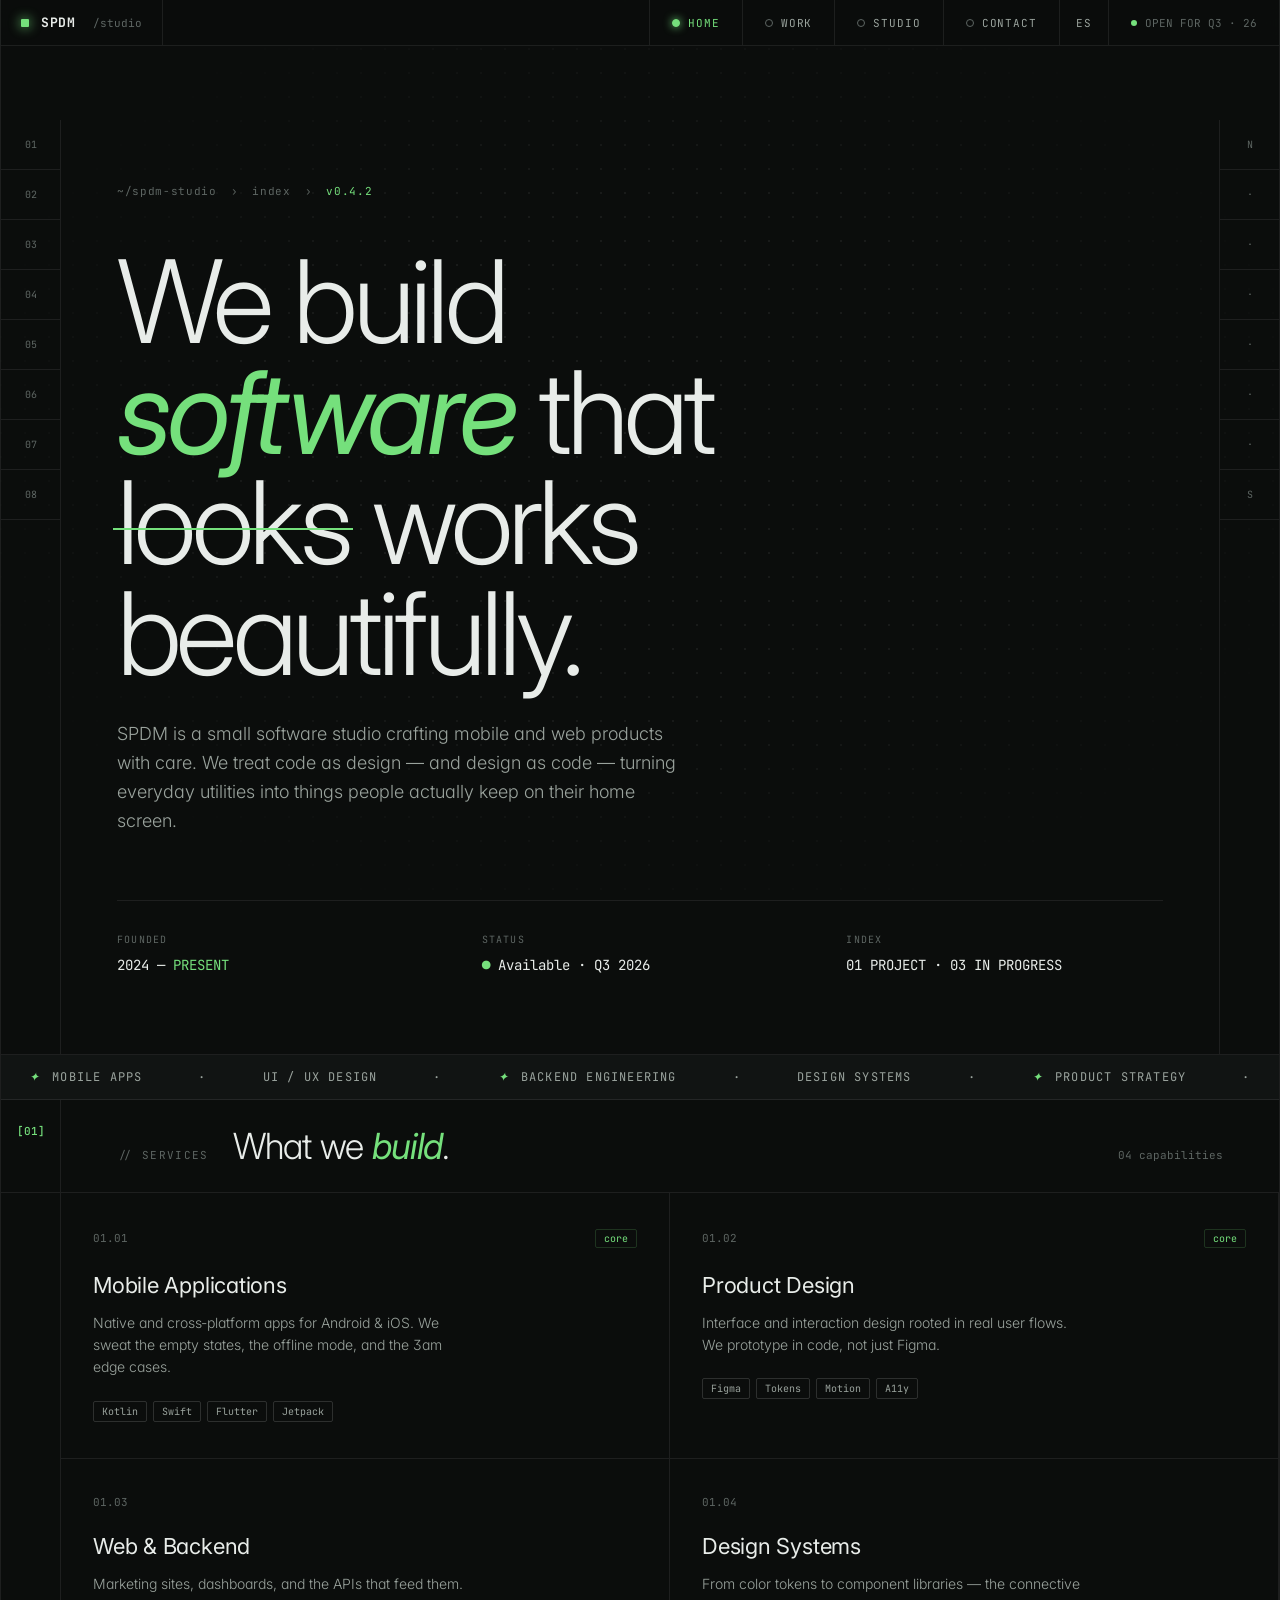
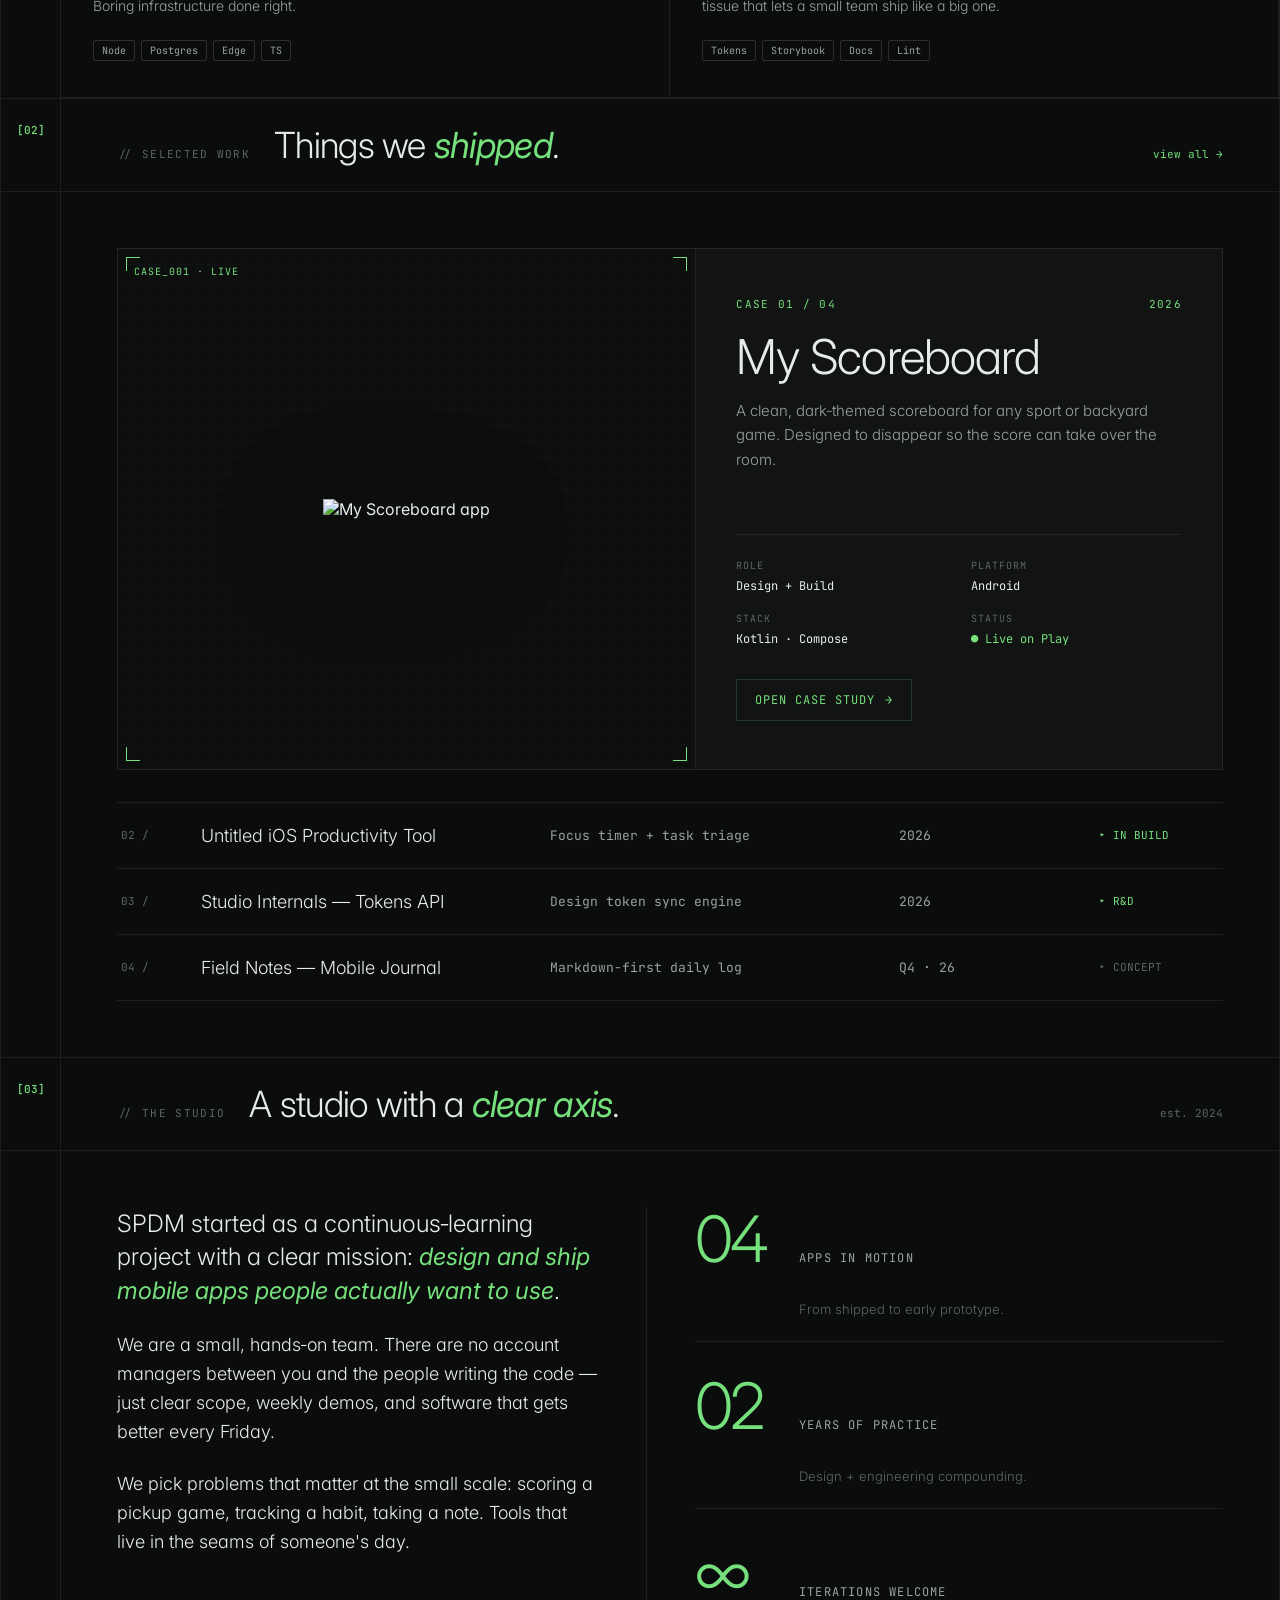
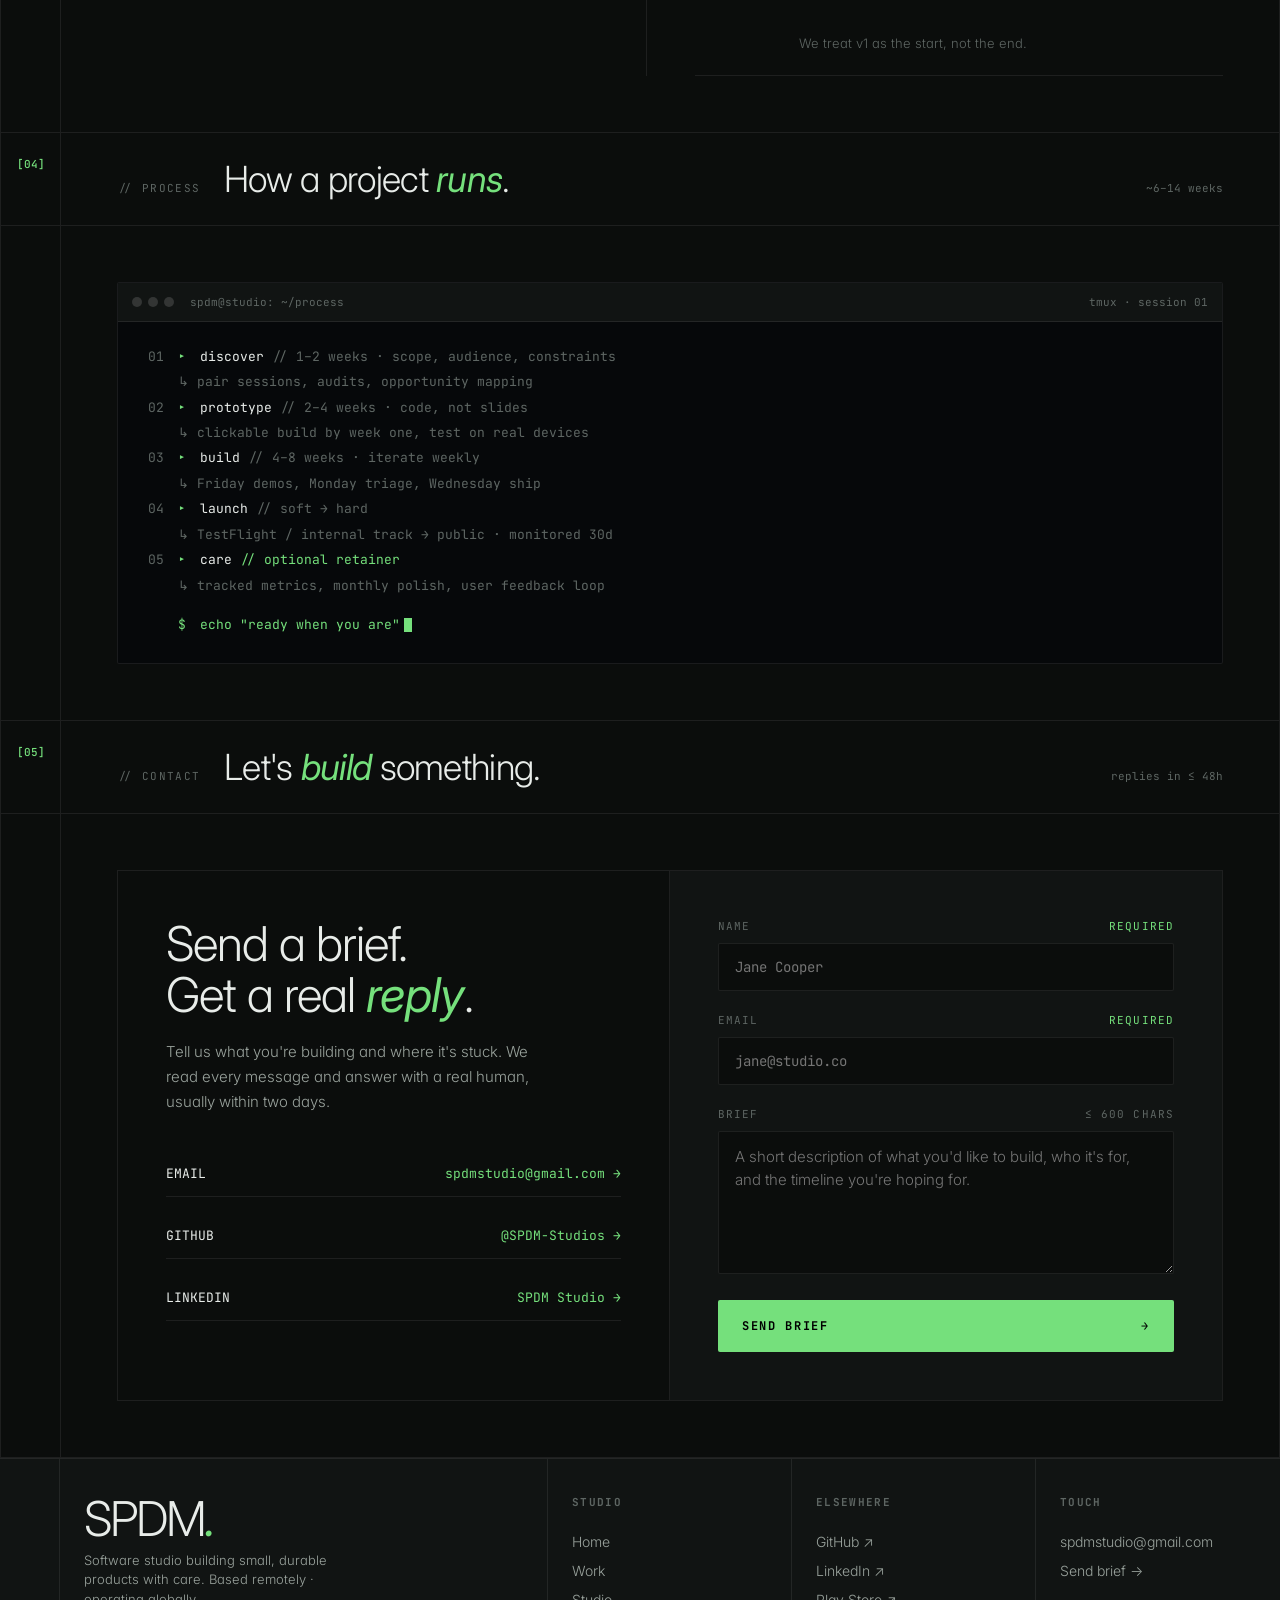
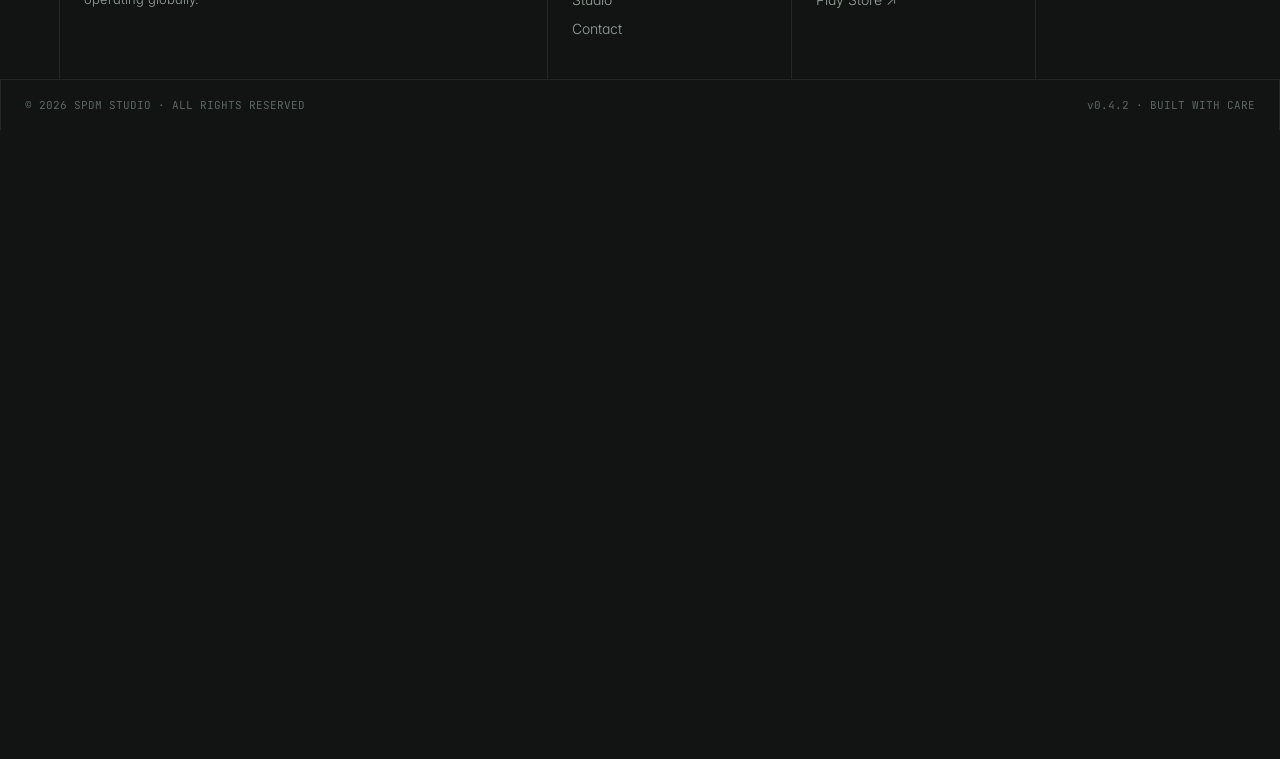
==== commit d49b2844: "Add ES/EN language toggle and rename Index to Home in nav - Created i18n.js with full EN/ES translat" ====
--- a/index.html
+++ b/index.html
@@ -62,6 +62,8 @@
   nav.top .meta{padding:14px 22px;border-left:1px solid var(--line);font-family:'JetBrains Mono',monospace;font-size:11px;color:var(--fg-3);display:flex;align-items:center;gap:8px}
   nav.top .meta .pulse{width:6px;height:6px;background:var(--accent);border-radius:50%;animation:pulse 1.6s infinite}
   @keyframes pulse{0%,100%{opacity:1}50%{opacity:.3}}
+  .lang-toggle{padding:14px 16px;border-left:1px solid var(--line);border-top:0;border-right:0;border-bottom:0;font-family:'JetBrains Mono',monospace;font-size:11px;letter-spacing:0.1em;background:transparent;color:var(--fg-2);cursor:pointer;display:flex;align-items:center;transition:color .2s,background .2s}
+  .lang-toggle:hover{color:var(--accent);background:rgba(255,255,255,0.02)}
 
   /* HERO */
   .hero{padding:120px 0 0;position:relative}
@@ -258,14 +260,15 @@
       <span class="tag mono">/studio</span>
     </a>
     <div class="links">
-      <a class="active" href="index.html">Index</a>
-      <a href="work.html">Work</a>
-      <a href="studio.html">Studio</a>
-      <a href="contact.html">Contact</a>
-    </div>
+      <a class="active" href="index.html" data-i18n="nav_home">Home</a>
+      <a href="work.html" data-i18n="nav_work">Work</a>
+      <a href="studio.html" data-i18n="nav_studio">Studio</a>
+      <a href="contact.html" data-i18n="nav_contact">Contact</a>
+    </div>
+    <button class="lang-toggle mono" id="langToggle" onclick="i18n.toggle()">ES</button>
     <div class="meta mono">
       <span class="pulse"></span>
-      <span>OPEN FOR Q3 · 26</span>
+      <span data-i18n="nav_status">OPEN FOR Q3 · 26</span>
     </div>
   </div>
 </nav>
@@ -294,14 +297,14 @@
           <span class="cur">v0.4.2</span>
         </div>
 
-        <h1>
+        <h1 data-i18n-html="idx_hero_h1">
           We build<br/>
           <span class="accent">software</span> that<br/>
           <span class="strike">looks</span> works<br/>
           beautifully.
         </h1>
 
-        <p style="max-width:52ch;color:var(--fg-2);font-size:18px;line-height:1.6;font-weight:300;margin-top:32px">
+        <p style="max-width:52ch;color:var(--fg-2);font-size:18px;line-height:1.6;font-weight:300;margin-top:32px" data-i18n="idx_hero_p">
           SPDM is a small software studio crafting mobile and web products with care.
           We treat code as design — and design as code — turning everyday utilities
           into things people actually keep on their home screen.
@@ -309,16 +312,16 @@
 
         <div class="hero-meta">
           <div class="cell">
-            <div class="lbl mono">Founded</div>
+            <div class="lbl mono" data-i18n="idx_meta_founded">Founded</div>
             <div class="val mono">2024 — <span class="acc">PRESENT</span></div>
           </div>
           <div class="cell">
-            <div class="lbl mono">Status</div>
-            <div class="val mono"><span class="acc">●</span> Available · Q3 2026</div>
+            <div class="lbl mono" data-i18n="idx_meta_status_lbl">Status</div>
+            <div class="val mono" data-i18n-html="idx_meta_available"><span class="acc">●</span> Available · Q3 2026</div>
           </div>
           <div class="cell">
-            <div class="lbl mono">Index</div>
-            <div class="val mono">01 PROJECT · 03 IN PROGRESS</div>
+            <div class="lbl mono" data-i18n="idx_meta_index_lbl">Index</div>
+            <div class="val mono" data-i18n="idx_meta_projects">01 PROJECT · 03 IN PROGRESS</div>
           </div>
         </div>
       </main>
@@ -358,9 +361,9 @@
     <div class="block-head">
       <div class="num mono">[01]</div>
       <div class="head-row">
-        <span class="id mono">// services</span>
-        <h2>What we <em>build</em>.</h2>
-        <span class="tail mono">04 capabilities</span>
+        <span class="id mono" data-i18n="idx_s01_id">// services</span>
+        <h2 data-i18n-html="idx_s01_h2">What we <em>build</em>.</h2>
+        <span class="tail mono" data-i18n="idx_s01_tail">04 capabilities</span>
       </div>
     </div>
     <div class="block-body">
@@ -369,32 +372,32 @@
         <div class="services">
           <div class="service">
             <div class="num mono">01.01 <span class="tag">core</span></div>
-            <h3>Mobile Applications</h3>
-            <p>Native and cross‑platform apps for Android & iOS. We sweat the empty states, the offline mode, and the 3am edge cases.</p>
+            <h3 data-i18n="idx_srv01_h3">Mobile Applications</h3>
+            <p data-i18n="idx_srv01_p">Native and cross‑platform apps for Android & iOS. We sweat the empty states, the offline mode, and the 3am edge cases.</p>
             <div class="stack mono">
               <span>Kotlin</span><span>Swift</span><span>Flutter</span><span>Jetpack</span>
             </div>
           </div>
           <div class="service">
             <div class="num mono">01.02 <span class="tag">core</span></div>
-            <h3>Product Design</h3>
-            <p>Interface and interaction design rooted in real user flows. We prototype in code, not just Figma.</p>
+            <h3 data-i18n="idx_srv02_h3">Product Design</h3>
+            <p data-i18n="idx_srv02_p">Interface and interaction design rooted in real user flows. We prototype in code, not just Figma.</p>
             <div class="stack mono">
               <span>Figma</span><span>Tokens</span><span>Motion</span><span>A11y</span>
             </div>
           </div>
           <div class="service">
             <div class="num mono">01.03</div>
-            <h3>Web & Backend</h3>
-            <p>Marketing sites, dashboards, and the APIs that feed them. Boring infrastructure done right.</p>
+            <h3 data-i18n="idx_srv03_h3">Web & Backend</h3>
+            <p data-i18n="idx_srv03_p">Marketing sites, dashboards, and the APIs that feed them. Boring infrastructure done right.</p>
             <div class="stack mono">
               <span>Node</span><span>Postgres</span><span>Edge</span><span>TS</span>
             </div>
           </div>
           <div class="service">
             <div class="num mono">01.04</div>
-            <h3>Design Systems</h3>
-            <p>From color tokens to component libraries — the connective tissue that lets a small team ship like a big one.</p>
+            <h3 data-i18n="idx_srv04_h3">Design Systems</h3>
+            <p data-i18n="idx_srv04_p">From color tokens to component libraries — the connective tissue that lets a small team ship like a big one.</p>
             <div class="stack mono">
               <span>Tokens</span><span>Storybook</span><span>Docs</span><span>Lint</span>
             </div>
@@ -409,9 +412,9 @@
     <div class="block-head">
       <div class="num mono">[02]</div>
       <div class="head-row">
-        <span class="id mono">// selected work</span>
-        <h2>Things we <em>shipped</em>.</h2>
-        <a href="work.html" class="tail mono" style="color:var(--accent)">view all →</a>
+        <span class="id mono" data-i18n="idx_s02_id">// selected work</span>
+        <h2 data-i18n-html="idx_s02_h2">Things we <em>shipped</em>.</h2>
+        <a href="work.html" class="tail mono" style="color:var(--accent)" data-i18n="idx_s02_viewall">view all →</a>
       </div>
     </div>
     <div class="block-body">
@@ -429,37 +432,37 @@
             <div class="top">
               <div class="id mono"><span>CASE 01 / 04</span><span>2026</span></div>
               <h3>My Scoreboard</h3>
-              <p class="lead">A clean, dark‑themed scoreboard for any sport or backyard game. Designed to disappear so the score can take over the room.</p>
+              <p class="lead" data-i18n="idx_scoreboard_lead">A clean, dark‑themed scoreboard for any sport or backyard game. Designed to disappear so the score can take over the room.</p>
             </div>
             <div class="specs">
-              <div class="row"><div class="k">Role</div><div class="v">Design + Build</div></div>
-              <div class="row"><div class="k">Platform</div><div class="v">Android</div></div>
-              <div class="row"><div class="k">Stack</div><div class="v">Kotlin · Compose</div></div>
-              <div class="row"><div class="k">Status</div><div class="v" style="color:var(--accent)">● Live on Play</div></div>
+              <div class="row"><div class="k" data-i18n="idx_k_role">Role</div><div class="v">Design + Build</div></div>
+              <div class="row"><div class="k" data-i18n="idx_k_platform">Platform</div><div class="v">Android</div></div>
+              <div class="row"><div class="k" data-i18n="idx_k_stack">Stack</div><div class="v">Kotlin · Compose</div></div>
+              <div class="row"><div class="k" data-i18n="idx_k_status">Status</div><div class="v" style="color:var(--accent)">● Live on Play</div></div>
             </div>
-            <span class="cta mono">Open case study <span class="arrow">→</span></span>
+            <span class="cta mono" data-i18n-html="idx_work_cta">Open case study <span class="arrow">→</span></span>
           </div>
         </a>
 
         <div class="proj-list">
           <div class="row">
             <span class="idx">02 /</span>
-            <span class="ttl">Untitled iOS Productivity Tool</span>
-            <span class="desc">Focus timer + task triage</span>
+            <span class="ttl" data-i18n="idx_proj2_ttl">Untitled iOS Productivity Tool</span>
+            <span class="desc" data-i18n="idx_proj2_desc">Focus timer + task triage</span>
             <span class="yr">2026</span>
             <span class="stage">▸ IN BUILD</span>
           </div>
           <div class="row">
             <span class="idx">03 /</span>
-            <span class="ttl">Studio Internals — Tokens API</span>
-            <span class="desc">Design token sync engine</span>
+            <span class="ttl" data-i18n="idx_proj3_ttl">Studio Internals — Tokens API</span>
+            <span class="desc" data-i18n="idx_proj3_desc">Design token sync engine</span>
             <span class="yr">2026</span>
             <span class="stage">▸ R&D</span>
           </div>
           <div class="row">
             <span class="idx">04 /</span>
-            <span class="ttl">Field Notes — Mobile Journal</span>
-            <span class="desc">Markdown-first daily log</span>
+            <span class="ttl" data-i18n="idx_proj4_ttl">Field Notes — Mobile Journal</span>
+            <span class="desc" data-i18n="idx_proj4_desc">Markdown-first daily log</span>
             <span class="yr">Q4 · 26</span>
             <span class="stage dim">▸ CONCEPT</span>
           </div>
@@ -474,9 +477,9 @@
     <div class="block-head">
       <div class="num mono">[03]</div>
       <div class="head-row">
-        <span class="id mono">// the studio</span>
-        <h2>A studio with a <em>clear axis</em>.</h2>
-        <span class="tail mono">est. 2024</span>
+        <span class="id mono" data-i18n="idx_s03_id">// the studio</span>
+        <h2 data-i18n-html="idx_s03_h2">A studio with a <em>clear axis</em>.</h2>
+        <span class="tail mono" data-i18n="idx_s03_tail">est. 2024</span>
       </div>
     </div>
     <div class="block-body">
@@ -484,14 +487,14 @@
       <div class="content">
         <div class="about-grid">
           <div class="about-l">
-            <p class="lead">SPDM started as a continuous‑learning project with a clear mission: <em>design and ship mobile apps people actually want to use</em>.</p>
-            <p>We are a small, hands‑on team. There are no account managers between you and the people writing the code — just clear scope, weekly demos, and software that gets better every Friday.</p>
-            <p>We pick problems that matter at the small scale: scoring a pickup game, tracking a habit, taking a note. Tools that live in the seams of someone's day.</p>
+            <p class="lead" data-i18n-html="idx_about_lead">SPDM started as a continuous‑learning project with a clear mission: <em>design and ship mobile apps people actually want to use</em>.</p>
+            <p data-i18n="idx_about_p1">We are a small, hands‑on team. There are no account managers between you and the people writing the code — just clear scope, weekly demos, and software that gets better every Friday.</p>
+            <p data-i18n="idx_about_p2">We pick problems that matter at the small scale: scoring a pickup game, tracking a habit, taking a note. Tools that live in the seams of someone's day.</p>
           </div>
           <div class="about-r">
-            <div class="stat"><div class="num">04</div><div class="lbl mono">Apps in motion</div><div class="desc">From shipped to early prototype.</div></div>
-            <div class="stat"><div class="num">02</div><div class="lbl mono">Years of practice</div><div class="desc">Design + engineering compounding.</div></div>
-            <div class="stat"><div class="num">∞</div><div class="lbl mono">Iterations welcome</div><div class="desc">We treat v1 as the start, not the end.</div></div>
+            <div class="stat"><div class="num">04</div><div class="lbl mono" data-i18n="idx_stat01_lbl">Apps in motion</div><div class="desc" data-i18n="idx_stat01_desc">From shipped to early prototype.</div></div>
+            <div class="stat"><div class="num">02</div><div class="lbl mono" data-i18n="idx_stat02_lbl">Years of practice</div><div class="desc" data-i18n="idx_stat02_desc">Design + engineering compounding.</div></div>
+            <div class="stat"><div class="num">∞</div><div class="lbl mono" data-i18n="idx_stat03_lbl">Iterations welcome</div><div class="desc" data-i18n="idx_stat03_desc">We treat v1 as the start, not the end.</div></div>
           </div>
         </div>
       </div>
@@ -503,9 +506,9 @@
     <div class="block-head">
       <div class="num mono">[04]</div>
       <div class="head-row">
-        <span class="id mono">// process</span>
-        <h2>How a project <em>runs</em>.</h2>
-        <span class="tail mono">~6–14 weeks</span>
+        <span class="id mono" data-i18n="idx_s04_id">// process</span>
+        <h2 data-i18n-html="idx_s04_h2">How a project <em>runs</em>.</h2>
+        <span class="tail mono" data-i18n="idx_s04_tail">~6–14 weeks</span>
       </div>
     </div>
     <div class="block-body">
@@ -540,9 +543,9 @@
     <div class="block-head">
       <div class="num mono">[05]</div>
       <div class="head-row">
-        <span class="id mono">// contact</span>
-        <h2>Let's <em>build</em> something.</h2>
-        <span class="tail mono">replies in ≤ 48h</span>
+        <span class="id mono" data-i18n="idx_s05_id">// contact</span>
+        <h2 data-i18n-html="idx_s05_h2">Let's <em>build</em> something.</h2>
+        <span class="tail mono" data-i18n="idx_s05_tail">replies in ≤ 48h</span>
       </div>
     </div>
     <div class="block-body">
@@ -550,8 +553,8 @@
       <div class="content">
         <div class="contact">
           <div class="contact-l">
-            <h3>Send a brief.<br/>Get a real <em>reply</em>.</h3>
-            <p>Tell us what you're building and where it's stuck. We read every message and answer with a real human, usually within two days.</p>
+            <h3 data-i18n-html="idx_contact_h3">Send a brief.<br/>Get a real <em>reply</em>.</h3>
+            <p data-i18n="idx_contact_p">Tell us what you're building and where it's stuck. We read every message and answer with a real human, usually within two days.</p>
             <div class="channels mono">
               <a href="mailto:spdmstudio@gmail.com"><span>EMAIL</span><span>spdmstudio@gmail.com →</span></a>
               <a href="https://github.com/SPDM-Studios" target="_blank"><span>GITHUB</span><span>@SPDM-Studios →</span></a>
@@ -563,19 +566,19 @@
               <input type="hidden" name="_subject" value="New brief from SPDM Studio site">
               <input type="hidden" name="_captcha" value="false">
               <div class="field">
-                <label><span>NAME</span><span class="req">required</span></label>
-                <input name="name" type="text" placeholder="Jane Cooper" required />
+                <label><span data-i18n="idx_form_name_lbl">NAME</span><span class="req" data-i18n="idx_form_required">required</span></label>
+                <input name="name" type="text" placeholder="Jane Cooper" data-i18n-placeholder="idx_form_name_ph" required />
               </div>
               <div class="field">
-                <label><span>EMAIL</span><span class="req">required</span></label>
-                <input name="email" type="email" placeholder="jane@studio.co" required />
+                <label><span data-i18n="idx_form_email_lbl">EMAIL</span><span class="req" data-i18n="idx_form_required">required</span></label>
+                <input name="email" type="email" placeholder="jane@studio.co" data-i18n-placeholder="idx_form_email_ph" required />
               </div>
               <div class="field">
-                <label><span>BRIEF</span><span>≤ 600 chars</span></label>
-                <textarea name="message" rows="5" placeholder="A short description of what you'd like to build, who it's for, and the timeline you're hoping for." required></textarea>
+                <label><span data-i18n="idx_form_brief_lbl">BRIEF</span><span data-i18n="idx_form_brief_chars">≤ 600 chars</span></label>
+                <textarea name="message" rows="5" placeholder="A short description of what you'd like to build, who it's for, and the timeline you're hoping for." data-i18n-placeholder="idx_form_brief_ph" required></textarea>
               </div>
               <button class="send mono" type="submit">
-                <span>Send brief</span>
+                <span data-i18n="idx_send">Send brief</span>
                 <span>→</span>
               </button>
             </form>
@@ -597,31 +600,32 @@
         <div class="desc">Software studio building small, durable products with care. Based remotely · operating globally.</div>
       </div>
       <div>
-        <h5>Studio</h5>
-        <a href="index.html">Index</a>
-        <a href="work.html">Work</a>
-        <a href="studio.html">Studio</a>
-        <a href="contact.html">Contact</a>
+        <h5 data-i18n="foot_nav_title">Studio</h5>
+        <a href="index.html" data-i18n="foot_home">Home</a>
+        <a href="work.html" data-i18n="nav_work">Work</a>
+        <a href="studio.html" data-i18n="nav_studio">Studio</a>
+        <a href="contact.html" data-i18n="nav_contact">Contact</a>
       </div>
       <div>
-        <h5>Elsewhere</h5>
+        <h5 data-i18n="foot_elsewhere">Elsewhere</h5>
         <a href="https://github.com/SPDM-Studios" target="_blank">GitHub ↗</a>
         <a href="https://www.linkedin.com/company/spdm-studio" target="_blank">LinkedIn ↗</a>
         <a href="https://play.google.com/store/apps/details?id=com.spdmstudio.myscoreboard" target="_blank">Play Store ↗</a>
       </div>
       <div>
-        <h5>Touch</h5>
+        <h5 data-i18n="foot_touch">Touch</h5>
         <a href="mailto:spdmstudio@gmail.com">spdmstudio@gmail.com</a>
-        <a href="contact.html">Send brief →</a>
+        <a href="contact.html" data-i18n="foot_send_brief">Send brief →</a>
       </div>
     </div>
     <div class="foot-bottom">
-      <span>© 2026 SPDM STUDIO · ALL RIGHTS RESERVED</span>
-      <span>v0.4.2 · BUILT WITH CARE</span>
+      <span data-i18n="foot_copyright">© 2026 SPDM STUDIO · ALL RIGHTS RESERVED</span>
+      <span data-i18n="foot_version">v0.4.2 · BUILT WITH CARE</span>
     </div>
   </div>
 </footer>
 
+<script src="i18n.js"></script>
 <script>
   // simple form intercept
   const form = document.getElementById('contactForm');
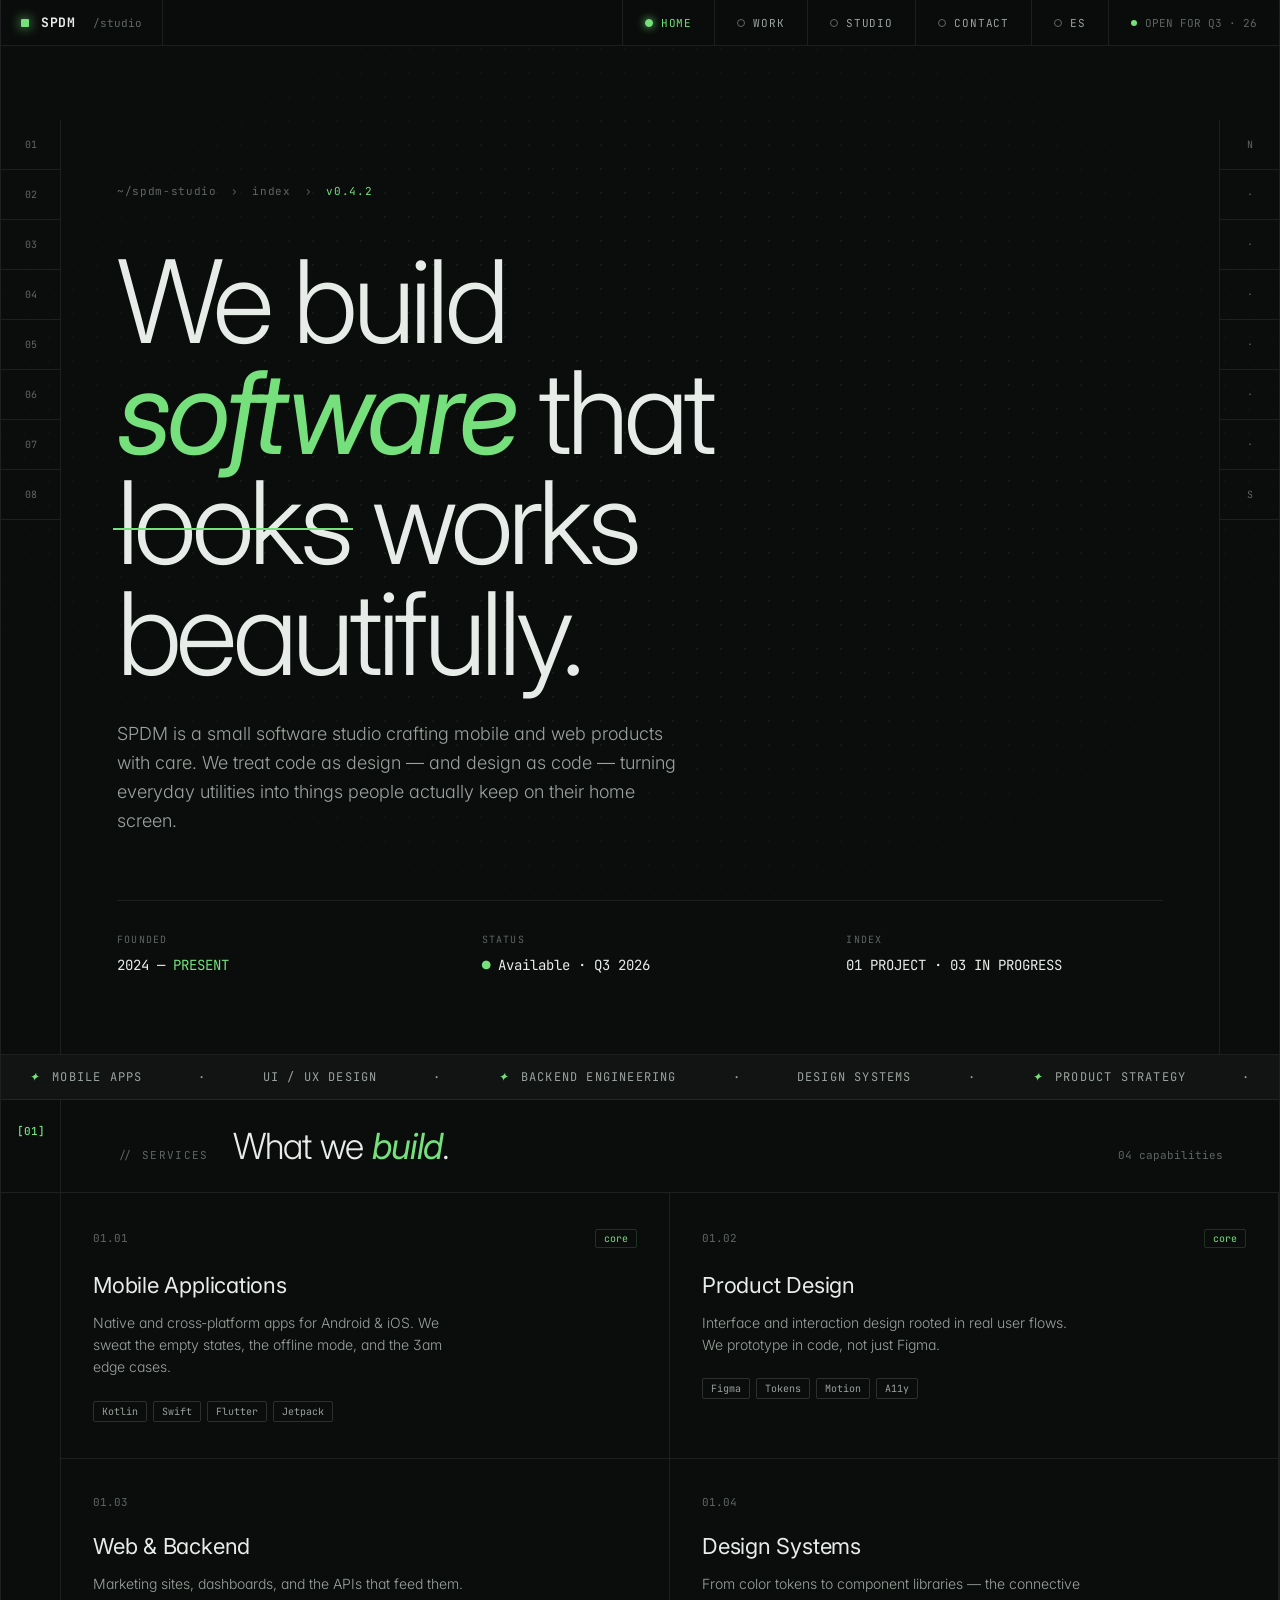
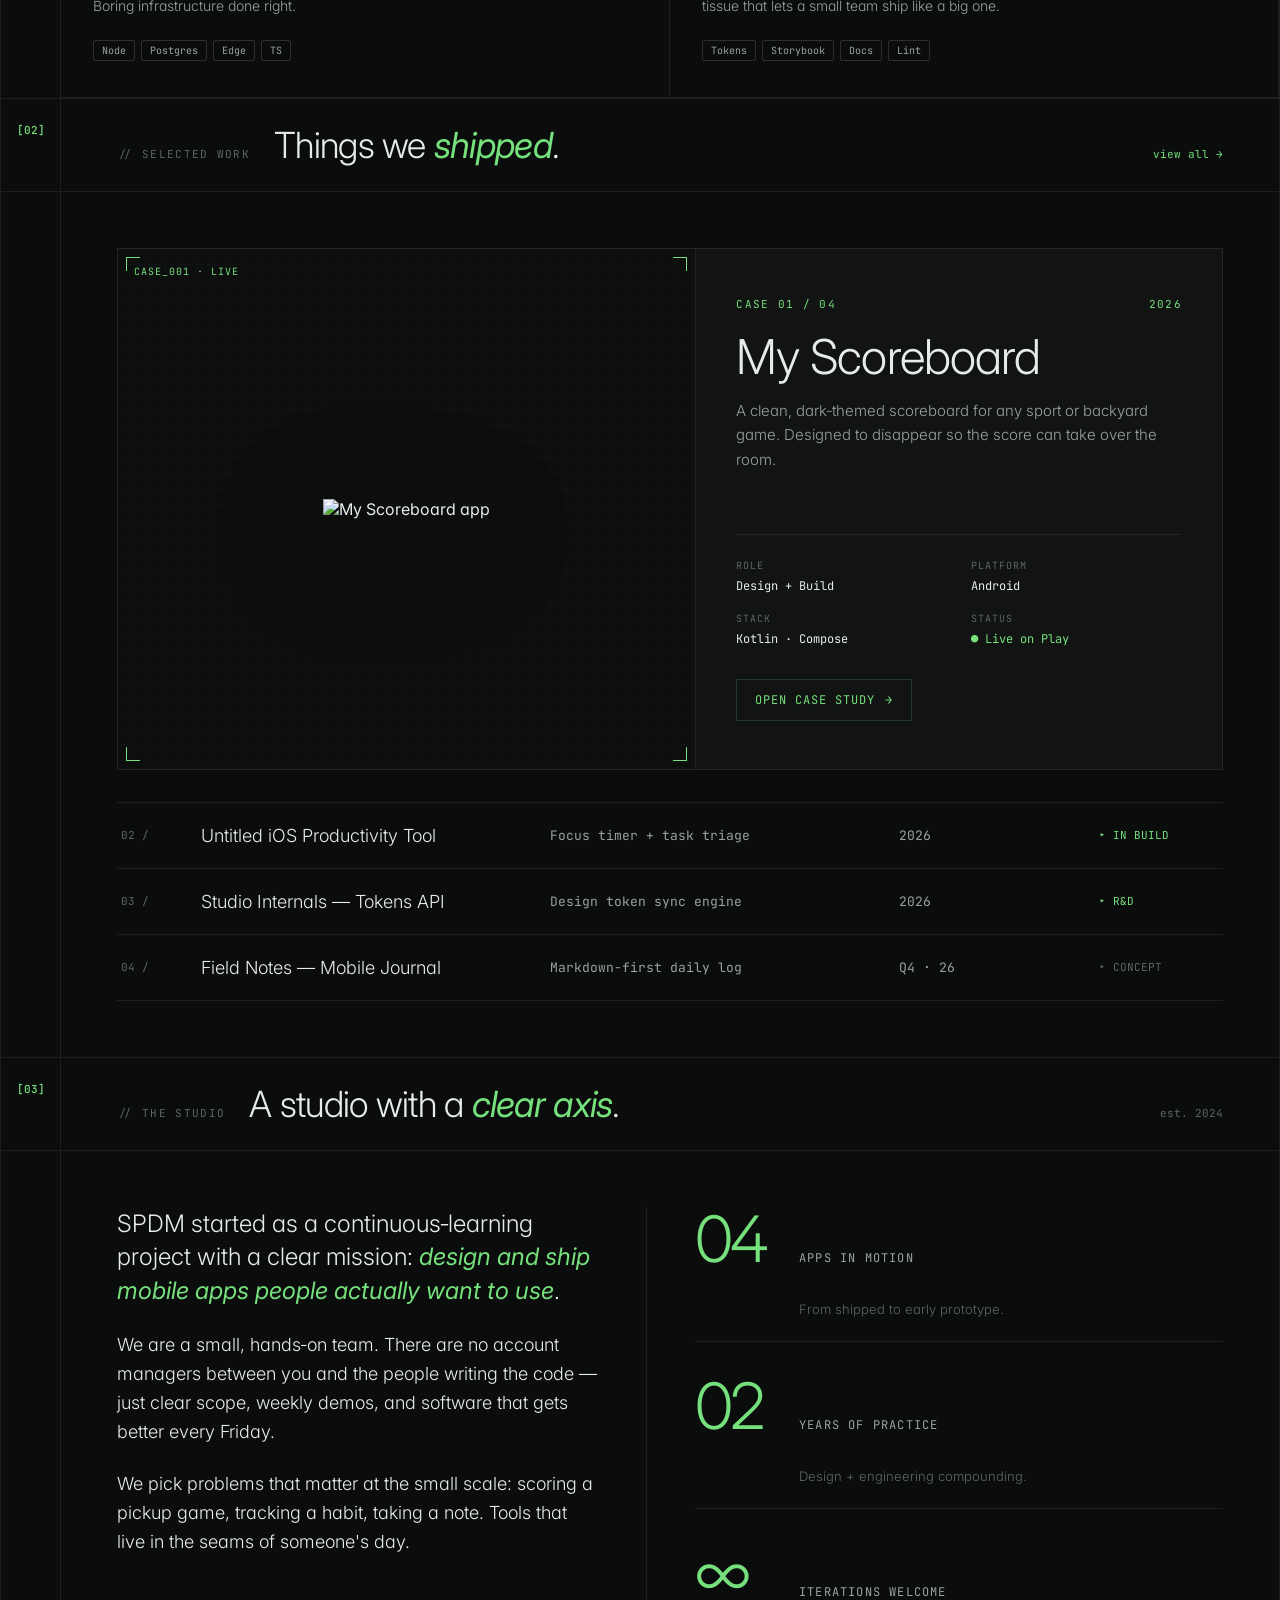
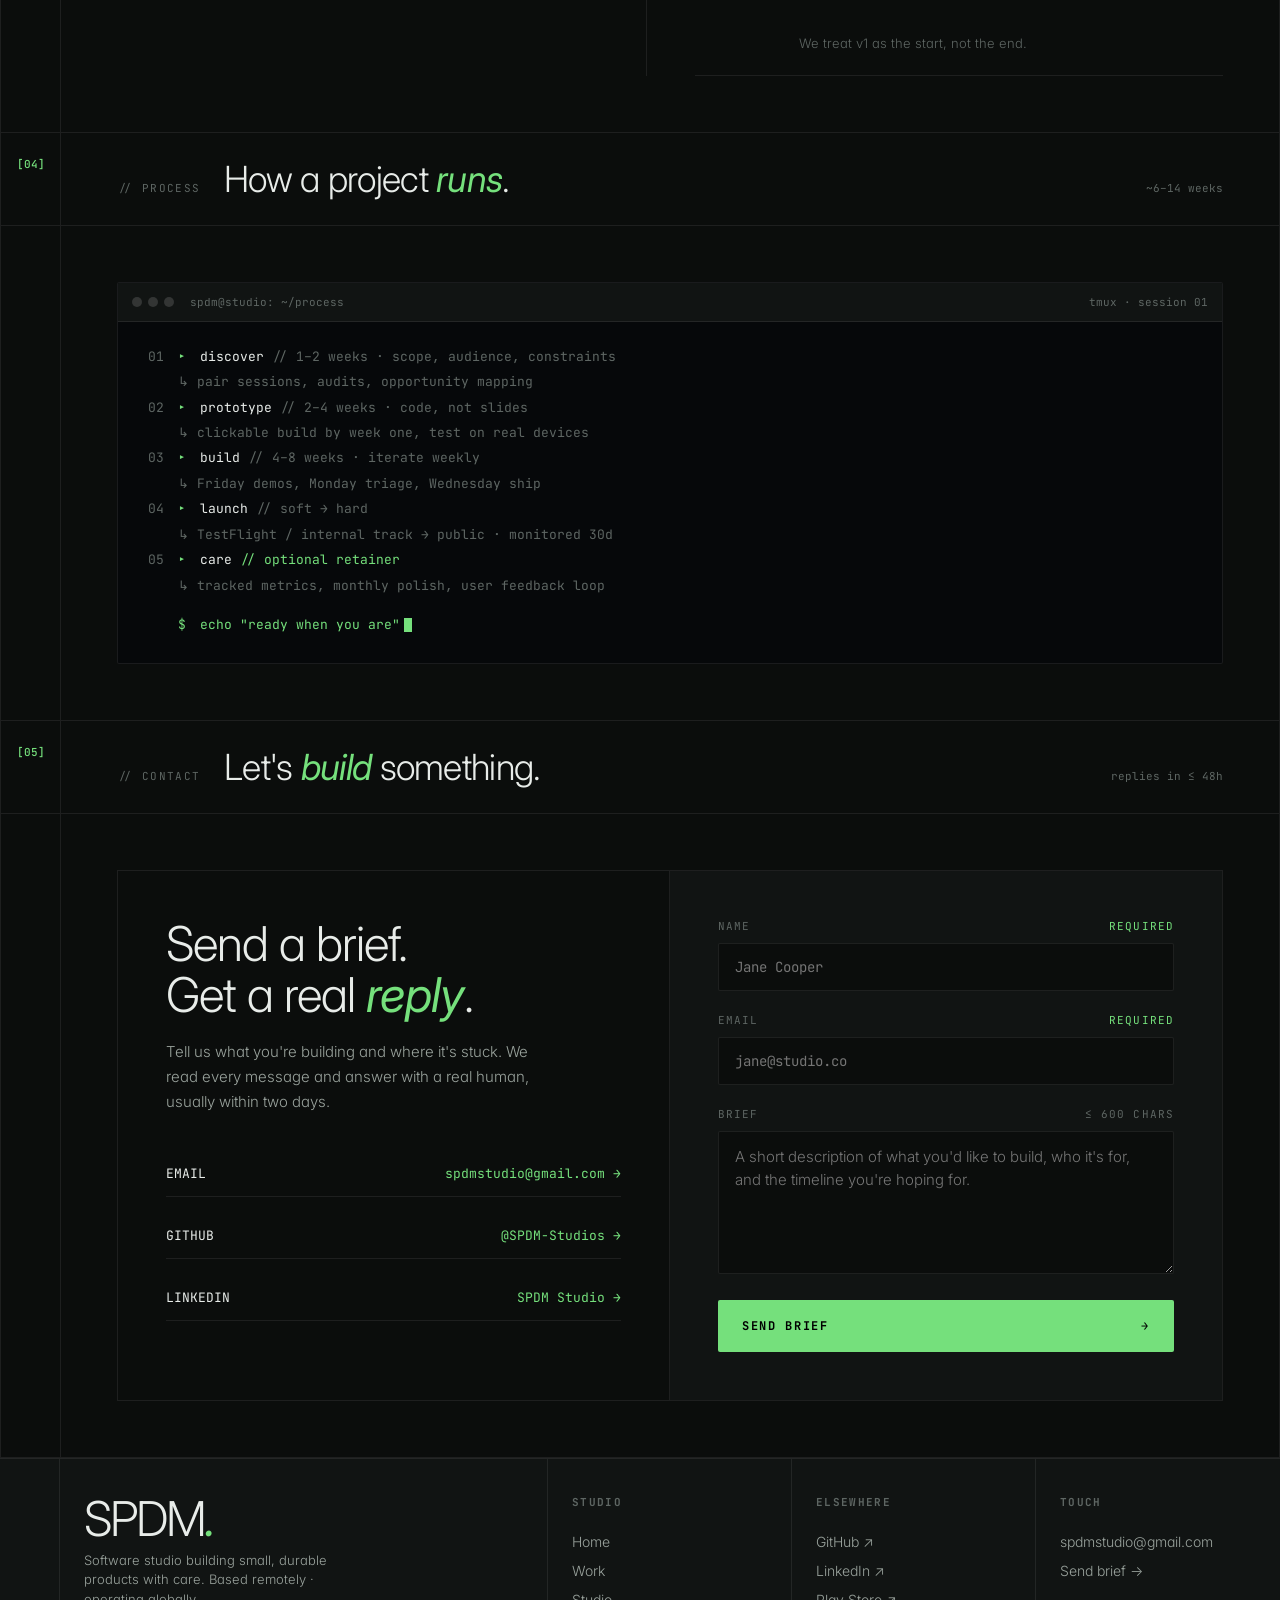
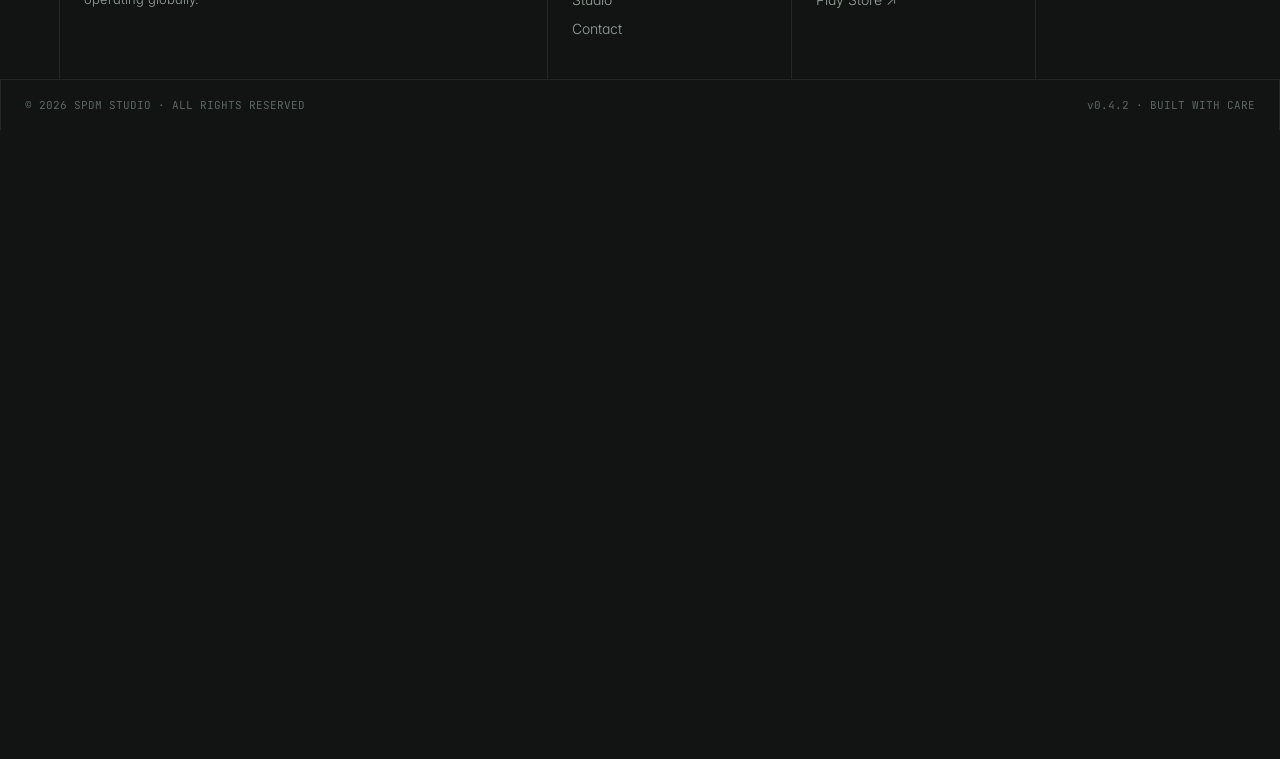
==== commit ceb7a781: "Style lang toggle to match nav link aesthetic Same padding, circle dot indicator, letter-spacing and" ====
--- a/index.html
+++ b/index.html
@@ -62,8 +62,10 @@
   nav.top .meta{padding:14px 22px;border-left:1px solid var(--line);font-family:'JetBrains Mono',monospace;font-size:11px;color:var(--fg-3);display:flex;align-items:center;gap:8px}
   nav.top .meta .pulse{width:6px;height:6px;background:var(--accent);border-radius:50%;animation:pulse 1.6s infinite}
   @keyframes pulse{0%,100%{opacity:1}50%{opacity:.3}}
-  .lang-toggle{padding:14px 16px;border-left:1px solid var(--line);border-top:0;border-right:0;border-bottom:0;font-family:'JetBrains Mono',monospace;font-size:11px;letter-spacing:0.1em;background:transparent;color:var(--fg-2);cursor:pointer;display:flex;align-items:center;transition:color .2s,background .2s}
-  .lang-toggle:hover{color:var(--accent);background:rgba(255,255,255,0.02)}
+  .lang-toggle{padding:14px 22px;border-left:1px solid var(--line);border-top:0;border-right:0;border-bottom:0;font-family:'JetBrains Mono',monospace;font-size:11px;letter-spacing:0.08em;text-transform:uppercase;background:transparent;color:var(--fg-2);cursor:pointer;display:flex;align-items:center;gap:8px;transition:color .2s,background .2s}
+  .lang-toggle::before{content:"";width:6px;height:6px;background:transparent;border:1px solid var(--fg-3);border-radius:50%;flex-shrink:0;transition:border-color .2s,background .2s}
+  .lang-toggle:hover{color:var(--fg);background:rgba(255,255,255,0.02)}
+  .lang-toggle:hover::before{border-color:var(--fg)}
 
   /* HERO */
   .hero{padding:120px 0 0;position:relative}
